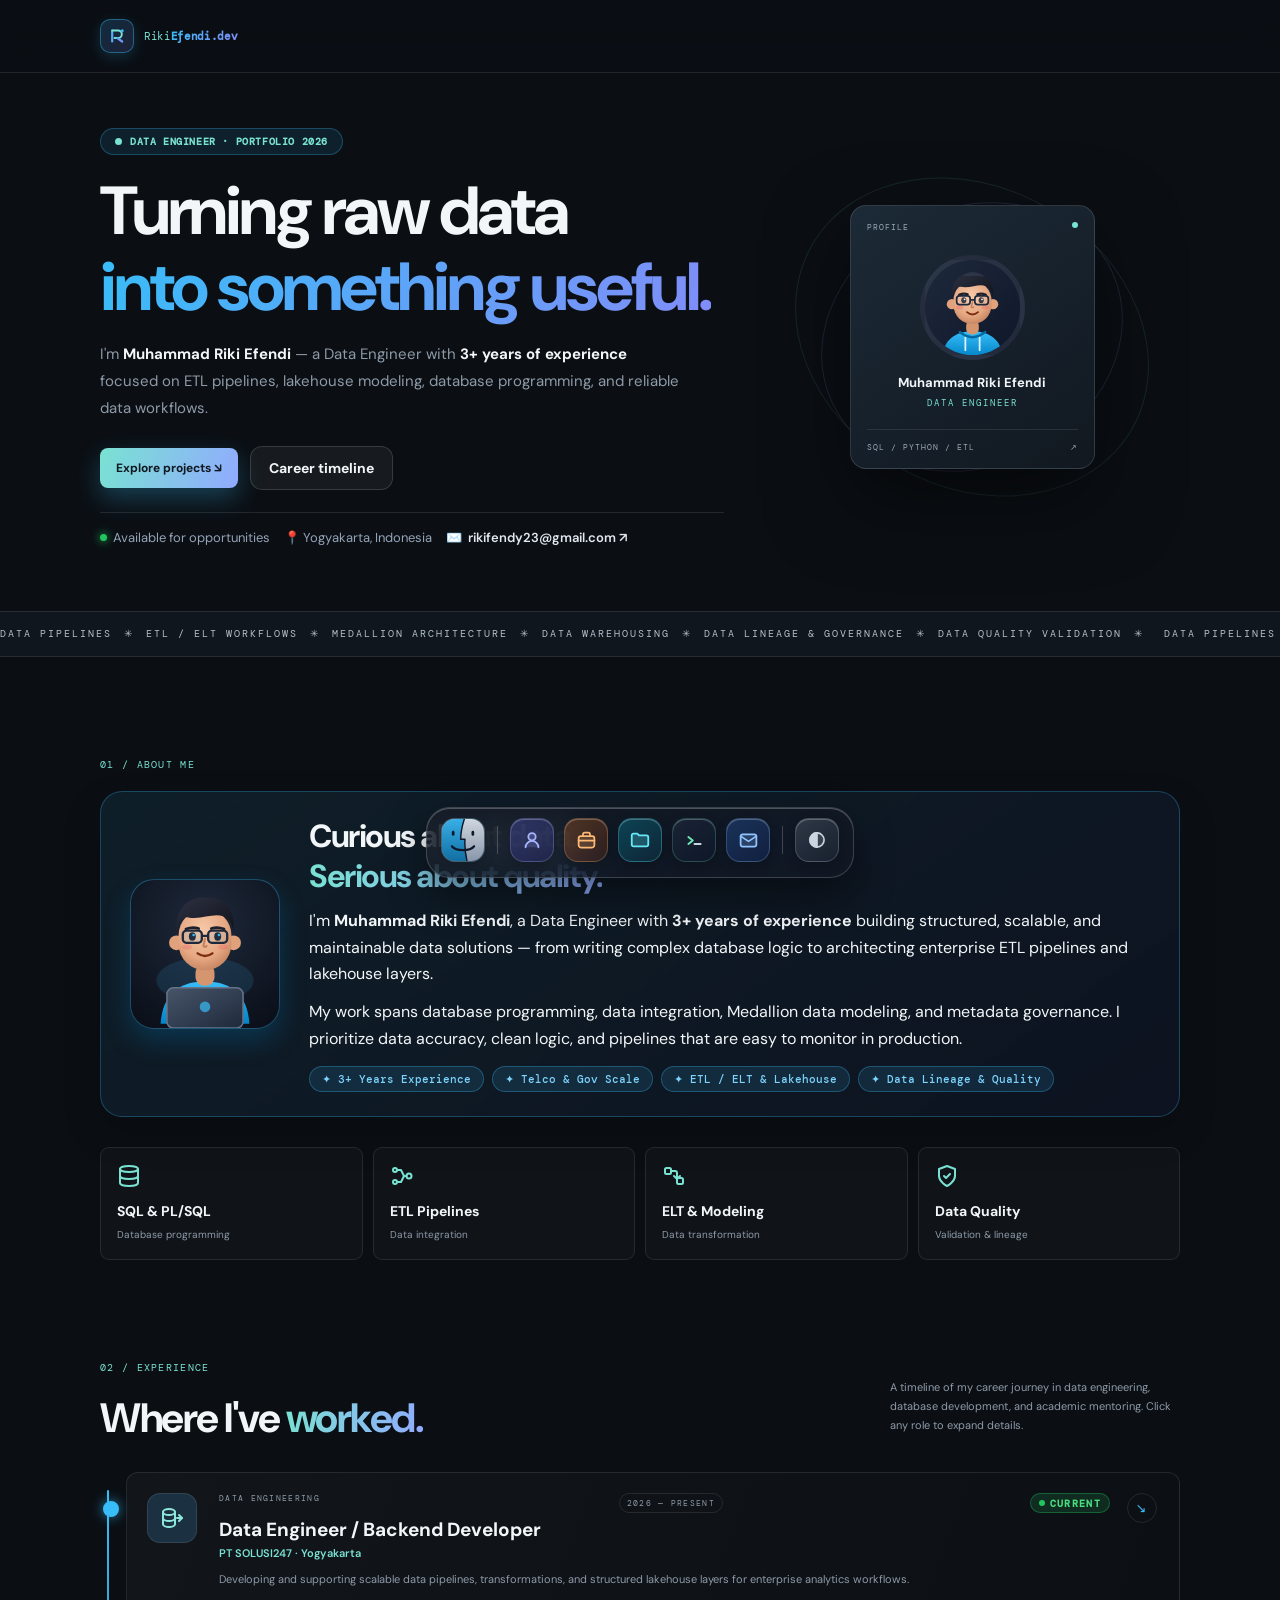
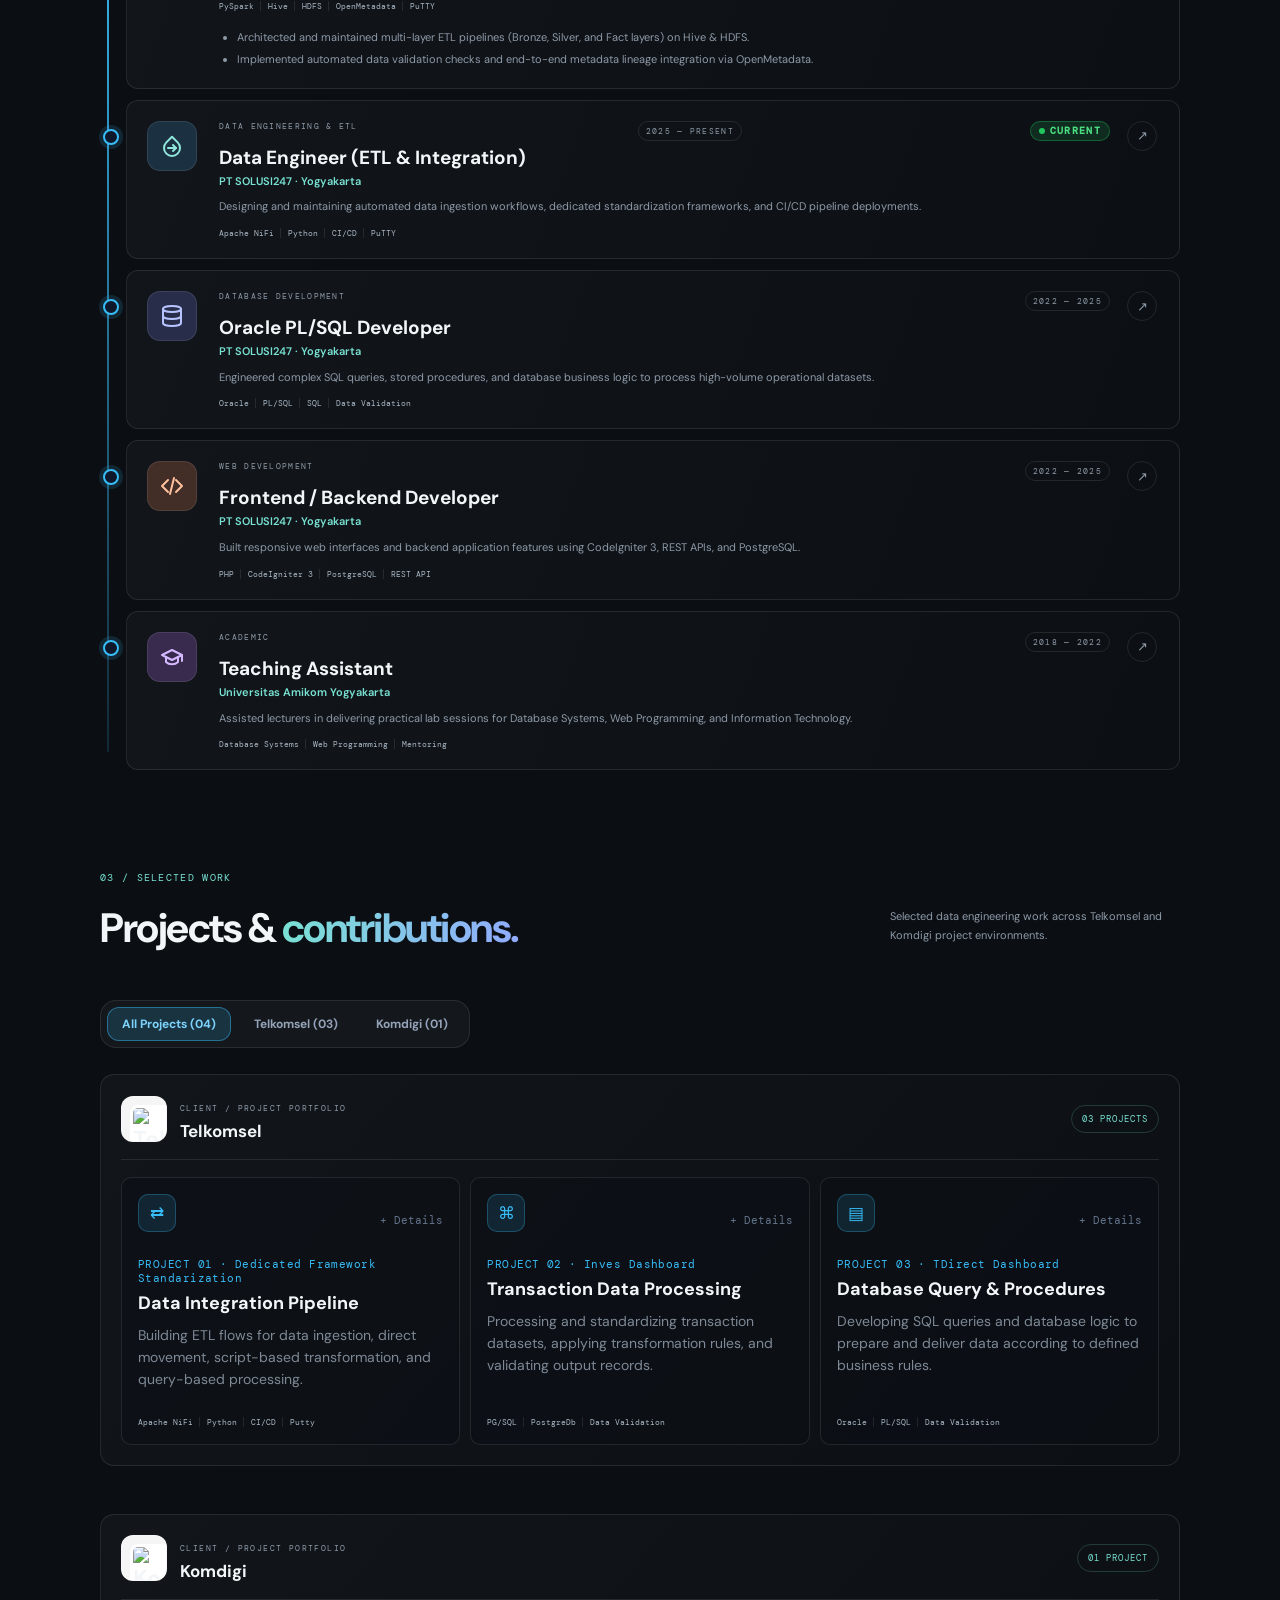
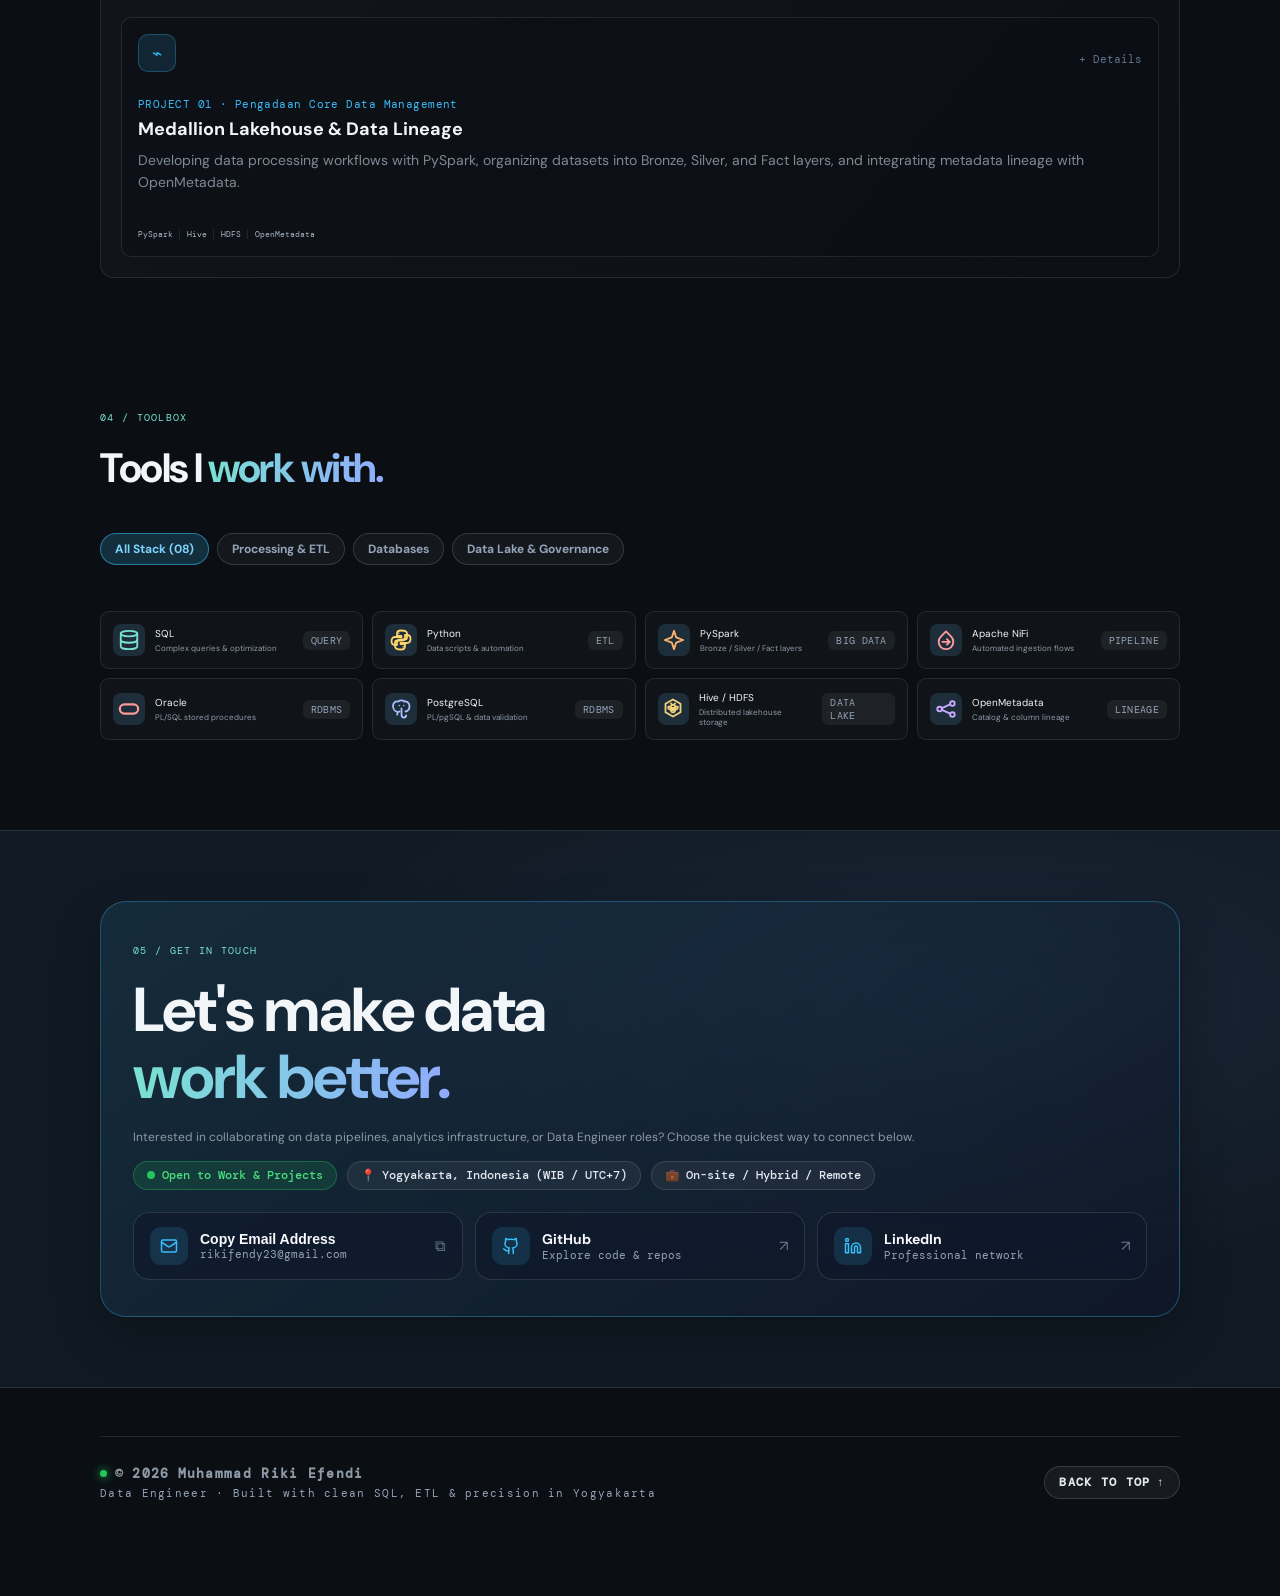
==== index.html @ 00dedee4 "Fixing Day mode & Update" ====
<!doctype html>
<html lang="en"><head><meta charset="utf-8"><meta name="viewport" content="width=device-width,initial-scale=1"><title>Muhammad Riki Efendi | Data Engineer</title><link rel="preconnect" href="https://fonts.googleapis.com"><link href="https://fonts.googleapis.com/css2?family=DM+Mono:wght@400;500&family=DM+Sans:wght@400;500;600;700;800&display=swap" rel="stylesheet"><link rel="stylesheet" href="style.css"></head><body><div id="progress"></div>
<header>
<style>
  html {
    scroll-behavior: smooth;
  }

  #menu { display: none !important; }

  /* Kapsul Dock Kaca iOS/macOS Melayang di Tengah Bawah Layar (Desktop) */
  #links.macos-dock {
    position: fixed !important;
    bottom: 22px !important;
    top: auto !important;
    left: 50% !important;
    right: auto !important;
    transform: translateX(-50%) !important;
    z-index: 99999 !important;
    display: flex !important;
    flex-direction: row !important;
    align-items: flex-end;
    gap: 10px;
    padding: 10px 14px 15px 14px !important;
    border-radius: 24px;
    background: rgba(20, 24, 34, 0.72);
    backdrop-filter: blur(20px) saturate(180%);
    -webkit-backdrop-filter: blur(20px) saturate(180%);
    border: 1px solid rgba(255, 255, 255, 0.18);
    box-shadow:
      0 18px 40px rgba(0, 0, 0, 0.45),
      inset 0 1px 0 rgba(255, 255, 255, 0.25);
  }

  /* Kotak App Icon ala macOS / iOS */
  #links.macos-dock .dock-item {
    position: relative;
    overflow: visible !important;
    display: inline-flex;
    align-items: center;
    justify-content: center;
    width: 44px;
    height: 44px;
    padding: 0;
    border-radius: 14px;
    color: #f8fafc;
    text-decoration: none;
    background: linear-gradient(145deg, rgba(255, 255, 255, 0.14), rgba(255, 255, 255, 0.04));
    border: 1px solid rgba(255, 255, 255, 0.15);
    box-shadow:
      0 4px 12px rgba(0, 0, 0, 0.2),
      inset 0 1px 0 rgba(255, 255, 255, 0.25);
    cursor: pointer;
    transform-origin: bottom center;
    will-change: transform;
    transition:
      transform 0.14s cubic-bezier(0.22, 1, 0.36, 1),
      background 0.2s ease,
      border-color 0.2s ease,
      box-shadow 0.2s ease,
      color 0.2s ease;
  }

  #links.macos-dock .dock-item svg {
    border-radius: 13px;
  }

  #links.macos-dock .dock-item:hover {
    background: linear-gradient(145deg, rgba(56, 189, 248, 0.35), rgba(2, 132, 199, 0.2));
    border-color: rgba(56, 189, 248, 0.6);
    color: #7dd3fc;
  }

  /* Titik Indikator Aktif Persis di Bawah Ikon (Desktop) */
  #links.macos-dock a.dock-item.active::before {
    content: "";
    position: absolute;
    bottom: -8px;
    left: 50%;
    transform: translateX(-50%);
    width: 5px;
    height: 5px;
    border-radius: 50%;
    background-color: #38bdf8;
    box-shadow: 0 0 8px #38bdf8;
  }

  /* Tooltip Nama Menu di Atas Ikon saat Hover (Desktop) */
  #links.macos-dock .dock-item::after {
    content: attr(data-label);
    position: absolute;
    bottom: calc(100% + 10px);
    left: 50%;
    transform: translateX(-50%) translateY(4px) scale(0.9);
    padding: 4px 10px;
    border-radius: 8px;
    background: rgba(15, 23, 42, 0.9);
    backdrop-filter: blur(10px);
    -webkit-backdrop-filter: blur(10px);
    border: 1px solid rgba(255, 255, 255, 0.16);
    color: #f8fafc;
    font-family: 'DM Sans', sans-serif;
    font-size: 11px;
    font-weight: 700;
    letter-spacing: 0.03em;
    white-space: nowrap;
    pointer-events: none;
    opacity: 0;
    box-shadow: 0 6px 16px rgba(0, 0, 0, 0.35);
    transition: opacity 0.18s ease, transform 0.18s ease;
  }

  #links.macos-dock .dock-item:hover::after {
    opacity: 1;
    transform: translateX(-50%) translateY(0) scale(1);
  }

  /* Garis Pemisah Tipis */
  .dock-sep {
    width: 1px;
    height: 28px;
    background: rgba(255, 255, 255, 0.2);
    margin: 0 2px;
    align-self: center;
  }

  /* Efek Scroll Reveal Halus */
  .reveal-up {
    opacity: 0;
    transform: translateY(18px);
    transition: opacity 0.55s ease, transform 0.55s cubic-bezier(0.22, 1, 0.36, 1);
  }
  .reveal-up.visible {
    opacity: 1;
    transform: translateY(0);
  }

  /* Tampilan HP (Mobile): Pindah ke Pinggir Kanan Layar secara Vertikal */
  @media (max-width: 768px) {
    #links.macos-dock {
      bottom: auto !important;
      top: 50% !important;
      left: auto !important;
      right: 12px !important;
      transform: translateY(-50%) !important;
      flex-direction: column !important;
      align-items: center !important;
      gap: 8px;
      padding: 10px 13px 10px 8px !important;
      border-radius: 20px;
      width: auto !important;
      max-width: none !important;
    }

    #links.macos-dock .dock-item {
      width: 38px;
      height: 38px;
      border-radius: 12px;
      transform-origin: right center;
    }

    #links.macos-dock .dock-item svg {
      border-radius: 11px;
    }

    #links.macos-dock .dock-item:active {
      transform: scale(0.92);
      background: rgba(56, 189, 248, 0.3);
      color: #7dd3fc;
    }

    /* Titik Indikator Aktif di Sebelah Kanan Ikon (HP) */
    #links.macos-dock a.dock-item.active::before {
      bottom: auto;
      top: 50%;
      left: auto;
      right: -7px;
      transform: translateY(-50%);
    }

    /* Tooltip muncul di sebelah kiri ikon saat disentuh di HP */
    #links.macos-dock .dock-item::after {
      bottom: auto;
      top: 50%;
      left: auto;
      right: calc(100% + 10px);
      transform: translateY(-50%) translateX(4px) scale(0.9);
    }

    #links.macos-dock .dock-item:hover::after {
      transform: translateY(-50%) translateX(0) scale(1);
    }

    /* Garis pemisah jadi horizontal di mode vertikal HP */
    .dock-sep {
      width: 22px;
      height: 1px;
      margin: 2px 0;
	  
	/* Titik Indikator Aktif (Elemen Asli .dock-dot) */
	#links.macos-dock .dock-dot {
	  position: absolute;
	  bottom: -9px;
	  left: 50%;
	  transform: translateX(-50%) scale(0);
	  width: 5px;
	  height: 5px;
	  border-radius: 50%;
	  background: #38bdf8;
	  box-shadow: 0 0 8px #38bdf8;
	  pointer-events: none;
	  transition: transform 0.25s cubic-bezier(0.34, 1.56, 0.64, 1);
	}
	#links.macos-dock a.dock-item.active .dock-dot {
	  transform: translateX(-50%) scale(1);
	}
	@media (max-width: 768px) {
	  #links.macos-dock .dock-dot {
		bottom: auto;
		top: 50%;
		left: auto;
		right: -7px;
		transform: translateY(-50%) scale(0);
	  }
	  #links.macos-dock a.dock-item.active .dock-dot {
		transform: translateY(-50%) scale(1);
	  }
	}
    }
  }
  
  /* =========================================================
   PERBAIKAN TAMPILAN LIGHT MODE (SAAT DARK MODE DIMATIKAN)
   ========================================================= */
body.light #links.macos-dock,
html.light #links.macos-dock,
[data-theme="light"] #links.macos-dock,
body.light-mode #links.macos-dock {
  background: rgba(255, 255, 255, 0.78) !important;
  border: 1px solid rgba(15, 23, 42, 0.14) !important;
  box-shadow:
    0 14px 34px rgba(15, 23, 42, 0.14),
    inset 0 1px 0 rgba(255, 255, 255, 0.9) !important;
}

/* Penyesuaian Warna Ikon & Garis Pemisah Dock di Light Mode */
body.light .dock-sep,
html.light .dock-sep,
[data-theme="light"] .dock-sep,
body.light-mode .dock-sep {
  background: rgba(15, 23, 42, 0.18) !important;
}

body.light #links.macos-dock .dock-item,
html.light #links.macos-dock .dock-item,
[data-theme="light"] #links.macos-dock .dock-item,
body.light-mode #links.macos-dock .dock-item {
  box-shadow: 0 3px 10px rgba(15, 23, 42, 0.1) !important;
}

/* Gelapkan Sedikit Garis Ikon Pastel di Light Mode agar Kontras */
body.light #links.macos-dock a[href="#about"] svg,
[data-theme="light"] #links.macos-dock a[href="#about"] svg { stroke: #4338ca !important; }

body.light #links.macos-dock a[href="#experience"] svg,
[data-theme="light"] #links.macos-dock a[href="#experience"] svg { stroke: #c2410c !important; }

body.light #links.macos-dock a[href="#projects"] svg,
[data-theme="light"] #links.macos-dock a[href="#projects"] svg { stroke: #0369a1 !important; }

body.light #links.macos-dock a[href="#contact"] svg,
[data-theme="light"] #links.macos-dock a[href="#contact"] svg { stroke: #1d4ed8 !important; }

body.light #links.macos-dock #theme svg,
[data-theme="light"] #links.macos-dock #theme svg { stroke: #334155 !important; }

/* Perbaikan Kartu About Me, Contact, & Pop-up Finder di Light Mode */
body.light #about .about-hero-card,
[data-theme="light"] #about .about-hero-card,
body.light #contact .contact-card,
[data-theme="light"] #contact .contact-card {
  background: linear-gradient(145deg, rgba(240, 249, 255, 0.95), rgba(248, 250, 252, 0.95)) !important;
  border-color: rgba(2, 132, 199, 0.25) !important;
  box-shadow: 0 14px 32px rgba(15, 23, 42, 0.08) !important;
}

body.light .about-pill,
[data-theme="light"] .about-pill {
  background: rgba(2, 132, 199, 0.1) !important;
  border-color: rgba(2, 132, 199, 0.28) !important;
  color: #0369a1 !important;
}

/* Kartu Aksi Contact & Badge di Light Mode */
body.light .contact-badge,
[data-theme="light"] .contact-badge {
  background: rgba(15, 23, 42, 0.05) !important;
  border-color: rgba(15, 23, 42, 0.12) !important;
  color: #1e293b !important;
}
body.light .contact-badge.status-open,
[data-theme="light"] .contact-badge.status-open {
  background: rgba(22, 163, 74, 0.12) !important;
  border-color: rgba(22, 163, 74, 0.3) !important;
  color: #15803d !important;
}
body.light .contact-action-card,
[data-theme="light"] .contact-action-card {
  background: #ffffff !important;
  border-color: rgba(15, 23, 42, 0.12) !important;
  color: #0f172a !important;
}
body.light .contact-action-left small,
[data-theme="light"] .contact-action-left small,
body.light .proj-details,
[data-theme="light"] .proj-details,
body.light #home .hero-meta-item,
[data-theme="light"] #home .hero-meta-item {
  color: #475569 !important;
}
body.light #home .hero-meta-item a,
[data-theme="light"] #home .hero-meta-item a {
  color: #0f172a !important;
}

/* Tab Filter Projects & Toolbox di Light Mode */
body.light .proj-tab,
[data-theme="light"] .proj-tab,
body.light .tool-filter-btn,
[data-theme="light"] .tool-filter-btn {
  color: #475569 !important;
  border-color: rgba(15, 23, 42, 0.14) !important;
}
body.light .proj-tab.active,
[data-theme="light"] .proj-tab.active,
body.light .tool-filter-btn.active,
[data-theme="light"] .tool-filter-btn.active {
  background: rgba(2, 132, 199, 0.14) !important;
  color: #0369a1 !important;
}
body.light .tool-role-badge,
[data-theme="light"] .tool-role-badge {
  background: rgba(15, 23, 42, 0.06) !important;
  color: #334155 !important;
}

</style>


  <nav class="wrap nav">
  <style>
  /* Logo Brand Interaktif RikiEfendi.dev */
.brand {
  display: inline-flex;
  align-items: center;
  gap: 10px;
  text-decoration: none;
  font-weight: 800;
  letter-spacing: -0.02em;
  transition: opacity 0.2s ease;
}

.brand-logo-box {
  position: relative;
  display: inline-flex;
  align-items: center;
  justify-content: center;
  width: 34px;
  height: 34px;
  border-radius: 10px;
  background: linear-gradient(135deg, rgba(56, 189, 248, 0.18), rgba(129, 140, 248, 0.16));
  border: 1px solid rgba(56, 189, 248, 0.4);
  box-shadow: 0 4px 14px rgba(56, 189, 248, 0.18);
  transition: transform 0.35s cubic-bezier(0.34, 1.56, 0.64, 1), box-shadow 0.3s ease, border-color 0.3s ease;
}

/* Efek Interaktif saat Kursor Diarahkan ke Logo */
.brand:hover .brand-logo-box {
  transform: rotate(-6deg) scale(1.08);
  border-color: #38bdf8;
  box-shadow: 0 8px 22px rgba(56, 189, 248, 0.4);
}

.brand-node-pulse {
  transform-origin: 23px 9px;
  transition: transform 0.3s ease;
}
.brand:hover .brand-node-pulse {
  transform: scale(1.35);
}

.brand-text-wrap {
  display: inline-flex;
  align-items: baseline;
  font-size: 16px;
}
.brand-text-wrap span {
  background: linear-gradient(120deg, #38bdf8, #818cf8);
  -webkit-background-clip: text;
  -webkit-text-fill-color: transparent;
  font-weight: 800;
}

  </style>
    <a class="brand" href="#home" aria-label="Riki Efendi Home">
  <span class="brand-logo-box">
    <svg width="22" height="22" viewBox="0 0 32 32" fill="none" xmlns="http://w3.org">
      <defs>
        <linearGradient id="brandRGrad" x1="4" y1="4" x2="28" y2="28" gradientUnits="userSpaceOnUse">
          <stop offset="0%" stop-color="#38BDF8"/>
          <stop offset="100%" stop-color="#818CF8"/>
        </linearGradient>
      </defs>

      <!-- Batang Kiri Monogram R -->
      <path d="M9 24V8" stroke="url(#brandRGrad)" stroke-width="3.2" stroke-linecap="round"/>
      <!-- Lengkung Atas Monogram R -->
      <path d="M9 8H17.5C20.5376 8 23 10.4624 23 13.5C23 16.5376 20.5376 19 17.5 19H12.5" stroke="currentColor" stroke-width="2.8" stroke-linecap="round" stroke-linejoin="round"/>
      <!-- Kaki Kanan R Membentuk Alur Pipeline + Panah Data -->
      <path d="M16.5 19L23.5 24" stroke="url(#brandRGrad)" stroke-width="3.2" stroke-linecap="round"/>
      <!-- Titik Node Data Aktif -->
      <circle class="brand-node-pulse" cx="23.5" cy="8.5" r="2.3" fill="#38BDF8"/>
    </svg>
  </span>
  <span class="brand-text-wrap">Riki<span>Efendi.dev</span></span>
</a>


    <button id="menu" aria-label="Menu">☰</button>

<div id="links" class="macos-dock" role="navigation" aria-label="Main Dock Navigation">
  <!-- 1. Finder / System Info (Muted Sky Blue & Soft Slate) -->
  <button class="dock-item" id="mac-spec-btn" data-label="Finder / About Me (⌘K)" aria-label="About This Engineer" style="overflow: hidden; border: 1px solid rgba(125, 211, 252, 0.25); padding: 0;">
    <svg width="100%" height="100%" viewBox="0 0 64 64" fill="none" xmlns="http://w3.org">
      <defs>
        <linearGradient id="finderLeft" x1="0" y1="0" x2="0" y2="64" gradientUnits="userSpaceOnUse">
          <stop offset="0%" stop-color="#0EA5E9" stop-opacity="0.78"/>
          <stop offset="100%" stop-color="#0369A1" stop-opacity="0.88"/>
        </linearGradient>
        <linearGradient id="finderRight" x1="0" y1="0" x2="0" y2="64" gradientUnits="userSpaceOnUse">
          <stop offset="0%" stop-color="#E2E8F0" stop-opacity="0.9"/>
          <stop offset="100%" stop-color="#94A3B8" stop-opacity="0.9"/>
        </linearGradient>
      </defs>
      <rect width="64" height="64" fill="url(#finderRight)"/>
      <path d="M0 0H34C29.5 14 28.5 24 28.5 31H35C34.2 41 35.5 52 38 64H0V0Z" fill="url(#finderLeft)"/>
      <path d="M34 0C29.5 14 28.5 24 28.5 31H35C34.2 41 35.5 52 38 64" stroke="#0F172A" stroke-width="2.2" stroke-linecap="round" stroke-linejoin="round"/>
      <rect x="15" y="18" width="4" height="7.5" rx="2" fill="#0F172A"/>
      <rect x="45" y="18" width="4" height="7.5" rx="2" fill="#0F172A"/>
      <path d="M15 41.5C21.5 49.5 42.5 49.5 49 41.5" stroke="#0F172A" stroke-width="3.2" stroke-linecap="round"/>
    </svg>
  </button>

  <span class="dock-sep" aria-hidden="true"></span>

  <!-- 2. About (Soft Indigo Tinted Glass) -->
  <a class="dock-item" href="#about" data-label="About" aria-label="About" style="overflow: hidden; border: 1px solid rgba(165, 180, 252, 0.25); padding: 0; background: linear-gradient(145deg, rgba(99, 102, 241, 0.28), rgba(67, 56, 202, 0.16));">
    <svg width="22" height="22" viewBox="0 0 24 24" fill="none" stroke="#A5B4FC" stroke-width="2" stroke-linecap="round" stroke-linejoin="round">
      <circle cx="12" cy="8.5" r="4" fill="rgba(165, 180, 252, 0.2)"/>
      <path d="M5 20a7 7 0 0 1 14 0" fill="rgba(165, 180, 252, 0.15)"/>
    </svg>
  </a>

  <!-- 3. Experience (Muted Amber / Warm Terracotta Glass) -->
  <a class="dock-item" href="#experience" data-label="Experience" aria-label="Experience" style="overflow: hidden; border: 1px solid rgba(253, 186, 116, 0.25); padding: 0; background: linear-gradient(145deg, rgba(249, 115, 22, 0.26), rgba(194, 65, 12, 0.15));">
    <svg width="21" height="21" viewBox="0 0 24 24" fill="none" stroke="#FDBA74" stroke-width="2" stroke-linecap="round" stroke-linejoin="round">
      <rect x="3" y="7" width="18" height="13" rx="2.5" fill="rgba(253, 186, 116, 0.16)"/>
      <path d="M8 7V5a2 2 0 0 1 2-2h4a2 2 0 0 1 2 2v2"/>
      <path d="M3 12h18"/>
    </svg>
  </a>

  <!-- 4. Projects (Soft Cyan / Teal Glass - Senada dengan Aksen Teks Halaman) -->
  <a class="dock-item" href="#projects" data-label="Projects" aria-label="Projects" style="overflow: hidden; border: 1px solid rgba(103, 232, 249, 0.28); padding: 0; background: linear-gradient(145deg, rgba(6, 182, 212, 0.28), rgba(14, 116, 144, 0.16));">
    <svg width="22" height="22" viewBox="0 0 24 24" fill="none" stroke="#67E8F9" stroke-width="2" stroke-linecap="round" stroke-linejoin="round">
      <path d="M3 7a2 2 0 0 1 2-2h4l2 2h8a2 2 0 0 1 2 2v8a2 2 0 0 1-2 2H5a2 2 0 0 1-2-2V7z" fill="rgba(103, 232, 249, 0.2)"/>
    </svg>
  </a>

  <!-- 5. Toolbox (Dark Slate Terminal dengan Aksen Emerald Lembut) -->
  <a class="dock-item" href="#toolbox" data-label="Toolbox" aria-label="Toolbox" style="overflow: hidden; border: 1px solid rgba(110, 231, 183, 0.22); padding: 0; background: linear-gradient(145deg, rgba(30, 41, 59, 0.75), rgba(15, 23, 42, 0.85));">
    <svg width="21" height="21" viewBox="0 0 24 24" fill="none" stroke-width="2.2" stroke-linecap="round" stroke-linejoin="round">
      <polyline points="5 8 10 12 5 16" stroke="#6EE7B7"/>
      <line x1="12" y1="16" x2="19" y2="16" stroke="#CBD5E1"/>
    </svg>
  </a>

  <!-- 6. Contact (Muted Sky Blue Glass) -->
  <a class="dock-item" href="#contact" data-label="Contact" aria-label="Contact" style="overflow: hidden; border: 1px solid rgba(147, 197, 253, 0.25); padding: 0; background: linear-gradient(145deg, rgba(59, 130, 246, 0.26), rgba(29, 78, 216, 0.15));">
    <svg width="21" height="21" viewBox="0 0 24 24" fill="none" stroke="#93C5FD" stroke-width="2" stroke-linecap="round" stroke-linejoin="round">
      <rect x="3" y="5" width="18" height="14" rx="2.5" fill="rgba(147, 197, 253, 0.16)"/>
      <path d="m3 7 9 6 9-6"/>
    </svg>
  </a>

  <span class="dock-sep" aria-hidden="true"></span>

  <!-- 7. Theme Toggle (Muted Silver Slate Glass) -->
  <button class="dock-item" id="theme" data-label="Theme" aria-label="Toggle theme" style="overflow: hidden; border: 1px solid rgba(203, 213, 225, 0.22); padding: 0; background: linear-gradient(145deg, rgba(148, 163, 184, 0.24), rgba(71, 85, 105, 0.15));">
    <svg width="20" height="20" viewBox="0 0 24 24" fill="none" stroke="#CBD5E1" stroke-width="2" stroke-linecap="round" stroke-linejoin="round">
      <circle cx="12" cy="12" r="8.5" fill="rgba(203, 213, 225, 0.14)"/>
      <path d="M12 3.5a8.5 8.5 0 0 0 0 17V3.5z" fill="#CBD5E1"/>
    </svg>
  </button>
</div>

    </div>
  </nav>

  <script>
  (function () {
    const dock = document.getElementById('links');
    const modal = document.getElementById('mac-modal-overlay');
    if (dock) document.body.appendChild(dock);
    if (modal) document.body.appendChild(modal);

    if (dock) {
      const items = Array.from(dock.querySelectorAll('.dock-item'));
      const maxScale = 1.42;
      const maxLift = -12;
      const range = 135;

      dock.addEventListener('mousemove', (e) => {
        if (window.innerWidth <= 768) return;

        items.forEach((item) => {
          const rect = item.getBoundingClientRect();
          const itemCenterX = rect.left + rect.width / 2;
          const distance = Math.abs(e.clientX - itemCenterX);

          if (distance < range) {
            const ratio = Math.cos((distance / range) * (Math.PI / 2));
            const scale = 1 + (maxScale - 1) * ratio;
            const lift = maxLift * ratio;
            item.style.transform = `translateY(${lift}px) scale(${scale})`;
          } else {
            item.style.transform = 'translateY(0px) scale(1)';
          }
        });
      });

      dock.addEventListener('mouseleave', () => {
        items.forEach((item) => {
          item.style.transform = 'translateY(0px) scale(1)';
        });
      });

      window.addEventListener('resize', () => {
        if (window.innerWidth <= 768) {
          items.forEach((item) => {
            item.style.transform = '';
          });
        }
      });
    }

    // Pop-up Finder Request CV
    const openBtn = document.getElementById('mac-spec-btn');
    const closeBtn = document.getElementById('mac-close-btn');
    const copyBtn = document.getElementById('mac-copy-email');

    if (openBtn && modal) openBtn.onclick = () => modal.classList.add('open');
    if (closeBtn && modal) closeBtn.onclick = () => modal.classList.remove('open');
    if (modal) {
      modal.onclick = (e) => { if (e.target === modal) modal.classList.remove('open'); };
    }

    document.addEventListener('keydown', (e) => {
      if (!modal) return;
      if ((e.metaKey || e.ctrlKey) && e.key.toLowerCase() === 'k') {
        e.preventDefault();
        modal.classList.toggle('open');
      } else if (e.key === 'Escape') {
        modal.classList.remove('open');
      }
    });

    if (copyBtn) {
      copyBtn.onclick = () => {
        navigator.clipboard.writeText('rikifendy23@gmail.com');
        copyBtn.textContent = 'Copied! ✓';
        setTimeout(() => { copyBtn.textContent = 'Copy Email'; }, 1800);
      };
    }

    // Indikator Menu Aktif di Dock saat Scroll
    const sections = ['about', 'experience', 'projects', 'toolbox', 'contact']
      .map(id => document.getElementById(id))
      .filter(Boolean);
    const dockLinks = document.querySelectorAll('#links a.dock-item');

    function updateActiveDock() {
      let currentId = '';
      const scrollPos = window.scrollY + window.innerHeight * 0.45;
      sections.forEach(sec => {
        if (scrollPos >= sec.offsetTop) currentId = sec.id;
      });
      dockLinks.forEach(link => {
        link.classList.toggle('active', link.getAttribute('href') === '#' + currentId);
      });
    }
    window.addEventListener('scroll', updateActiveDock, { passive: true });
    updateActiveDock();

    // Animasi Scroll Reveal Halus
    const revealTargets = document.querySelectorAll('.stats > div, .job, .tools > div, .contact .wrap');
    revealTargets.forEach(el => el.classList.add('reveal-up'));

    const observer = new IntersectionObserver((entries) => {
      entries.forEach(entry => {
        if (entry.isIntersecting) {
          entry.target.classList.add('visible');
          observer.unobserve(entry.target);
        }
      });
    }, { threshold: 0.1 });

    revealTargets.forEach(el => observer.observe(el));
  })();
</script>

</header>
<main>
<section class="hero wrap" id="home">
<style>
  /* Penataan Kolom Teks Hero (Hanya di Kolom Kiri, Aman dari .visual) */
  #home .hero-left {
    position: relative;
    z-index: 2;
  }

  /* Kicker Pill Modern */
  #home .kicker {
    display: inline-flex;
    align-items: center;
    gap: 8px;
    padding: 6px 14px;
    border-radius: 999px;
    background: rgba(56, 189, 248, 0.1);
    border: 1px solid rgba(56, 189, 248, 0.28);
    font-weight: 700;
    letter-spacing: 0.06em;
  }

  /* Judul Utama dengan Sorotan Gradasi Halus */
  #home .hero-left h1 {
    margin: 18px 0 16px;
    line-height: 1.12;
  }
  #home .hero-left h1 em {
    font-style: normal;
    background: linear-gradient(120deg, #38bdf8, #818cf8);
    -webkit-background-clip: text;
    -webkit-text-fill-color: transparent;
  }

  /* Baris Tombol Aksi Ganda (Primary + Secondary) */
  #home .actions {
    display: flex;
    flex-wrap: wrap;
    align-items: center;
    gap: 12px;
    margin: 24px 0 22px;
  }
  #home .btn.primary {
    box-shadow: 0 10px 25px rgba(56, 189, 248, 0.28);
    transition: transform 0.22s cubic-bezier(0.22, 1, 0.36, 1), box-shadow 0.22s ease;
  }
  #home .btn.primary:hover {
    transform: translateY(-2px);
    box-shadow: 0 14px 30px rgba(56, 189, 248, 0.42);
  }
  #home .btn.ghost {
    display: inline-flex;
    align-items: center;
    gap: 6px;
    padding: 12px 18px;
    border-radius: 12px;
    font-size: 14px;
    font-weight: 700;
    text-decoration: none;
    color: inherit;
    background: rgba(255, 255, 255, 0.05);
    border: 1px solid rgba(255, 255, 255, 0.14);
    transition: background 0.2s ease, border-color 0.2s ease, transform 0.2s ease;
  }
  #home .btn.ghost:hover {
    background: rgba(56, 189, 248, 0.12);
    border-color: rgba(56, 189, 248, 0.45);
    transform: translateY(-2px);
  }

  /* Baris Info Lokasi & Status Cepat */
  #home .hero-meta-strip {
    display: flex;
    flex-wrap: wrap;
    align-items: center;
    gap: 14px;
    padding-top: 16px;
    border-top: 1px solid rgba(255, 255, 255, 0.1);
    font-size: 13px;
  }
  #home .hero-meta-item {
    display: inline-flex;
    align-items: center;
    gap: 6px;
    color: #94a3b8;
  }
  #home .hero-meta-item a {
    color: #e2e8f0;
    text-decoration: none;
    font-weight: 600;
    transition: color 0.2s ease;
  }
  #home .hero-meta-item a:hover {
    color: #38bdf8;
  }
  .hero-avail-dot {
    width: 7px;
    height: 7px;
    border-radius: 50%;
    background: #22c55e;
    box-shadow: 0 0 8px #22c55e;
  }
</style>

  <div class="hero-left">
    <div class="kicker"><i></i> DATA ENGINEER · PORTFOLIO 2026</div>
    <h1>Turning raw data<br><em>into something useful.</em></h1>
    <p class="lead">I'm <strong>Muhammad Riki Efendi</strong> — a Data Engineer with <strong>3+ years of experience</strong> focused on ETL pipelines, lakehouse modeling, database programming, and reliable data workflows.</p>
    <div class="actions">
      <a class="btn primary" href="#projects">Explore projects ↘</a>
      <a class="btn ghost" href="#experience">Career timeline</a>
    </div>
    <div class="hero-meta-strip">
      <span class="hero-meta-item"><i class="hero-avail-dot"></i> Available for opportunities</span>
      <span class="hero-meta-item">📍 Yogyakarta, Indonesia</span>
      <span class="hero-meta-item">✉️ <a href="mailto:rikifendy23@gmail.com">rikifendy23@gmail.com ↗</a></span>
    </div>
  </div>


  <div class="visual">
  <style>
    .profile .avatar-wrap {
      position: relative;
      display: inline-flex;
      align-items: center;
      justify-content: center;
    }
    .profile .avatar {
      cursor: pointer;
      transition: transform 0.35s cubic-bezier(0.34, 1.56, 0.64, 1), box-shadow 0.35s ease;
    }
    .profile:hover .avatar {
      transform: scale(1.07);
      box-shadow: 0 12px 28px rgba(56, 189, 248, 0.35);
    }
    .memoji-bubble {
      position: absolute;
      top: -6px;
      right: -28px;
      background: #38bdf8;
      color: #0f172a;
      font-family: 'DM Sans', sans-serif;
      font-size: 12px;
      font-weight: 800;
      padding: 4px 10px;
      border-radius: 12px 12px 12px 2px;
      box-shadow: 0 6px 16px rgba(2, 132, 199, 0.35);
      pointer-events: none;
      opacity: 0;
      transform: scale(0.5) translate(-6px, 8px);
      transition: opacity 0.25s ease, transform 0.35s cubic-bezier(0.34, 1.56, 0.64, 1);
      z-index: 5;
    }
    .profile:hover .memoji-bubble {
      opacity: 1;
      transform: scale(1) translate(0, 0);
    }
    .memoji-head {
      transform-origin: 60px 60px;
      transition: transform 0.35s cubic-bezier(0.34, 1.56, 0.64, 1);
    }
    .profile:hover .memoji-head {
      transform: rotate(-4deg) translateY(-2px);
    }
    .memoji-hand {
      opacity: 0;
      transform-origin: 96px 115px;
      transform: translateY(18px) rotate(15deg);
      transition: opacity 0.25s ease, transform 0.35s cubic-bezier(0.34, 1.56, 0.64, 1);
    }
    .profile:hover .memoji-hand {
      opacity: 1;
      animation: memojiWave 0.65s ease-in-out infinite alternate;
    }
    .memoji-smile-idle {
      transition: opacity 0.2s ease;
    }
    .memoji-smile-hover {
      opacity: 0;
      transition: opacity 0.2s ease;
    }
    .profile:hover .memoji-smile-idle {
      opacity: 0;
    }
    .profile:hover .memoji-smile-hover {
      opacity: 1;
    }
    .memoji-glare {
      transform: translateX(-25px);
      opacity: 0;
      transition: transform 0.55s ease, opacity 0.3s ease;
    }
    .profile:hover .memoji-glare {
      transform: translateX(25px);
      opacity: 0.55;
    }
    @keyframes memojiWave {
      0% { transform: translateY(0px) rotate(-8deg); }
      100% { transform: translateY(-3px) rotate(16deg); }
    }
  </style>

  <div class="visual">
  <style>
    .profile {
      position: relative;
    }
    .profile .avatar-wrap {
      position: relative;
      display: flex;
      justify-content: center;
      align-items: center;
      width: fit-content;
      margin: 0 auto;
    }
    .profile .avatar {
      cursor: pointer;
      transition: transform 0.35s cubic-bezier(0.34, 1.56, 0.64, 1), box-shadow 0.35s ease;
    }
    .profile:hover .avatar {
      transform: scale(1.07);
      box-shadow: 0 12px 28px rgba(56, 189, 248, 0.35);
    }
    .memoji-bubble {
      position: absolute;
      top: 4px;
      right: -24px;
      background: #38bdf8;
      color: #0f172a;
      font-family: 'DM Sans', sans-serif;
      font-size: 12px;
      font-weight: 800;
      padding: 4px 10px;
      border-radius: 12px 12px 12px 2px;
      box-shadow: 0 6px 16px rgba(2, 132, 199, 0.35);
      pointer-events: none;
      opacity: 0;
      transform: scale(0.5) translate(-6px, 8px);
      transition: opacity 0.25s ease, transform 0.35s cubic-bezier(0.34, 1.56, 0.64, 1);
      z-index: 5;
    }
    .profile:hover .memoji-bubble {
      opacity: 1;
      transform: scale(1) translate(0, 0);
    }
    .memoji-head {
      transform-origin: 60px 60px;
      transition: transform 0.35s cubic-bezier(0.34, 1.56, 0.64, 1);
    }
    .profile:hover .memoji-head {
      transform: rotate(-4deg) translateY(-2px);
    }
    .memoji-hand {
      opacity: 0;
      transform-origin: 96px 115px;
      transform: translateY(18px) rotate(15deg);
      transition: opacity 0.25s ease, transform 0.35s cubic-bezier(0.34, 1.56, 0.64, 1);
    }
    .profile:hover .memoji-hand {
      opacity: 1;
      animation: memojiWave 0.65s ease-in-out infinite alternate;
    }
    .memoji-smile-idle { transition: opacity 0.2s ease; }
    .memoji-smile-hover { opacity: 0; transition: opacity 0.2s ease; }
    .profile:hover .memoji-smile-idle { opacity: 0; }
    .profile:hover .memoji-smile-hover { opacity: 1; }
    .memoji-glare {
      transform: translateX(-25px);
      opacity: 0;
      transition: transform 0.55s ease, opacity 0.3s ease;
    }
    .profile:hover .memoji-glare {
      transform: translateX(25px);
      opacity: 0.55;
    }
    @keyframes memojiWave {
      0% { transform: translateY(0px) rotate(-8deg); }
      100% { transform: translateY(-3px) rotate(16deg); }
    }
  </style>

  <div class="orbit o1"></div>
  <div class="orbit o2"></div>
  <div class="profile">
    <small>PROFILE <i></i></small>

    <div class="avatar-wrap">
      <span class="memoji-bubble">Hi!</span>

      <div class="avatar" aria-label="Muhammad Riki Efendi Memoji Avatar" style="overflow: hidden; display: flex; align-items: flex-end; justify-content: center; background: linear-gradient(135deg, #1e293b 0%, #0f172a 100%);">
        <svg viewBox="0 0 120 120" width="100%" height="100%" xmlns="http://w3.org">
          <defs>
            <radialGradient id="skinGrad" cx="45%" cy="35%" r="65%">
              <stop offset="0%" stop-color="#F7C9A9"/>
              <stop offset="70%" stop-color="#E5A882"/>
              <stop offset="100%" stop-color="#C98863"/>
            </radialGradient>
            <linearGradient id="hairGrad" x1="0%" y1="0%" x2="100%" y2="100%">
              <stop offset="0%" stop-color="#2D3142"/>
              <stop offset="100%" stop-color="#11131A"/>
            </linearGradient>
            <linearGradient id="hoodieGrad" x1="0%" y1="0%" x2="0%" y2="100%">
              <stop offset="0%" stop-color="#38BDF8"/>
              <stop offset="100%" stop-color="#0284C7"/>
            </linearGradient>
          </defs>

          <path d="M22 122 C24 98, 42 90, 60 90 C78 90, 96 98, 98 122 Z" fill="url(#hoodieGrad)"/>
          <path d="M44 91 Q60 104 76 91" fill="none" stroke="#0369A1" stroke-width="3" stroke-linecap="round"/>
          <line x1="51" y1="98" x2="51" y2="114" stroke="#E0F2FE" stroke-width="2.2" stroke-linecap="round"/>
          <line x1="69" y1="98" x2="69" y2="114" stroke="#E0F2FE" stroke-width="2.2" stroke-linecap="round"/>
          <rect x="52" y="76" width="16" height="18" rx="7" fill="#D5956F"/>

          <g class="memoji-head">
            <g>
              <animateTransform attributeName="transform" type="translate" values="0 0; 0 -2.5; 0 0" dur="3.2s" repeatCount="indefinite"/>
              <circle cx="34" cy="57" r="6.5" fill="#E0A17B"/>
              <circle cx="86" cy="57" r="6.5" fill="#E0A17B"/>
              <rect x="36" y="28" width="48" height="54" rx="24" fill="url(#skinGrad)"/>
              <ellipse cx="44" cy="61" rx="4.5" ry="2.5" fill="#F43F5E" opacity="0.25"/>
              <ellipse cx="76" cy="61" rx="4.5" ry="2.5" fill="#F43F5E" opacity="0.25"/>
              <path d="M43 45 Q49 42.5 54 44.5" fill="none" stroke="#1E202B" stroke-width="2.6" stroke-linecap="round"/>
              <path d="M66 44.5 Q71 42.5 77 45" fill="none" stroke="#1E202B" stroke-width="2.6" stroke-linecap="round"/>
              <g>
                <ellipse cx="49" cy="52" rx="3.2" ry="3.8" fill="#1E202B">
                  <animate attributeName="ry" values="3.8;3.8;0.3;3.8;3.8" keyTimes="0;0.92;0.95;0.98;1" dur="4s" repeatCount="indefinite"/>
                </ellipse>
                <circle cx="50" cy="50.8" r="1.1" fill="#FFFFFF"/>
                <ellipse cx="71" cy="52" rx="3.2" ry="3.8" fill="#1E202B">
                  <animate attributeName="ry" values="3.8;3.8;0.3;3.8;3.8" keyTimes="0;0.92;0.95;0.98;1" dur="4s" repeatCount="indefinite"/>
                </ellipse>
                <circle cx="72" cy="50.8" r="1.1" fill="#FFFFFF"/>
              </g>
              <rect x="40" y="46.5" width="17" height="11" rx="3.5" fill="#FFFFFF" fill-opacity="0.12" stroke="#1E293B" stroke-width="2.2"/>
              <rect x="63" y="46.5" width="17" height="11" rx="3.5" fill="#FFFFFF" fill-opacity="0.12" stroke="#1E293B" stroke-width="2.2"/>
              <line x1="57" y1="51.5" x2="63" y2="51.5" stroke="#1E293B" stroke-width="2.2"/>
              <line class="memoji-glare" x1="44" y1="48" x2="49" y2="56" stroke="#FFFFFF" stroke-width="2" stroke-linecap="round"/>
              <line class="memoji-glare" x1="67" y1="48" x2="72" y2="56" stroke="#FFFFFF" stroke-width="2" stroke-linecap="round"/>
              <path d="M60 54 L58.5 60.5 Q60 62 61.5 60.5" fill="none" stroke="#C5825C" stroke-width="2" stroke-linecap="round"/>
              <path class="memoji-smile-idle" d="M53 67 Q60 73 67 67" fill="none" stroke="#7C2D12" stroke-width="2.4" stroke-linecap="round"/>
              <path class="memoji-smile-hover" d="M51 66 Q60 76 69 66 Z" fill="#FFFFFF" stroke="#7C2D12" stroke-width="2" stroke-linejoin="round"/>
              <path d="M34 48 C32 28, 45 17, 62 18 C77 18, 88 28, 86 48 C85 38, 79 33, 71 33 C63 33, 55 37, 45 35 C39 34, 36 40, 34 48 Z" fill="url(#hairGrad)"/>
              <path d="M47 21 C54 14, 68 15, 75 22 C67 21, 56 22, 47 21 Z" fill="#3B4259" opacity="0.5"/>
            </g>
          </g>

          <g class="memoji-hand">
            <rect x="91" y="92" width="10" height="24" rx="5" fill="#0284C7"/>
            <circle cx="96" cy="87" r="6.5" fill="url(#skinGrad)"/>
            <rect x="91" y="79" width="2.4" height="8" rx="1.2" fill="#E5A882"/>
            <rect x="94.8" y="77.5" width="2.4" height="9" rx="1.2" fill="#E5A882"/>
            <rect x="98.6" y="79" width="2.4" height="8" rx="1.2" fill="#E5A882"/>
            <rect x="88" y="85" width="5" height="2.4" rx="1.2" transform="rotate(-25 88 85)" fill="#E5A882"/>
          </g>
        </svg>
      </div>
    </div>
    <h3>Muhammad Riki Efendi</h3>
    <p>DATA ENGINEER</p>
    <small class="bottom">SQL / PYTHON / ETL <span>↗</span></small>
  </div>
</div>
</section>
<div class="ticker">
  <div>
    DATA PIPELINES　✳　ETL / ELT WORKFLOWS　✳　MEDALLION ARCHITECTURE　✳　DATA WAREHOUSING　✳　DATA LINEAGE &amp; GOVERNANCE　✳　DATA QUALITY VALIDATION　✳　
    DATA PIPELINES　✳　ETL / ELT WORKFLOWS　✳　MEDALLION ARCHITECTURE　✳　DATA WAREHOUSING　✳　DATA LINEAGE &amp; GOVERNANCE　✳　DATA QUALITY VALIDATION　✳
  </div>
</div>

</div>
<!-- Pop-up Finder Request CV -->
<style>
  #mac-modal-overlay {
    position: fixed;
    inset: 0;
    z-index: 100000;
    background: rgba(2, 6, 23, 0.65);
    backdrop-filter: blur(8px);
    -webkit-backdrop-filter: blur(8px);
    display: none;
    align-items: center;
    justify-content: center;
    padding: 16px;
  }
  #mac-modal-overlay.open {
    display: flex;
  }
  .mac-window {
    width: 100%;
    max-width: 360px;
    border-radius: 20px;
    background: rgba(22, 27, 38, 0.95);
    border: 1px solid rgba(255, 255, 255, 0.18);
    box-shadow: 0 25px 60px rgba(0, 0, 0, 0.6);
    color: #f8fafc;
    font-family: 'DM Sans', sans-serif;
    overflow: hidden;
  }
  .mac-titlebar {
    display: flex;
    align-items: center;
    justify-content: space-between;
    padding: 12px 16px;
    background: rgba(255, 255, 255, 0.04);
    border-bottom: 1px solid rgba(255, 255, 255, 0.08);
  }
  .mac-dots { display: flex; gap: 7px; }
  .mac-dots button {
    width: 12px;
    height: 12px;
    border-radius: 50%;
    border: none;
    padding: 0;
    cursor: pointer;
  }
  .mac-dot-close { background: #ff5f56; }
  .mac-dot-min { background: #ffbd2e; }
  .mac-dot-max { background: #27c93f; }
  .mac-title { font-size: 11px; font-weight: 700; color: #94a3b8; }
  .mac-body { padding: 20px; text-align: center; }
  .mac-badge {
    display: inline-flex;
    align-items: center;
    justify-content: center;
    width: 52px;
    height: 52px;
    border-radius: 15px;
    background: linear-gradient(135deg, #38bdf8, #0284c7);
    color: #0f172a;
    font-weight: 800;
    font-size: 19px;
    margin-bottom: 10px;
  }
  .mac-body h4 { margin: 0 0 2px; font-size: 16px; color: #fff; }
  .mac-sub {
    font-family: 'DM Mono', monospace;
    font-size: 11px;
    color: #38bdf8;
    margin-bottom: 12px;
    display: block;
  }
  .mac-specs {
    text-align: left;
    background: rgba(15, 23, 42, 0.65);
    border: 1px solid rgba(255, 255, 255, 0.08);
    border-radius: 12px;
    padding: 12px;
    font-size: 12px;
    display: grid;
    gap: 7px;
    margin-bottom: 12px;
  }
  .mac-specs div { display: flex; justify-content: space-between; gap: 8px; }
  .mac-specs span:first-child { color: #94a3b8; }
  .mac-specs span:last-child { color: #e2e8f0; font-weight: 600; text-align: right; }
  .mac-actions { display: flex; gap: 8px; }
  .mac-btn {
    flex: 1;
    padding: 9px;
    border-radius: 10px;
    font-size: 12px;
    font-weight: 700;
    text-decoration: none;
    cursor: pointer;
    border: 1px solid rgba(255, 255, 255, 0.14);
    background: rgba(255, 255, 255, 0.08);
    color: #f8fafc;
  }
  .mac-btn.primary { background: #38bdf8; color: #0f172a; border-color: #38bdf8; }
</style>

<div id="mac-modal-overlay" role="dialog" aria-modal="true" aria-labelledby="mac-win-title">
  <div class="mac-window">
    <div class="mac-titlebar">
      <div class="mac-dots">
        <button class="mac-dot-close" id="mac-close-btn" aria-label="Close"></button>
        <button class="mac-dot-min" aria-label="Minimize"></button>
        <button class="mac-dot-max" aria-label="Maximize"></button>
      </div>
      <span class="mac-title" id="mac-win-title">Finder · Riki Efendi</span>
      <span style="width: 38px;"></span>
    </div>

        <div class="mac-body">
      <div class="mac-badge" style="width: 72px; height: 72px; border-radius: 50%; overflow: hidden; padding: 0; background: linear-gradient(135deg, #1e293b 0%, #0f172a 100%); border: 2px solid rgba(56, 189, 248, 0.4);">
        <svg viewBox="0 0 120 120" width="100%" height="100%" xmlns="http://w3.org">
          <defs>
            <radialGradient id="modalSkin" cx="45%" cy="35%" r="65%">
              <stop offset="0%" stop-color="#F7C9A9"/>
              <stop offset="70%" stop-color="#E5A882"/>
              <stop offset="100%" stop-color="#C98863"/>
            </radialGradient>
            <linearGradient id="modalHair" x1="0%" y1="0%" x2="100%" y2="100%">
              <stop offset="0%" stop-color="#2D3142"/>
              <stop offset="100%" stop-color="#11131A"/>
            </linearGradient>
            <linearGradient id="modalHoodie" x1="0%" y1="0%" x2="0%" y2="100%">
              <stop offset="0%" stop-color="#38BDF8"/>
              <stop offset="100%" stop-color="#0284C7"/>
            </linearGradient>
          </defs>

          <!-- Hoodie & Leher -->
          <path d="M22 122 C24 98, 42 90, 60 90 C78 90, 96 98, 98 122 Z" fill="url(#modalHoodie)"/>
          <path d="M44 91 Q60 104 76 91" fill="none" stroke="#0369A1" stroke-width="3" stroke-linecap="round"/>
          <rect x="52" y="76" width="16" height="18" rx="7" fill="#D5956F"/>

          <!-- Grup Kepala dengan Animasi Melayang Halus -->
          <g>
            <animateTransform attributeName="transform" type="translate" values="0 0; 0 -2.5; 0 0" dur="3s" repeatCount="indefinite"/>
            <circle cx="34" cy="57" r="6.5" fill="#E0A17B"/>
            <circle cx="86" cy="57" r="6.5" fill="#E0A17B"/>
            <rect x="36" y="28" width="48" height="54" rx="24" fill="url(#modalSkin)"/>
            <ellipse cx="44" cy="61" rx="4.5" ry="2.5" fill="#F43F5E" opacity="0.25"/>
            <ellipse cx="76" cy="61" rx="4.5" ry="2.5" fill="#F43F5E" opacity="0.25"/>

            <!-- Alis -->
            <path d="M43 45 Q49 42.5 54 44.5" fill="none" stroke="#1E202B" stroke-width="2.6" stroke-linecap="round"/>
            <path d="M66 44.5 Q71 42.5 77 45" fill="none" stroke="#1E202B" stroke-width="2.6" stroke-linecap="round"/>

            <!-- Mata Berkedip -->
            <g>
              <ellipse cx="49" cy="52" rx="3.2" ry="3.8" fill="#1E202B">
                <animate attributeName="ry" values="3.8;3.8;0.3;3.8;3.8" keyTimes="0;0.92;0.95;0.98;1" dur="4s" repeatCount="indefinite"/>
              </ellipse>
              <circle cx="50" cy="50.8" r="1.1" fill="#FFFFFF"/>
              <ellipse cx="71" cy="52" rx="3.2" ry="3.8" fill="#1E202B">
                <animate attributeName="ry" values="3.8;3.8;0.3;3.8;3.8" keyTimes="0;0.92;0.95;0.98;1" dur="4s" repeatCount="indefinite"/>
              </ellipse>
              <circle cx="72" cy="50.8" r="1.1" fill="#FFFFFF"/>
            </g>

            <!-- Kacamata -->
            <rect x="40" y="46.5" width="17" height="11" rx="3.5" fill="#FFFFFF" fill-opacity="0.12" stroke="#1E293B" stroke-width="2.2"/>
            <rect x="63" y="46.5" width="17" height="11" rx="3.5" fill="#FFFFFF" fill-opacity="0.12" stroke="#1E293B" stroke-width="2.2"/>
            <line x1="57" y1="51.5" x2="63" y2="51.5" stroke="#1E293B" stroke-width="2.2"/>

            <!-- Hidung & Senyum -->
            <path d="M60 54 L58.5 60.5 Q60 62 61.5 60.5" fill="none" stroke="#C5825C" stroke-width="2" stroke-linecap="round"/>
            <path d="M53 67 Q60 73 67 67" fill="none" stroke="#7C2D12" stroke-width="2.4" stroke-linecap="round"/>

            <!-- Rambut -->
            <path d="M34 48 C32 28, 45 17, 62 18 C77 18, 88 28, 86 48 C85 38, 79 33, 71 33 C63 33, 55 37, 45 35 C39 34, 36 40, 34 48 Z" fill="url(#modalHair)"/>
          </g>
        </svg>
      </div>

      <h4>Muhammad Riki Efendi S.Kom</h4>
      <span class="mac-sub">Data Engineer · Yogyakarta, ID</span>

      <div style="display: inline-flex; align-items: center; gap: 6px; padding: 4px 10px; border-radius: 999px; background: rgba(34, 197, 94, 0.14); border: 1px solid rgba(34, 197, 94, 0.35); color: #4ade80; font-size: 11px; font-weight: 700; margin-bottom: 12px;">
        <span style="width: 7px; height: 7px; border-radius: 50%; background: #22c55e;"></span>
        Open for Opportunities
      </div>

      <div class="mac-specs">
        <div><span>Experience</span><span>3+ Years (Telco &amp; Gov)</span></div>
        <div><span>Core Stack</span><span>PySpark, Python, SQL, NiFi</span></div>
        <div><span>Database</span><span>Oracle PL/SQL, PostgreSQL</span></div>
      </div>

      <p style="font-size: 11.5px; color: #94a3b8; margin: 0 0 14px; line-height: 1.45;">
        To protect personal contact privacy, please request my full CV via email.
      </p>

      <div class="mac-actions">
        <button class="mac-btn" id="mac-copy-email">Copy Email</button>
        <a class="mac-btn primary" href="mailto:rikifendy23@://gmail.com.">
          Request CV ↗
        </a>
      </div>
    </div>

  </div>
</div>

<script>
(function () {
  const dock = document.getElementById('links');
  const modal = document.getElementById('mac-modal-overlay');
  if (dock) document.body.appendChild(dock);
  if (modal) document.body.appendChild(modal);

  if (dock) {
    const items = Array.from(dock.querySelectorAll('.dock-item'));
    dock.addEventListener('mousemove', (e) => {
      if (window.innerWidth <= 768) return;
      items.forEach((item) => {
        const rect = item.getBoundingClientRect();
        const dist = Math.abs(e.clientX - (rect.left + rect.width / 2));
        if (dist < 135) {
          const ratio = Math.cos((dist / 135) * (Math.PI / 2));
          item.style.transform = `translateY(${-12 * ratio}px) scale(${1 + 0.42 * ratio})`;
        } else {
          item.style.transform = 'translateY(0px) scale(1)';
        }
      });
    });
    dock.addEventListener('mouseleave', () => {
      items.forEach((item) => { item.style.transform = 'translateY(0px) scale(1)'; });
    });
    window.addEventListener('resize', () => {
      if (window.innerWidth <= 768) {
        items.forEach((item) => { item.style.transform = ''; });
      }
    });
  }

  const openBtn = document.getElementById('mac-spec-btn');
  const closeBtn = document.getElementById('mac-close-btn');
  const copyBtn = document.getElementById('mac-copy-email');

  if (openBtn && modal) openBtn.onclick = () => modal.classList.add('open');
  if (closeBtn && modal) closeBtn.onclick = () => modal.classList.remove('open');
  if (modal) {
    modal.onclick = (e) => { if (e.target === modal) modal.classList.remove('open'); };
  }

  document.addEventListener('keydown', (e) => {
    if (!modal) return;
    if ((e.metaKey || e.ctrlKey) && e.key.toLowerCase() === 'k') {
      e.preventDefault();
      modal.classList.toggle('open');
    } else if (e.key === 'Escape') {
      modal.classList.remove('open');
    }
  });

  if (copyBtn) {
    copyBtn.onclick = () => {
      navigator.clipboard.writeText('rikifendy23@gmail.com');
      copyBtn.textContent = 'Copied! ✓';
      setTimeout(() => { copyBtn.textContent = 'Copy Email'; }, 1800);
    };
  }
})();
</script>
<style>
  /* Tata Letak About Me Lebih Mencolok & Personal */
  #about .about-hero-card {
    display: grid;
    grid-template-columns: 160px 1fr;
    gap: 24px;
    align-items: center;
    padding: 24px;
    margin: 18px 0 26px;
    border-radius: 22px;
    background: linear-gradient(145deg, rgba(56, 189, 248, 0.09), rgba(15, 23, 42, 0.55));
    border: 1px solid rgba(56, 189, 248, 0.28);
    box-shadow: 0 16px 36px rgba(0, 0, 0, 0.22);
    transition: border-color 0.3s ease, transform 0.3s ease;
  }
  #about .about-hero-card:hover {
    border-color: rgba(56, 189, 248, 0.6);
    transform: translateY(-2px);
  }

  /* Kotak Karakter Animasi Laki-laki */
  .about-memoji-box {
    position: relative;
    width: 150px;
    height: 150px;
    margin: 0 auto;
    border-radius: 24px;
    background: radial-gradient(circle at 50% 30%, #1e293b 0%, #090d16 100%);
    border: 1.5px solid rgba(56, 189, 248, 0.35);
    box-shadow: 0 12px 26px rgba(2, 132, 199, 0.25);
    overflow: hidden;
    display: flex;
    align-items: flex-end;
    justify-content: center;
  }

  .about-story h2 {
    margin: 0 0 12px;
    font-size: clamp(24px, 3vw, 32px);
    line-height: 1.25;
  }
  .about-story p {
    margin: 0 0 12px;
    line-height: 1.65;
  }

  /* Pill Highlight Keahlian Utama */
  .about-highlights {
    display: flex;
    flex-wrap: wrap;
    gap: 8px;
    margin-top: 14px;
  }
  .about-pill {
    display: inline-flex;
    align-items: center;
    gap: 6px;
    padding: 5px 12px;
    border-radius: 999px;
    font-family: 'DM Mono', monospace;
    font-size: 11px;
    font-weight: 500;
    background: rgba(56, 189, 248, 0.12);
    border: 1px solid rgba(56, 189, 248, 0.3);
    color: #7dd3fc;
  }

  /* Peningkatan Kartu Statistik Pilar Kerja */
  #about .stats > div {
    position: relative;
    transition: transform 0.25s cubic-bezier(0.22, 1, 0.36, 1), border-color 0.25s ease, box-shadow 0.25s ease;
  }
  #about .stats > div:hover {
    transform: translateY(-4px);
    border-color: rgba(56, 189, 248, 0.5);
    box-shadow: 0 12px 24px rgba(0, 0, 0, 0.25);
  }
  #about .stats .stat-title {
    display: block;
    font-weight: 700;
    font-size: 14px;
    margin: 8px 0 2px;
  }

  @media (max-width: 680px) {
    #about .about-hero-card {
      grid-template-columns: 1fr;
      text-align: center;
      padding: 20px 16px;
    }
    .about-highlights {
      justify-content: center;
    }
  }
</style>

<section class="wrap section" id="about">
  <label>01 / ABOUT ME</label>

  <!-- Kartu Utama About Me dengan Karakter Animasi Laki-laki -->
  <div class="about-hero-card">
    <div class="about-memoji-box" aria-label="Animated Data Engineer Character">
      <svg viewBox="0 0 140 140" width="100%" height="100%" xmlns="http://w3.org">
        <defs>
          <radialGradient id="aboutSkin" cx="45%" cy="35%" r="65%">
            <stop offset="0%" stop-color="#F7C9A9"/>
            <stop offset="70%" stop-color="#E5A882"/>
            <stop offset="100%" stop-color="#C98863"/>
          </radialGradient>
          <linearGradient id="aboutHair" x1="0%" y1="0%" x2="100%" y2="100%">
            <stop offset="0%" stop-color="#2D3142"/>
            <stop offset="100%" stop-color="#11131A"/>
          </linearGradient>
          <linearGradient id="aboutHoodie" x1="0%" y1="0%" x2="0%" y2="100%">
            <stop offset="0%" stop-color="#38BDF8"/>
            <stop offset="100%" stop-color="#0284C7"/>
          </linearGradient>
          <linearGradient id="laptopGrad" x1="0%" y1="0%" x2="100%" y2="100%">
            <stop offset="0%" stop-color="#475569"/>
            <stop offset="100%" stop-color="#1E293B"/>
          </linearGradient>
        </defs>

        <!-- Cahaya Layar Laptop ke Wajah -->
        <ellipse cx="70" cy="95" rx="46" ry="22" fill="#38BDF8" opacity="0.16">
          <animate attributeName="opacity" values="0.12;0.24;0.12" dur="2.5s" repeatCount="indefinite"/>
        </ellipse>

        <!-- Badan Hoodie -->
        <path d="M28 136 C30 106, 48 96, 70 96 C92 96, 110 106, 112 136 Z" fill="url(#aboutHoodie)"/>
        <rect x="61" y="80" width="18" height="20" rx="8" fill="#D5956F"/>

        <!-- Grup Kepala Mengangguk Fokus -->
        <g>
          <animateTransform attributeName="transform" type="translate" values="0 0; 0 -2.5; 0 0" dur="2.8s" repeatCount="indefinite"/>
          <circle cx="43" cy="60" r="7" fill="#E0A17B"/>
          <circle cx="97" cy="60" r="7" fill="#E0A17B"/>
          <rect x="45" y="28" width="50" height="58" rx="25" fill="url(#aboutSkin)"/>

          <!-- Rona Pipi -->
          <ellipse cx="53" cy="64" rx="4.5" ry="2.5" fill="#F43F5E" opacity="0.22"/>
          <ellipse cx="87" cy="64" rx="4.5" ry="2.5" fill="#F43F5E" opacity="0.22"/>

          <!-- Alis -->
          <path d="M52 47 Q58 44.5 64 46.5" fill="none" stroke="#1E202B" stroke-width="2.6" stroke-linecap="round"/>
          <path d="M76 46.5 Q82 44.5 88 47" fill="none" stroke="#1E202B" stroke-width="2.6" stroke-linecap="round"/>

          <!-- Mata Berkedip + Pantulan Kode Biru -->
          <g>
            <ellipse cx="58" cy="54" rx="3.3" ry="4" fill="#1E202B">
              <animate attributeName="ry" values="4;4;0.3;4;4" keyTimes="0;0.9;0.94;0.98;1" dur="3.6s" repeatCount="indefinite"/>
            </ellipse>
            <circle cx="59.2" cy="52.6" r="1.2" fill="#38BDF8"/>

            <ellipse cx="82" cy="54" rx="3.3" ry="4" fill="#1E202B">
              <animate attributeName="ry" values="4;4;0.3;4;4" keyTimes="0;0.9;0.94;0.98;1" dur="3.6s" repeatCount="indefinite"/>
            </ellipse>
            <circle cx="83.2" cy="52.6" r="1.2" fill="#38BDF8"/>
          </g>

          <!-- Kacamata -->
          <rect x="49" y="48.5" width="18" height="11.5" rx="3.5" fill="#38BDF8" fill-opacity="0.1" stroke="#1E293B" stroke-width="2.2"/>
          <rect x="73" y="48.5" width="18" height="11.5" rx="3.5" fill="#38BDF8" fill-opacity="0.1" stroke="#1E293B" stroke-width="2.2"/>
          <line x1="67" y1="53.5" x2="73" y2="53.5" stroke="#1E293B" stroke-width="2.2"/>

          <!-- Hidung & Senyum -->
          <path d="M70 56 L68.5 63 Q70 64.5 71.5 63" fill="none" stroke="#C5825C" stroke-width="2" stroke-linecap="round"/>
          <path d="M63 70 Q70 75 77 70" fill="none" stroke="#7C2D12" stroke-width="2.3" stroke-linecap="round"/>

          <!-- Rambut -->
          <path d="M43 50 C41 28, 54 16, 72 17 C88 17, 99 28, 97 50 C96 39, 90 34, 81 34 C73 34, 64 38, 54 36 C48 35, 45 41, 43 50 Z" fill="url(#aboutHair)"/>
        </g>

        <!-- Laptop Terbuka di Depan (Gaya MacBook) -->
        <rect x="34" y="102" width="72" height="38" rx="6" fill="url(#laptopGrad)" stroke="#64748B" stroke-width="1.5"/>
        <!-- Logo Simbol Data/Code Menyala di Punggung Laptop -->
        <circle cx="70" cy="120" r="5" fill="#38BDF8" opacity="0.85">
          <animate attributeName="opacity" values="0.6;1;0.6" dur="2.2s" repeatCount="indefinite"/>
        </circle>
      </svg>
    </div>

    <div class="about-story">
      <h2>Curious about data.<br><span>Serious about quality.</span></h2>
      <p>I'm <strong>Muhammad Riki Efendi</strong>, a Data Engineer with <strong>3+ years of experience</strong> building structured, scalable, and maintainable data solutions — from writing complex database logic to architecting enterprise ETL pipelines and lakehouse layers.</p>
      <p class="dim">My work spans database programming, data integration, Medallion data modeling, and metadata governance. I prioritize data accuracy, clean logic, and pipelines that are easy to monitor in production.</p>

      <div class="about-highlights">
        <span class="about-pill">✦ 3+ Years Experience</span>
        <span class="about-pill">✦ Telco &amp; Gov Scale</span>
        <span class="about-pill">✦ ETL / ELT &amp; Lakehouse</span>
        <span class="about-pill">✦ Data Lineage &amp; Quality</span>
      </div>
    </div>
  </div>

  <!-- 4 Pilar Keahlian Utama -->
  <div class="stats">
    <!-- 1. SQL -->
    <div>
      <b aria-label="SQL">
        <svg width="24" height="24" viewBox="0 0 24 24" fill="none" stroke="currentColor" stroke-width="2" stroke-linecap="round" stroke-linejoin="round">
          <ellipse cx="12" cy="5" rx="9" ry="3"></ellipse>
          <path d="M3 5v14c0 1.66 4 3 9 3s9-1.34 9-3V5"></path>
          <path d="M3 12c0 1.66 4 3 9 3s9-1.34 9-3"></path>
        </svg>
      </b>
      <span class="stat-title">SQL &amp; PL/SQL</span>
      <small>Database programming</small>
    </div>

    <!-- 2. ETL -->
    <div>
      <b aria-label="ETL">
        <svg width="24" height="24" viewBox="0 0 24 24" fill="none" stroke="currentColor" stroke-width="2" stroke-linecap="round" stroke-linejoin="round">
          <circle cx="5" cy="6" r="2"></circle>
          <circle cx="5" cy="18" r="2"></circle>
          <circle cx="19" cy="12" r="2.5"></circle>
          <path d="M7 6h4l3 6"></path>
          <path d="M7 18h4l3-6"></path>
          <path d="M14 12h2.5"></path>
        </svg>
      </b>
      <span class="stat-title">ETL Pipelines</span>
      <small>Data integration</small>
    </div>

    <!-- 3. ELT -->
    <div>
      <b aria-label="ELT">
        <svg width="24" height="24" viewBox="0 0 24 24" fill="none" stroke="currentColor" stroke-width="2" stroke-linecap="round" stroke-linejoin="round">
          <rect x="3" y="4" width="6" height="6" rx="1.5"></rect>
          <rect x="15" y="14" width="6" height="6" rx="1.5"></rect>
          <path d="M9 7h4a2 2 0 0 1 2 2v5"></path>
          <path d="m12 12 3 3 3-3"></path>
        </svg>
      </b>
      <span class="stat-title">ELT &amp; Modeling</span>
      <small>Data transformation</small>
    </div>

    <!-- 4. DQ -->
    <div>
      <b aria-label="Data Quality">
        <svg width="24" height="24" viewBox="0 0 24 24" fill="none" stroke="currentColor" stroke-width="2" stroke-linecap="round" stroke-linejoin="round">
          <path d="M12 22s8-4 8-10V5l-8-3-8 3v7c0 6 8 10 8 10z"></path>
          <path d="m9 12 2 2 4-4"></path>
        </svg>
      </b>
      <span class="stat-title">Data Quality</span>
      <small>Validation &amp; lineage</small>
    </div>
  </div>
</section>

<style>
  /* Jalur Timeline Vertikal di Sebelah Kiri Pengalaman Kerja */
  #experience .jobs {
    position: relative;
    padding-left: 26px;
  }
  #experience .jobs::before {
    content: "";
    position: absolute;
    left: 7px;
    top: 18px;
    bottom: 18px;
    width: 2px;
    background: linear-gradient(to bottom, #38bdf8, rgba(56, 189, 248, 0.15));
    border-radius: 2px;
  }

  /* Kartu Experience Interaktif */
  #experience .job {
    position: relative;
    cursor: pointer;
    transition: transform 0.25s cubic-bezier(0.22, 1, 0.36, 1), border-color 0.25s ease, box-shadow 0.25s ease;
  }
  /* Titik Node Timeline di Setiap Kartu */
  #experience .job::before {
    content: "";
    position: absolute;
    left: -24px;
    top: 28px;
    width: 12px;
    height: 12px;
    border-radius: 50%;
    background: #0f172a;
    border: 2.5px solid #38bdf8;
    box-shadow: 0 0 0 4px rgba(56, 189, 248, 0.14);
    transition: transform 0.2s ease, background 0.2s ease;
  }
  #experience .job:first-child::before {
    background: #38bdf8;
    box-shadow: 0 0 12px rgba(56, 189, 248, 0.7);
  }
  #experience .job:hover {
    transform: translateX(4px);
    border-color: rgba(56, 189, 248, 0.5) !important;
    box-shadow: 0 12px 28px rgba(0, 0, 0, 0.25);
  }
  #experience .job:hover::before {
    transform: scale(1.2);
  }

  /* Badge Status "CURRENT" untuk Pekerjaan Aktif */
  .exp-live-badge {
    display: inline-flex;
    align-items: center;
    gap: 5px;
    margin-left: 8px;
    padding: 2px 8px;
    border-radius: 999px;
    background: rgba(34, 197, 94, 0.15);
    border: 1px solid rgba(34, 197, 94, 0.35);
    color: #4ade80;
    font-size: 10px;
    font-weight: 700;
    vertical-align: middle;
  }
  .exp-live-badge i {
    width: 6px;
    height: 6px;
    border-radius: 50%;
    background: #22c55e;
    display: inline-block;
  }

  /* Peningkatan Keterbacaan Teks & Detail Extra */
  #experience .jobbody h3 {
    margin: 4px 0 2px;
    font-size: 19px;
  }
  #experience .jobbody .company {
    font-weight: 600;
    color: #38bdf8;
    margin-bottom: 10px;
  }
  #experience .job .extra ul {
    margin: 6px 0 0;
    padding-left: 18px;
    display: grid;
    gap: 5px;
    line-height: 1.55;
  }
  #experience .job .expand {
    transition: transform 0.25s ease, background 0.2s ease, color 0.2s ease;
  }
  #experience .job.open .expand {
    transform: rotate(90deg);
    color: #38bdf8;
  }

  @media (max-width: 640px) {
    #experience .jobs {
      padding-left: 18px;
    }
    #experience .job::before {
      left: -17px;
      width: 10px;
      height: 10px;
    }
  }
</style>

<section class="wrap section" id="experience">
  <div class="sectionhead">
    <div>
      <label>02 / EXPERIENCE</label>
      <h2>Where I've <span>worked.</span></h2>
    </div>
    <p>A timeline of my career journey in data engineering, database development, and academic mentoring. Click any role to expand details.</p>
  </div>

  <div class="jobs">
    <!-- 1. Data Engineer / Backend Developer (2026 — PRESENT) -->
    <article class="job">
      <div class="logo logo-k" aria-label="Data Engineer Icon">
        <svg width="24" height="24" viewBox="0 0 24 24" fill="none" stroke="currentColor" stroke-width="2" stroke-linecap="round" stroke-linejoin="round">
          <ellipse cx="9" cy="6" rx="6" ry="3"></ellipse>
          <path d="M3 6v6c0 1.66 2.69 3 6 3s6-1.34 6-3V6"></path>
          <path d="M3 12v6c0 1.66 2.69 3 6 3s6-1.34 6-3v-6"></path>
          <path d="M17 12h5"></path>
          <path d="m19 9 3 3-3 3"></path>
        </svg>
      </div>
      <div class="jobbody">
        <small>DATA ENGINEERING <b>2026 — PRESENT</b> <span class="exp-live-badge"><i></i>CURRENT</span></small>
        <h3>Data Engineer / Backend Developer</h3>
        <p class="company">PT SOLUSI247 · Yogyakarta</p>
        <p>Developing and supporting scalable data pipelines, transformations, and structured lakehouse layers for enterprise analytics workflows.</p>
        <div class="tags">PySpark <i>Hive</i> <i>HDFS</i> <i>OpenMetadata</i> <i>PuTTY</i></div>
        <div class="extra">
          <ul>
            <li>Architected and maintained multi-layer ETL pipelines (Bronze, Silver, and Fact layers) on Hive &amp; HDFS.</li>
            <li>Implemented automated data validation checks and end-to-end metadata lineage integration via OpenMetadata.</li>
          </ul>
        </div>
      </div>
      <button class="expand" aria-label="Toggle job details">↗</button>
    </article>

    <!-- 2. Data Engineer - ETL & Apache NiFi (2025 — PRESENT) -->
    <article class="job">
      <div class="logo logo-k" aria-label="ETL Pipeline Icon">
        <svg width="24" height="24" viewBox="0 0 24 24" fill="none" stroke="currentColor" stroke-width="2" stroke-linecap="round" stroke-linejoin="round">
          <path d="M12 2.69l5.66 5.66a8 8 0 1 1-11.31 0z"></path>
          <path d="M8 14h8"></path>
          <path d="m13 11 3 3-3 3"></path>
        </svg>
      </div>
      <div class="jobbody">
        <small>DATA ENGINEERING &amp; ETL <b>2025 — PRESENT</b> <span class="exp-live-badge"><i></i>CURRENT</span></small>
        <h3>Data Engineer (ETL &amp; Integration)</h3>
        <p class="company">PT SOLUSI247 · Yogyakarta</p>
        <p>Designing and maintaining automated data ingestion workflows, dedicated standardization frameworks, and CI/CD pipeline deployments.</p>
        <div class="tags">Apache NiFi <i>Python</i> <i>CI/CD</i> <i>PuTTY</i></div>
        <div class="extra">
          <ul>
            <li>Built standardized ETL data flows for automated ingestion, direct movement, and script-based transformation using Apache NiFi.</li>
            <li>Managed CI/CD pipeline deployments, server monitoring, and operational troubleshooting via SSH/PuTTY.</li>
          </ul>
        </div>
      </div>
      <button class="expand" aria-label="Toggle job details">↗</button>
    </article>

    <!-- 3. Oracle PL/SQL Developer (2022 — 2025) -->
    <article class="job">
      <div class="logo logo-db" aria-label="Database Icon">
        <svg width="24" height="24" viewBox="0 0 24 24" fill="none" stroke="currentColor" stroke-width="2" stroke-linecap="round" stroke-linejoin="round">
          <ellipse cx="12" cy="5" rx="9" ry="3"></ellipse>
          <path d="M3 5v14c0 1.66 4 3 9 3s9-1.34 9-3V5"></path>
          <path d="M3 12c0 1.66 4 3 9 3s9-1.34 9-3"></path>
        </svg>
      </div>
      <div class="jobbody">
        <small>DATABASE DEVELOPMENT <b>2022 — 2025</b></small>
        <h3>Oracle PL/SQL Developer</h3>
        <p class="company">PT SOLUSI247 · Yogyakarta</p>
        <p>Engineered complex SQL queries, stored procedures, and database business logic to process high-volume operational datasets.</p>
        <div class="tags">Oracle <i>PL/SQL</i> <i>SQL</i> <i>Data Validation</i></div>
        <div class="extra">
          <ul>
            <li>Developed and tuned stored procedures according to predefined analytical formulas and SLA requirements.</li>
            <li>Performed thorough output reconciliation and data accuracy validation across reporting tables.</li>
          </ul>
        </div>
      </div>
      <button class="expand" aria-label="Toggle job details">↗</button>
    </article>

    <!-- 4. Frontend / Backend Developer (2022 — 2025) -->
    <article class="job">
      <div class="logo logo-code" aria-label="Web Development Icon">
        <svg width="24" height="24" viewBox="0 0 24 24" fill="none" stroke="currentColor" stroke-width="2" stroke-linecap="round" stroke-linejoin="round">
          <polyline points="16 18 22 12 16 6"></polyline>
          <polyline points="8 6 2 12 8 18"></polyline>
          <line x1="14" y1="4" x2="10" y2="20"></line>
        </svg>
      </div>
      <div class="jobbody">
        <small>WEB DEVELOPMENT <b>2022 — 2025</b></small>
        <h3>Frontend / Backend Developer</h3>
        <p class="company">PT SOLUSI247 · Yogyakarta</p>
        <p>Built responsive web interfaces and backend application features using CodeIgniter 3, REST APIs, and PostgreSQL.</p>
        <div class="tags">PHP <i>CodeIgniter 3</i> <i>PostgreSQL</i> <i>REST API</i></div>
        <div class="extra">
          <ul>
            <li>Designed and integrated RESTful API endpoints connecting web dashboards with PostgreSQL databases.</li>
            <li>Handled end-to-end feature development, SQL query optimization, and production troubleshooting.</li>
          </ul>
        </div>
      </div>
      <button class="expand" aria-label="Toggle job details">↗</button>
    </article>

    <!-- 5. Teaching Assistant (2018 — 2022) -->
    <article class="job">
      <div class="logo logo-edu" aria-label="Teaching Academic Icon">
        <svg width="24" height="24" viewBox="0 0 24 24" fill="none" stroke="currentColor" stroke-width="2" stroke-linecap="round" stroke-linejoin="round">
          <path d="M22 10v6M2 10l10-5 10 5-10 5z"></path>
          <path d="M6 12v5c3 3 9 3 12 0v-5"></path>
        </svg>
      </div>
      <div class="jobbody">
        <small>ACADEMIC <b>2018 — 2022</b></small>
        <h3>Teaching Assistant</h3>
        <p class="company">Universitas Amikom Yogyakarta</p>
        <p>Assisted lecturers in delivering practical lab sessions for Database Systems, Web Programming, and Information Technology.</p>
        <div class="tags">Database Systems <i>Web Programming</i> <i>Mentoring</i></div>
        <div class="extra">
          <ul>
            <li>Prepared lab modules and practical assignments for relational database modeling and SQL fundamentals.</li>
            <li>Guided students during coding sessions, evaluated lab tasks, and assisted in academic grading.</li>
          </ul>
        </div>
      </div>
      <button class="expand" aria-label="Toggle job details">↗</button>
    </article>
  </div>
</section>

<script>
(function () {
  const jobCards = document.querySelectorAll('#experience .job');
  if (!jobCards.length) return;

  // Buka detail pekerjaan terbaru secara otomatis agar langsung terbaca
  jobCards[0].classList.add('open');

  jobCards.forEach(card => {
    card.addEventListener('click', (e) => {
      // Cegah double-toggle jika skrip lama sudah menangani klik pada tombol .expand
      if (e.target.closest('.expand')) return;
      card.classList.toggle('open');
    });
  });
})();
</script>

<!--css work -->
<style>
  .proj-tabs {
    display: inline-flex; flex-wrap: wrap; gap: 8px; margin: 18px 0 26px;
    padding: 6px; border-radius: 16px;
    background: rgba(255, 255, 255, 0.04); border: 1px solid rgba(255, 255, 255, 0.09);
  }
  .proj-tab {
    display: inline-flex; align-items: center; gap: 8px; padding: 8px 14px;
    border-radius: 12px; border: 1px solid transparent; background: transparent;
    color: #94a3b8; font-family: 'DM Sans', sans-serif; font-size: 12px; font-weight: 700;
    cursor: pointer; transition: all 0.2s ease;
  }
  .proj-tab:hover { color: #f8fafc; background: rgba(255, 255, 255, 0.06); }
  .proj-tab.active {
    background: rgba(56, 189, 248, 0.16); border-color: rgba(56, 189, 248, 0.45); color: #7dd3fc;
  }
  .proj-tab img { width: 16px; height: 16px; border-radius: 4px; background: #fff; padding: 1px; }

  .company-project-group { margin-bottom: 32px; }
  .company-project-group.hidden-group { display: none; }
  .company-mark img { background: #fff; padding: 3px; border-radius: 8px; }

  .project-item {
    position: relative; cursor: pointer; display: flex; flex-direction: column;
    justify-content: space-between;
    transition: transform 0.25s cubic-bezier(0.22, 1, 0.36, 1), border-color 0.25s ease, box-shadow 0.25s ease;
  }
  .project-item:hover {
    transform: translateY(-4px);
    border-color: rgba(56, 189, 248, 0.5) !important;
    box-shadow: 0 14px 30px rgba(0, 0, 0, 0.28);
  }
  .project-item .proj-top {
    display: flex; align-items: center; justify-content: space-between; margin-bottom: 12px;
  }
  .project-item .project-icon {
    display: inline-flex; align-items: center; justify-content: center;
    width: 38px; height: 38px; border-radius: 10px;
    background: rgba(56, 189, 248, 0.12); border: 1px solid rgba(56, 189, 248, 0.28); color: #38bdf8;
  }
  .project-item .proj-expand-hint {
    font-family: 'DM Mono', monospace; font-size: 11px; color: #64748b; transition: color 0.2s ease;
  }
  .project-item:hover .proj-expand-hint { color: #38bdf8; }

  .project-item .proj-code {
    display: block; font-family: 'DM Mono', monospace; font-size: 11px;
    letter-spacing: 0.04em; color: #38bdf8; margin-bottom: 6px;
  }
  .project-item h4 { font-size: 18px; font-weight: 700; line-height: 1.35; margin: 0 0 8px; }
  .project-item p { font-size: 14px; line-height: 1.6; opacity: 0.88; margin: 0 0 14px; }

  .proj-details {
    max-height: 0; overflow: hidden; opacity: 0; margin-top: 0; padding-top: 0;
    border-top: 1px dashed transparent; font-size: 13px; line-height: 1.55; color: #94a3b8;
    transition: max-height 0.35s ease, opacity 0.25s ease, margin-top 0.25s ease, padding-top 0.25s ease;
  }
  .project-item.open .proj-details {
    max-height: 180px; opacity: 1; margin-top: 14px; padding-top: 12px;
    border-top-color: rgba(255, 255, 255, 0.14);
  }
  .proj-details ul { margin: 0; padding-left: 16px; display: grid; gap: 4px; }
</style>

<section class="wrap section" id="projects">
  <div class="sectionhead">
    <div>
      <label>03 / SELECTED WORK</label>
      <h2>Projects &amp; <span>contributions.</span></h2>
    </div>
    <p>Selected data engineering work across Telkomsel and Komdigi project environments.</p>
  </div>

  <!-- Tab Filter Klien -->
  <div class="proj-tabs" role="tablist">
    <button class="proj-tab active" data-filter="all">All Projects (04)</button>
    <button class="proj-tab" data-filter="telkomsel">Telkomsel (03)</button>
    <button class="proj-tab" data-filter="komdigi">Komdigi (01)</button>
  </div>

  <div class="company-projects">
    <!-- GRUP TELKOMSEL -->
    <div class="company-project-group telkomsel-group" data-client="telkomsel">
      <div class="company-heading">
        <div class="company-mark"><img src="https://www.google.com/s2/favicons?domain=telkomsel.com&sz=128" alt="Telkomsel favicon"></div>
        <div><small>CLIENT / PROJECT PORTFOLIO</small><h3>Telkomsel</h3></div>
        <span class="project-count">03 PROJECTS</span>
      </div>

      <div class="project-grid">
        <article class="project-item">
          <div>
            <div class="proj-top"><div class="project-icon">⇄</div><span class="proj-expand-hint">+ Details</span></div>
            <span class="proj-code">PROJECT 01 · Dedicated Framework Standarization</span>
            <h4>Data Integration Pipeline</h4>
            <p>Building ETL flows for data ingestion, direct movement, script-based transformation, and query-based processing.</p>
          </div>
          <div>
            <div class="tags">Apache NiFi <i>Python</i> <i>CI/CD</i> <i>Putty</i></div>
            <div class="proj-details">
              <ul>
                <li>Standardized reusable ingestion &amp; routing templates in Apache NiFi.</li>
                <li>Automated deployment scripts and server verification via SSH/PuTTY.</li>
              </ul>
            </div>
          </div>
        </article>

        <article class="project-item">
          <div>
            <div class="proj-top"><div class="project-icon">⌘</div><span class="proj-expand-hint">+ Details</span></div>
            <span class="proj-code">PROJECT 02 · Inves Dashboard</span>
            <h4>Transaction Data Processing</h4>
            <p>Processing and standardizing transaction datasets, applying transformation rules, and validating output records.</p>
          </div>
          <div>
            <div class="tags">PG/SQL <i>PostgreDb</i> <i>Data Validation</i></div>
            <div class="proj-details">
              <ul>
                <li>Implemented business calculation formulas using PostgreSQL functions.</li>
                <li>Built reconciliation checks to ensure zero discrepancy on dashboard metrics.</li>
              </ul>
            </div>
          </div>
        </article>

        <article class="project-item">
          <div>
            <div class="proj-top"><div class="project-icon">▤</div><span class="proj-expand-hint">+ Details</span></div>
            <span class="proj-code">PROJECT 03 · TDirect Dashboard</span>
            <h4>Database Query &amp; Procedures</h4>
            <p>Developing SQL queries and database logic to prepare and deliver data according to defined business rules.</p>
          </div>
          <div>
            <div class="tags">Oracle <i>PL/SQL</i> <i>Data Validation</i></div>
            <div class="proj-details">
              <ul>
                <li>Optimized complex Oracle PL/SQL procedures for reporting aggregates.</li>
                <li>Maintained scheduled batch jobs and validated formula accuracy.</li>
              </ul>
            </div>
          </div>
        </article>
      </div>
    </div>

    <!-- GRUP KOMDIGI -->
    <div class="company-project-group komdigi-group" data-client="komdigi">
      <div class="company-heading">
        <div class="company-mark"><img src="https://www.google.com/s2/favicons?domain=komdigi.go.id&sz=128" alt="Komdigi favicon"></div>
        <div><small>CLIENT / PROJECT PORTFOLIO</small><h3>Komdigi</h3></div>
        <span class="project-count">01 PROJECT</span>
      </div>

      <div class="project-grid single">
        <article class="project-item">
          <div>
            <div class="proj-top"><div class="project-icon">⌁</div><span class="proj-expand-hint">+ Details</span></div>
            <span class="proj-code">PROJECT 01 · Pengadaan Core Data Management</span>
            <h4>Medallion Lakehouse &amp; Data Lineage</h4>
            <p>Developing data processing workflows with PySpark, organizing datasets into Bronze, Silver, and Fact layers, and integrating metadata lineage with OpenMetadata.</p>
          </div>
          <div>
            <div class="tags">PySpark <i>Hive</i> <i>HDFS</i> <i>OpenMetadata</i></div>
            <div class="proj-details">
              <ul>
                <li>Built multi-layer ETL pipelines (Bronze raw → Silver cleansed → Fact tables) on Hive/HDFS.</li>
                <li>Configured automated table schema &amp; end-to-end column lineage tracking in OpenMetadata.</li>
              </ul>
            </div>
          </div>
        </article>
      </div>
    </div>
  </div>
</section>

<script>
(function () {
  const section = document.getElementById('projects');
  if (!section) return;

  const tabs = section.querySelectorAll('.proj-tab');
  const groups = section.querySelectorAll('.company-project-group');

  tabs.forEach(tab => {
    tab.addEventListener('click', () => {
      tabs.forEach(t => t.classList.remove('active'));
      tab.classList.add('active');
      const filter = tab.getAttribute('data-filter');

      groups.forEach(group => {
        if (filter === 'all' || group.getAttribute('data-client') === filter) {
          group.classList.remove('hidden-group');
        } else {
          group.classList.add('hidden-group');
        }
      });
    });
  });

  const cards = section.querySelectorAll('.project-item');
  cards.forEach(card => {
    card.addEventListener('click', () => {
      card.classList.toggle('open');
      const hint = card.querySelector('.proj-expand-hint');
      if (hint) {
        hint.textContent = card.classList.contains('open') ? '× Close' : '+ Details';
      }
    });
  });
})();
</script>

<section class="wrap section" id="toolbox">
  <style>
    .tool-filters {
      display: inline-flex;
      flex-wrap: wrap;
      gap: 8px;
      margin: 16px 0 24px;
    }
    .tool-filter-btn {
      padding: 7px 14px;
      border-radius: 999px;
      border: 1px solid rgba(255, 255, 255, 0.14);
      background: rgba(255, 255, 255, 0.04);
      color: #94a3b8;
      font-family: 'DM Sans', sans-serif;
      font-size: 12px;
      font-weight: 700;
      cursor: pointer;
      transition: all 0.2s ease;
    }
    .tool-filter-btn:hover {
      color: #f8fafc;
      border-color: rgba(56, 189, 248, 0.4);
    }
    .tool-filter-btn.active {
      background: rgba(56, 189, 248, 0.18);
      border-color: rgba(56, 189, 248, 0.55);
      color: #7dd3fc;
    }

    /* Animasi Hover & Badge Kategori pada Kartu Toolbox */
    #toolbox .tools > div {
      position: relative;
      transition: transform 0.25s cubic-bezier(0.22, 1, 0.36, 1), border-color 0.25s ease, box-shadow 0.25s ease;
    }
    #toolbox .tools > div:hover {
      transform: translateY(-4px);
      border-color: rgba(56, 189, 248, 0.45);
      box-shadow: 0 12px 26px rgba(0, 0, 0, 0.25);
    }
    #toolbox .tools > div.hide-tool {
      display: none !important;
    }
    .tool-role-badge {
      margin-left: auto;
      font-family: 'DM Mono', monospace;
      font-size: 10px;
      padding: 3px 8px;
      border-radius: 6px;
      background: rgba(255, 255, 255, 0.06);
      color: #94a3b8;
      letter-spacing: 0.03em;
    }
  </style>

  <label>04 / TOOLBOX</label>
  <h2>Tools I <span>work with.</span></h2>

  <!-- Filter Kategori -->
  <div class="tool-filters" role="tablist" aria-label="Filter tools by category">
    <button class="tool-filter-btn active" data-cat="all">All Stack (08)</button>
    <button class="tool-filter-btn" data-cat="etl">Processing &amp; ETL</button>
    <button class="tool-filter-btn" data-cat="db">Databases</button>
    <button class="tool-filter-btn" data-cat="lake">Data Lake &amp; Governance</button>
  </div>

  <div class="tools">
    <!-- 1. SQL -->
    <div data-cat="db">
      <b class="s1" aria-label="SQL">
        <svg width="22" height="22" viewBox="0 0 24 24" fill="none" stroke="currentColor" stroke-width="2" stroke-linecap="round" stroke-linejoin="round">
          <ellipse cx="12" cy="5" rx="9" ry="3"></ellipse>
          <path d="M3 5v14c0 1.66 4 3 9 3s9-1.34 9-3V5"></path>
          <path d="M3 12c0 1.66 4 3 9 3s9-1.34 9-3"></path>
        </svg>
      </b>
      <span>SQL<small>Complex queries &amp; optimization</small></span>
      <span class="tool-role-badge">QUERY</span>
    </div>

    <!-- 2. Python -->
    <div data-cat="etl">
      <b class="s2" aria-label="Python">
        <svg width="24" height="24" viewBox="0 0 24 24" fill="none" stroke="currentColor" stroke-width="1.8" stroke-linecap="round" stroke-linejoin="round">
          <path d="M12 2.5C9.2 2.5 8 3.6 8 5.8V8h4.5v1H6.2C4 9 2.5 10.4 2.5 13c0 2.5 1.3 4 3.5 4h2v-2.2c0-1.8 1.4-3.3 3.3-3.3h4.4c1.3 0 2.3-1 2.3-2.3V5.8c0-2.2-1.5-3.3-6-3.3z"/>
          <path d="M12 21.5c2.8 0 4-1.1 4-3.3V16h-4.5v-1h6.3c2.2 0 3.7-1.4 3.7-4 0-2.5-1.3-4-3.5-4h-2v2.2c0 1.8-1.4 3.3-3.3 3.3H8.3C7 12.5 6 13.5 6 14.8v3.4c0 2.2 1.5 3.3 6 3.3z"/>
          <circle cx="9.8" cy="5.2" r="0.8" fill="currentColor" stroke="none"/>
          <circle cx="14.2" cy="18.8" r="0.8" fill="currentColor" stroke="none"/>
        </svg>
      </b>
      <span>Python<small>Data scripts &amp; automation</small></span>
      <span class="tool-role-badge">ETL</span>
    </div>

    <!-- 3. PySpark -->
    <div data-cat="etl">
      <b class="s3" aria-label="PySpark">
        <svg width="22" height="22" viewBox="0 0 24 24" fill="none" stroke="currentColor" stroke-width="2" stroke-linecap="round" stroke-linejoin="round">
          <path d="M12 2l2.4 7.2L22 12l-7.6 2.8L12 22l-2.4-7.2L2 12l7.6-2.8L12 2z"></path>
        </svg>
      </b>
      <span>PySpark<small>Bronze / Silver / Fact layers</small></span>
      <span class="tool-role-badge">BIG DATA</span>
    </div>

    <!-- 4. Apache NiFi -->
    <div data-cat="etl">
      <b class="s4" aria-label="Apache NiFi">
        <svg width="22" height="22" viewBox="0 0 24 24" fill="none" stroke="currentColor" stroke-width="2" stroke-linecap="round" stroke-linejoin="round">
          <path d="M12 2.69l5.66 5.66a8 8 0 1 1-11.31 0z"></path>
          <path d="M8 14h8"></path>
          <path d="m13 11 3 3-3 3"></path>
        </svg>
      </b>
      <span>Apache NiFi<small>Automated ingestion flows</small></span>
      <span class="tool-role-badge">PIPELINE</span>
    </div>

    <!-- 5. Oracle -->
    <div data-cat="db">
      <b class="s5" aria-label="Oracle">
        <svg width="22" height="22" viewBox="0 0 24 24" fill="none" stroke="currentColor" stroke-width="2.4" stroke-linecap="round" stroke-linejoin="round">
          <rect x="2" y="7" width="20" height="10" rx="5"></rect>
        </svg>
      </b>
      <span>Oracle<small>PL/SQL stored procedures</small></span>
      <span class="tool-role-badge">RDBMS</span>
    </div>

    <!-- 6. PostgreSQL -->
    <div data-cat="db">
      <b class="s6" aria-label="PostgreSQL">
        <svg width="24" height="24" viewBox="0 0 24 24" fill="none" stroke="currentColor" stroke-width="1.8" stroke-linecap="round" stroke-linejoin="round">
          <path d="M15.5 4.5C13.8 3.2 11 3.2 9.2 4.5C6.8 3.8 4 5.5 4 9c0 3.2 2.2 5.5 4.5 5.8"/>
          <path d="M15.5 4.5C18 4.2 20.5 6 20.5 9.2c0 2.8-1.8 4.8-4 5.3"/>
          <path d="M12.5 11.5v6.2c0 1.8 1.2 2.8 2.5 2.8s2.2-1 2.2-2.2"/>
          <path d="M10.5 14.5c-1.5.5-2.5 1.8-2.2 3.2"/>
          <circle cx="10.2" cy="8.5" r="0.8" fill="currentColor" stroke="none"/>
          <circle cx="14.8" cy="8.5" r="0.8" fill="currentColor" stroke="none"/>
        </svg>
      </b>
      <span>PostgreSQL<small>PL/pgSQL &amp; data validation</small></span>
      <span class="tool-role-badge">RDBMS</span>
    </div>

    <!-- 7. Hive / HDFS -->
    <div data-cat="lake">
      <b class="s7" aria-label="Hive HDFS">
        <svg width="24" height="24" viewBox="0 0 24 24" fill="none" stroke="currentColor" stroke-width="1.8" stroke-linecap="round" stroke-linejoin="round">
          <polygon points="12 2.5 19.5 6.8 19.5 15.2 12 19.5 4.5 15.2 4.5 6.8 12 2.5"></polygon>
          <ellipse cx="12" cy="11.5" rx="2.3" ry="3.8"></ellipse>
          <path d="M9.8 10.2C7.8 8.8 6.5 9.8 7.5 11.4c.5.8 1.5 1 2.3.8"></path>
          <path d="M14.2 10.2c2-1.4 3.3-.4 2.3 1.2-.5.8-1.5 1-2.3.8"></path>
          <path d="M10 11h4"></path>
          <path d="M10.3 13h3.4"></path>
          <path d="M11 8l-1-1.5"></path>
          <path d="M13 8l1-1.5"></path>
        </svg>
      </b>
      <span>Hive / HDFS<small>Distributed lakehouse storage</small></span>
      <span class="tool-role-badge">DATA LAKE</span>
    </div>

    <!-- 8. OpenMetadata -->
    <div data-cat="lake">
      <b class="s8" aria-label="OpenMetadata">
        <svg width="22" height="22" viewBox="0 0 24 24" fill="none" stroke="currentColor" stroke-width="2" stroke-linecap="round" stroke-linejoin="round">
          <circle cx="5" cy="12" r="2.5"></circle>
          <circle cx="19" cy="6" r="2.5"></circle>
          <circle cx="19" cy="18" r="2.5"></circle>
          <path d="M7.5 11l9-4"></path>
          <path d="M7.5 13l9 4"></path>
        </svg>
      </b>
      <span>OpenMetadata<small>Catalog &amp; column lineage</small></span>
      <span class="tool-role-badge">LINEAGE</span>
    </div>
  </div>
</section>
<script>
(function () {
  const btns = document.querySelectorAll('#toolbox .tool-filter-btn');
  const cards = document.querySelectorAll('#toolbox .tools > div');
  btns.forEach(btn => {
    btn.addEventListener('click', () => {
      btns.forEach(b => b.classList.remove('active'));
      btn.classList.add('active');
      const cat = btn.getAttribute('data-cat');
      cards.forEach(card => {
        card.classList.toggle('hide-tool', cat !== 'all' && card.getAttribute('data-cat') !== cat);
      });
    });
  });
})();
</script>
<style>
  #contact .contact-card {
    position: relative;
    padding: 36px 32px;
    border-radius: 26px;
    background: linear-gradient(145deg, rgba(56, 189, 248, 0.11), rgba(15, 23, 42, 0.65));
    border: 1px solid rgba(56, 189, 248, 0.32);
    box-shadow: 0 20px 45px rgba(0, 0, 0, 0.28);
    overflow: hidden;
  }

  /* Baris Status & Info Penting */
  .contact-meta-row {
    display: flex;
    flex-wrap: wrap;
    gap: 10px;
    margin: 16px 0 22px;
  }
  .contact-badge {
    display: inline-flex;
    align-items: center;
    gap: 7px;
    padding: 6px 13px;
    border-radius: 999px;
    font-family: 'DM Mono', monospace;
    font-size: 11.5px;
    font-weight: 500;
    background: rgba(255, 255, 255, 0.05);
    border: 1px solid rgba(255, 255, 255, 0.12);
    color: #e2e8f0;
  }
  .contact-badge.status-open {
    background: rgba(34, 197, 94, 0.14);
    border-color: rgba(34, 197, 94, 0.35);
    color: #4ade80;
  }
  .status-dot-pulse {
    width: 8px;
    height: 8px;
    border-radius: 50%;
    background: #22c55e;
    box-shadow: 0 0 0 0 rgba(34, 197, 94, 0.7);
    animation: pulseGreen 2s infinite;
  }
  @keyframes pulseGreen {
    0% { box-shadow: 0 0 0 0 rgba(34, 197, 94, 0.65); }
    70% { box-shadow: 0 0 0 7px rgba(34, 197, 94, 0); }
    100% { box-shadow: 0 0 0 0 rgba(34, 197, 94, 0); }
  }

  /* Grid Tombol Aksi Interaktif */
  .contact-grid {
    display: grid;
    grid-template-columns: repeat(auto-fit, minmax(210px, 1fr));
    gap: 12px;
    margin-top: 20px;
  }
  .contact-action-card {
    display: flex;
    align-items: center;
    justify-content: space-between;
    gap: 12px;
    padding: 14px 16px;
    border-radius: 16px;
    background: rgba(15, 23, 42, 0.65);
    border: 1px solid rgba(255, 255, 255, 0.12);
    color: #f8fafc;
    text-decoration: none;
    cursor: pointer;
    transition: transform 0.25s cubic-bezier(0.22, 1, 0.36, 1), border-color 0.25s ease, background 0.25s ease;
  }
  .contact-action-card:hover {
    transform: translateY(-3px);
    border-color: rgba(56, 189, 248, 0.55);
    background: rgba(56, 189, 248, 0.12);
  }
  .contact-action-left {
    display: flex;
    align-items: center;
    gap: 12px;
    text-align: left;
  }
  .contact-icon-box {
    display: inline-flex;
    align-items: center;
    justify-content: center;
    width: 38px;
    height: 38px;
    border-radius: 11px;
    background: rgba(56, 189, 248, 0.14);
    color: #38bdf8;
    flex-shrink: 0;
  }
  .contact-action-left strong {
    display: block;
    font-size: 14px;
    font-weight: 700;
  }
  .contact-action-left small {
    display: block;
    font-family: 'DM Mono', monospace;
    font-size: 11px;
    color: #94a3b8;
  }
  .contact-arrow {
    font-size: 15px;
    color: #64748b;
    transition: transform 0.2s ease, color 0.2s ease;
  }
  .contact-action-card:hover .contact-arrow {
    color: #38bdf8;
    transform: translate(2px, -2px);
  }

  @media (max-width: 640px) {
    #contact .contact-card {
      padding: 24px 18px;
    }
  }
</style>

<section class="contact" id="contact">
  <div class="wrap">
    <div class="contact-card">
      <label>05 / GET IN TOUCH</label>
      <h2>Let's make data<br><span>work better.</span></h2>
      <p>Interested in collaborating on data pipelines, analytics infrastructure, or Data Engineer roles? Choose the quickest way to connect below.</p>

      <!-- Informasi Penting: Status Kerja, Lokasi & Jam Waktu -->
      <div class="contact-meta-row">
        <span class="contact-badge status-open">
          <i class="status-dot-pulse"></i> Open to Work &amp; Projects
        </span>
        <span class="contact-badge">
          📍 Yogyakarta, Indonesia (WIB / UTC+7)
        </span>
        <span class="contact-badge">
          💼 On-site / Hybrid / Remote
        </span>
      </div>

      <!-- 3 Kartu Aksi Interaktif -->
      <div class="contact-grid">
        <!-- 1. Copy Email / Request CV -->
        <button type="button" class="contact-action-card" id="contact-copy-btn">
          <div class="contact-action-left">
            <span class="contact-icon-box">
              <svg width="18" height="18" viewBox="0 0 24 24" fill="none" stroke="currentColor" stroke-width="2" stroke-linecap="round" stroke-linejoin="round"><rect x="2" y="4" width="20" height="16" rx="2"/><path d="m22 7-8.97 5.7a1.94 1.94 0 0 1-2.06 0L2 7"/></svg>
            </span>
            <div>
              <strong id="contact-copy-title">Copy Email Address</strong>
              <small>rikifendy23@gmail.com</small>
            </div>
          </div>
          <span class="contact-arrow" id="contact-copy-icon">⧉</span>
        </button>

        <!-- 2. GitHub -->
        <a class="contact-action-card" href="https://github.com/Riki157" target="_blank" rel="noopener noreferrer">
          <div class="contact-action-left">
            <span class="contact-icon-box">
              <svg width="18" height="18" viewBox="0 0 24 24" fill="none" stroke="currentColor" stroke-width="2" stroke-linecap="round" stroke-linejoin="round"><path d="M15 22v-4a4.8 4.8 0 0 0-1-3.5c3 0 6-2 6-5.5.08-1.25-.27-2.48-1-3.5.28-1.15.28-2.35 0-3.5 0 0-1 0-3 1.5-2.64-.5-5.36-.5-8 0C6 2 5 2 5 2c-.3 1.15-.3 2.35 0 3.5A5.403 5.403 0 0 0 4 9c0 3.5 3 5.5 6 5.5-.39.49-.68 1.05-.85 1.65-.17.6-.22 1.23-.15 1.85v4"/><path d="M9 18c-4.51 2-5-2-7-2"/></svg>
            </span>
            <div>
              <strong>GitHub</strong>
              <small>Explore code &amp; repos</small>
            </div>
          </div>
          <span class="contact-arrow">↗</span>
        </a>

        <!-- 3. LinkedIn -->
        <a class="contact-action-card" href="https://www.linkedin.com/in/muhammad-riki-efendi-10b419231/" target="_blank" rel="noopener noreferrer">
          <div class="contact-action-left">
            <span class="contact-icon-box">
              <svg width="18" height="18" viewBox="0 0 24 24" fill="none" stroke="currentColor" stroke-width="2" stroke-linecap="round" stroke-linejoin="round"><path d="M16 8a6 6 0 0 1 6 6v7h-4v-7a2 2 0 0 0-2-2 2 2 0 0 0-2 2v7h-4v-7a6 6 0 0 1 6-6z"/><rect width="4" height="12" x="2" y="9"/><circle cx="4" cy="4" r="2"/></svg>
            </span>
            <div>
              <strong>LinkedIn</strong>
              <small>Professional network</small>
            </div>
          </div>
          <span class="contact-arrow">↗</span>
        </a>
      </div>
    </div>
  </div>
</section>
<script>
(function () {
  const copyCard = document.getElementById('contact-copy-btn');
  const titleEl = document.getElementById('contact-copy-title');
  const iconEl = document.getElementById('contact-copy-icon');

  if (copyCard) {
    copyCard.addEventListener('click', () => {
      navigator.clipboard.writeText('rikifendy23@gmail.com');
      titleEl.textContent = 'Email Copied!';
      iconEl.textContent = '✓';
      copyCard.style.borderColor = '#22c55e';
      setTimeout(() => {
        titleEl.textContent = 'Copy Email Address';
        iconEl.textContent = '⧉';
        copyCard.style.borderColor = '';
      }, 2000);
    });
  }
})();
</script>

</main>
<style>
/* Footer Modern dengan Ruang Aman dari macOS Dock */
footer.wrap {
  margin-top: 48px;
  padding: 28px 0 96px; /* Ruang bawah 96px agar tidak tertutup kapsul Dock */
  border-top: 1px solid rgba(255, 255, 255, 0.1);
  display: flex;
  flex-wrap: wrap;
  align-items: center;
  justify-content: space-between;
  gap: 16px;
  font-size: 13px;
}

.footer-left {
  display: flex;
  flex-direction: column;
  gap: 4px;
}

.footer-brand-line {
  display: inline-flex;
  align-items: center;
  gap: 8px;
  font-weight: 700;
}

.footer-status-dot {
  width: 7px;
  height: 7px;
  border-radius: 50%;
  background: #22c55e;
  box-shadow: 0 0 8px #22c55e;
}

.footer-sub {
  font-family: 'DM Mono', monospace;
  font-size: 11px;
  color: #94a3b8;
}

/* Tombol Pill "Back to Top" Interaktif */
.footer-top-btn {
  display: inline-flex;
  align-items: center;
  gap: 6px;
  padding: 8px 14px;
  border-radius: 999px;
  font-family: 'DM Mono', monospace;
  font-size: 11.5px;
  font-weight: 600;
  text-decoration: none;
  color: #e2e8f0;
  background: rgba(255, 255, 255, 0.05);
  border: 1px solid rgba(255, 255, 255, 0.14);
  transition: transform 0.25s cubic-bezier(0.22, 1, 0.36, 1), border-color 0.2s ease, background 0.2s ease, color 0.2s ease;
}

.footer-top-btn:hover {
  transform: translateY(-3px);
  background: rgba(56, 189, 248, 0.14);
  border-color: rgba(56, 189, 248, 0.45);
  color: #38bdf8;
}

/* Penyesuaian Light Mode */
body.light footer.wrap,
[data-theme="light"] footer.wrap {
  border-top-color: rgba(15, 23, 42, 0.1);
}
body.light .footer-top-btn,
[data-theme="light"] .footer-top-btn {
  background: rgba(15, 23, 42, 0.05);
  border-color: rgba(15, 23, 42, 0.14);
  color: #0f172a;
}

@media (max-width: 768px) {
  footer.wrap {
    padding-bottom: 36px; /* Di HP Dock ada di samping kanan, jadi bawah lebih ringkas */
  }
}
</style>
<footer class="wrap">
  <div class="footer-left">
    <span class="footer-brand-line">
      <i class="footer-status-dot" aria-hidden="true"></i>
      © <b id="year">2026</b> Muhammad Riki Efendi
    </span>
    <span class="footer-sub">Data Engineer · Built with clean SQL, ETL &amp; precision in Yogyakarta</span>
  </div>

  <a class="footer-top-btn" href="#home" aria-label="Back to top">
    BACK TO TOP <span>↑</span>
  </a>
</footer>
<script src="script.js"></script>
</body>
</html>
---- style.css ----
*{box-sizing:border-box}:root{--bg:#0b0f14;--panel:#131b24;--text:#f3f6f8;--muted:#8e9aa7;--line:#ffffff18;--mint:#79e2d2;--blue:#91aaff}body{margin:0;background:var(--bg);color:var(--text);font-family:'DM Sans',sans-serif;overflow-x:hidden}html{scroll-behavior:smooth;scroll-padding-top:90px}a{color:inherit;text-decoration:none}.wrap{width:min(1080px,calc(100% - 44px));margin:auto}#progress{position:fixed;top:0;left:0;height:2px;width:0;background:linear-gradient(90deg,var(--mint),var(--blue));z-index:30}header{position:sticky;top:0;z-index:20;background:#0b0f14d9;backdrop-filter:blur(18px);border-bottom:1px solid var(--line)}.nav{height:72px;display:flex;align-items:center;justify-content:space-between}.brand{font-weight:800;letter-spacing:-.5px;display:flex;gap:9px;align-items:center}.brand b{width:29px;height:29px;border-radius:9px;display:grid;place-items:center;background:linear-gradient(120deg,var(--mint),var(--blue));color:#101820}.brand span{font:11px 'DM Mono';color:var(--mint)}#links{display:flex;align-items:center;gap:25px}#links a, label,.kicker,.contactline,.jobbody>small,.client label,.projects article>small,footer{font:10px 'DM Mono';letter-spacing:1.3px;color:var(--muted)}#links a:hover{color:var(--mint)}button{cursor:pointer}#theme{background:var(--panel);color:var(--text);border:1px solid var(--line);border-radius:50%;width:32px;height:32px}#menu{display:none}.hero{min-height:530px;display:grid;grid-template-columns:1.2fr .8fr;align-items:center;gap:40px;padding:55px 0 65px}.kicker{display:flex;align-items:center;gap:10px;color:var(--mint)}.kicker i,.jobbody>small:before{width:7px;height:7px;background:var(--mint);border-radius:50%;display:inline-block}h1{font-size:clamp(42px,5.5vw,68px);line-height:1.05;letter-spacing:-3px;margin:23px 0}h1 em,h2 span{font-style:normal;background:linear-gradient(100deg,var(--mint),var(--blue));color:transparent;background-clip:text}.lead{font-size:15px;line-height:1.8;color:var(--muted);max-width:580px}.lead strong{color:var(--text)}.actions{display:flex;gap:11px;margin-top:25px}.btn{display:inline-flex;padding:12px 16px;border-radius:8px;font-size:12px;font-weight:700;gap:20px;transition:.2s}.btn:hover{transform:translateY(-3px)}.primary{background:linear-gradient(110deg,var(--mint),var(--blue));color:#101820}.secondary{border:1px solid var(--line);color:var(--muted)}.contactline{margin-top:30px}.contactline span{margin:0 9px;color:var(--mint)}.contactline a:hover{color:var(--mint)}.visual{height:340px;position:relative;display:grid;place-items:center}.orbit{position:absolute;border:1px solid #91aaff25;border-radius:50%;width:310px;height:260px;transform:rotate(-25deg)}.o2{width:370px;height:300px;transform:rotate(30deg);border-color:#79e2d21c}.profile{z-index:2;width:245px;padding:16px;border:1px solid #ffffff20;border-radius:16px;background:linear-gradient(145deg,#1c2a37,#111820);box-shadow:0 30px 80px #0008}.profile>small{display:flex;justify-content:space-between;color:#9aa9b7;font:8px 'DM Mono';letter-spacing:1px}.profile>small i{width:6px;height:6px;background:var(--mint);border-radius:50%}.avatar{margin:23px auto 14px;width:105px;height:105px;border-radius:50%;display:grid;place-items:center;background:radial-gradient(circle at 35% 25%,#b6caff,#50658c 60%,#26374b);border:5px solid #ffffff12;font-size:30px;font-weight:800}.profile h3{text-align:center;font-size:13px;margin:0}.profile p{text-align:center;color:var(--mint);font:9px 'DM Mono';letter-spacing:2px;margin:6px 0 20px}.profile .bottom{border-top:1px solid var(--line);padding-top:12px}.bottom span{float:right}.float{position:absolute;z-index:3;background:#17232f;border:1px solid var(--line);border-radius:8px;padding:10px 12px;font:9px 'DM Mono';color:#c2d0dc;box-shadow:0 12px 30px #0005}.f1{top:38px;right:-5px}.f2{bottom:35px;left:0}.ticker{overflow:hidden;border-block:1px solid var(--line);background:#10161d;padding:15px 0;white-space:nowrap}.ticker div{width:max-content;font:10px 'DM Mono';letter-spacing:2px;color:#b3c0cc;animation:scroll 36s linear infinite}@keyframes scroll{to{transform:translateX(-35%)}}.section{padding-top:95px}label{color:var(--mint)}h2{font-size:clamp(28px,3.5vw,41px);letter-spacing:-1.5px;margin:15px 0 22px}.two{display:grid;grid-template-columns:1fr 1fr;gap:65px}.two p{font-size:14px;line-height:1.8;color:#c4cdd5;margin:0 0 12px}.two .dim{color:var(--muted);font-size:12px}.stats{display:grid;grid-template-columns:repeat(4,1fr);gap:10px;margin-top:30px}.stats div,.tools div{border:1px solid var(--line);background:#ffffff06;border-radius:9px;padding:16px}.stats b{display:block;color:var(--mint);font:700 20px 'DM Mono';margin-bottom:7px}.stats small{color:var(--muted);font-size:10px}.sectionhead{display:flex;align-items:end;justify-content:space-between;margin-bottom:27px;gap:25px}.sectionhead h2{margin-bottom:0}.sectionhead>p{max-width:290px;color:var(--muted);font-size:11px;line-height:1.7}.jobs{display:grid;gap:11px}.job{display:grid;grid-template-columns:55px 1fr 32px;gap:17px;padding:20px;border:1px solid var(--line);border-radius:12px;background:linear-gradient(110deg,#ffffff08,#ffffff02);transition:border-color .2s}.job:hover{border-color:#79e2d255}.logo{width:50px;height:50px;border-radius:13px;display:grid;place-items:center;background:#1b3040;color:#8ee7dd;font-weight:800;font-size:19px;border:1px solid #ffffff18}.logo span{color:var(--mint)}.logo-db{background:#282d4a;color:#b6c4ff}.logo-code{background:#432d27;color:#ffc09e;font:700 15px 'DM Mono'}.logo-edu{background:#382b4e;color:#d5baff}.jobbody>small{display:flex;justify-content:space-between;font-size:8px}.jobbody>small b{font-weight:400;border:1px solid var(--line);border-radius:20px;padding:4px 7px}.job h3{font-size:16px;margin:11px 0 4px}.company{color:var(--mint)!important;margin:0 0 7px!important}.jobbody p{font-size:11px;line-height:1.7;color:var(--muted);margin:0}.client{display:flex;align-items:center;gap:10px;flex-wrap:wrap;margin-top:13px}.client label{font-size:8px}.client strong{font:700 9px 'DM Mono';padding:6px 9px;border:1px solid var(--line);border-radius:5px}.komdigi{color:#88e8dc}.clientplaceholder{color:#bbc7d0}.amikom{color:#d5baff}.client>span{font-size:9px;color:#687786}.tags{display:flex;gap:6px;flex-wrap:wrap;margin-top:12px;font:8px 'DM Mono';color:#a9b7c4}.tags i{font-style:normal;border-left:1px solid var(--line);padding-left:7px}.expand{width:30px;height:30px;border-radius:50%;border:1px solid var(--line);background:transparent;color:var(--muted);transition:.2s}.expand[aria-expanded=true]{transform:rotate(45deg);color:var(--mint);border-color:var(--mint)}.extra{display:none;color:var(--muted);font-size:11px;line-height:1.7;padding-top:12px}.job.open .extra{display:block}.note{font-size:9px;line-height:1.7;color:#74818e;margin-top:15px}.projects{display:grid;grid-template-columns:repeat(3,1fr);gap:12px}.projects article{padding:20px;border:1px solid var(--line);border-radius:11px;background:linear-gradient(145deg,#17212c,#10161d);transition:.25s}.projects article:hover{transform:translateY(-5px);border-color:#79e2d255}.projects article>b{display:grid;place-items:center;width:36px;height:36px;background:#79e2d21a;color:var(--mint);border-radius:10px;font-size:20px;margin-bottom:18px}.projects article>small{font-size:8px;color:var(--mint)}.projects h3{font-size:16px;margin:8px 0}.projects p{min-height:48px;color:var(--muted);font-size:11px;line-height:1.7}.projects article>a{display:block;border-top:1px solid var(--line);padding-top:12px;margin-top:15px;font:9px 'DM Mono';color:#c1d0da}.projects article>a:hover{color:var(--mint)}.tools{display:grid;grid-template-columns:repeat(4,1fr);gap:9px;margin-top:22px}.tools div{display:flex;align-items:center;gap:10px;padding:12px}.tools b{width:32px;height:32px;border-radius:8px;background:#1d2e3a;color:var(--mint);display:grid;place-items:center;font:700 11px 'DM Mono'}.tools .s2{color:#ffd46b}.tools .s3{color:#ffb56f}.tools .s4{color:#ff9d9d}.tools .s5{color:#ff9999}.tools .s6{color:#a9bfff}.tools .s7{color:#f1d17c}.tools .s8{color:#c9aaff}.tools span{font-size:10px}.tools small{display:block;color:var(--muted);font-size:8px;margin-top:3px}.contact{margin-top:90px;padding:70px 0;background:radial-gradient(ellipse at 75% 30%,#607fc21c,transparent 50%),#111a24;border-block:1px solid var(--line)}.contact h2{font-size:clamp(42px,6vw,62px);line-height:1.08;margin:18px 0}.contact p{font-size:12px;color:var(--muted)}.outlink{font:10px 'DM Mono';color:var(--muted);margin-left:15px}.outlink:hover{color:var(--mint)}footer{display:flex;justify-content:space-between;gap:15px;padding:23px 0 30px;font-size:8px}footer a{color:var(--mint)}.reveal{opacity:0;transform:translateY(16px);transition:opacity .55s,transform .55s}.reveal.show{opacity:1;transform:none}.light{--bg:#f4f7f8;--panel:#fff;--text:#19232c;--muted:#667481;--line:#172b3a20;background:var(--bg);color:var(--text)}.light header{background:#f4f7f8e8}.light .ticker{background:#e8eff2}.light .ticker div{color:#4c5b68}.light .job,.light .stats div,.light .tools div{background:#ffffffa8}.light .projects article,.light .profile{background:linear-gradient(145deg,#fff,#eaf0f3);color:#19232c}.light .two p{color:#53616d}.light .contact{background:#eaf0f4}.light #links{background:var(--bg)}@media(max-width:760px){.hero{gap:15px}.visual{transform:scale(.86)}.tools{grid-template-columns:repeat(2,1fr)}.projects{grid-template-columns:1fr 1fr}.projects article:last-child{grid-column:span 2}}@media(max-width:570px){.wrap{width:calc(100% - 34px)}.nav{height:65px}#menu{display:block;background:transparent;border:1px solid var(--line);color:var(--text);border-radius:7px;padding:6px 10px}#links{display:none;position:absolute;top:65px;left:0;right:0;background:#121b24;padding:20px;flex-direction:column;align-items:flex-start}#links.open{display:flex}.hero{grid-template-columns:1fr;padding:45px 0 35px}.hero h1{font-size:43px}.visual{height:285px;transform:scale(.83);margin-top:-10px}.two{grid-template-columns:1fr;gap:10px}.stats{grid-template-columns:1fr 1fr}.section{padding-top:70px}.sectionhead{display:block}.sectionhead>p{margin-top:12px}.job{grid-template-columns:42px 1fr 25px;padding:13px;gap:10px}.logo{width:40px;height:40px;font-size:15px}.job h3{font-size:14px}.jobbody>small{font-size:7px;gap:5px}.client>span{width:100%}.projects{grid-template-columns:1fr}.projects article:last-child{grid-column:auto}.tools{grid-template-columns:1fr 1fr}.tools div{padding:9px;gap:7px}.contact{margin-top:65px;padding:55px 0}footer{font-size:7px;flex-wrap:wrap}}@media(prefers-reduced-motion:reduce){*{animation:none!important;transition:none!important;scroll-behavior:auto!important}}
/* Grouped client project portfolio */
.company-projects{display:grid;gap:16px}.company-project-group{padding:20px;border:1px solid var(--line);border-radius:14px;background:linear-gradient(130deg,#ffffff08,#ffffff02)}.company-heading{display:flex;align-items:center;gap:13px;padding-bottom:17px;margin-bottom:17px;border-bottom:1px solid var(--line)}.company-mark{width:46px;height:46px;border-radius:12px;display:grid;place-items:center;font-weight:800;font-size:23px;flex:none}.telkomsel-mark{background:#ed1c241c;color:#ff626b;border:1px solid #ed1c2445}.telkomsel-mark span{font-style:italic;font-weight:900}.komdigi-mark{background:#79e2d21a;color:var(--mint);border:1px solid #79e2d244}.company-heading small{font:8px 'DM Mono';letter-spacing:1.4px;color:var(--muted)}.company-heading h3{font-size:17px;margin:4px 0 0}.project-count{margin-left:auto;font:9px 'DM Mono';letter-spacing:1px;color:var(--mint);border:1px solid #79e2d233;border-radius:30px;padding:7px 10px}.project-grid{display:grid;grid-template-columns:repeat(3,minmax(0,1fr));gap:10px}.project-grid.single{grid-template-columns:minmax(0,1fr)}.project-item{padding:16px;border:1px solid var(--line);border-radius:10px;background:#0b0f1480;transition:.22s}.project-item:hover{transform:translateY(-3px);border-color:#79e2d266}.project-icon{width:31px;height:31px;border-radius:8px;background:#79e2d21a;color:var(--mint);display:grid;place-items:center;font-size:17px;margin-bottom:13px}.project-item>small{font:8px 'DM Mono';letter-spacing:1px;color:var(--mint)}.project-item h4{font-size:14px;margin:8px 0}.project-item p{font-size:10px;line-height:1.7;color:var(--muted);min-height:54px;margin:0}.komdigi-group .project-item{max-width:100%}.light .company-project-group{background:#ffffffa8}.light .project-item{background:#f6f9fa}
@media(max-width:760px){.project-grid{grid-template-columns:1fr 1fr}.project-grid.single{grid-template-columns:1fr}}
@media(max-width:570px){.company-project-group{padding:13px}.project-grid{grid-template-columns:1fr}.project-count{font-size:7px;padding:6px 8px}.project-item p{min-height:0}}

/* Company favicon marks */
.company-mark{background:rgba(255,255,255,.96);border:1px solid rgba(255,255,255,.18);border-radius:12px;display:grid;place-items:center;overflow:hidden;padding:8px}.company-mark img{display:block;width:100%;height:100%;object-fit:contain;border-radius:5px}
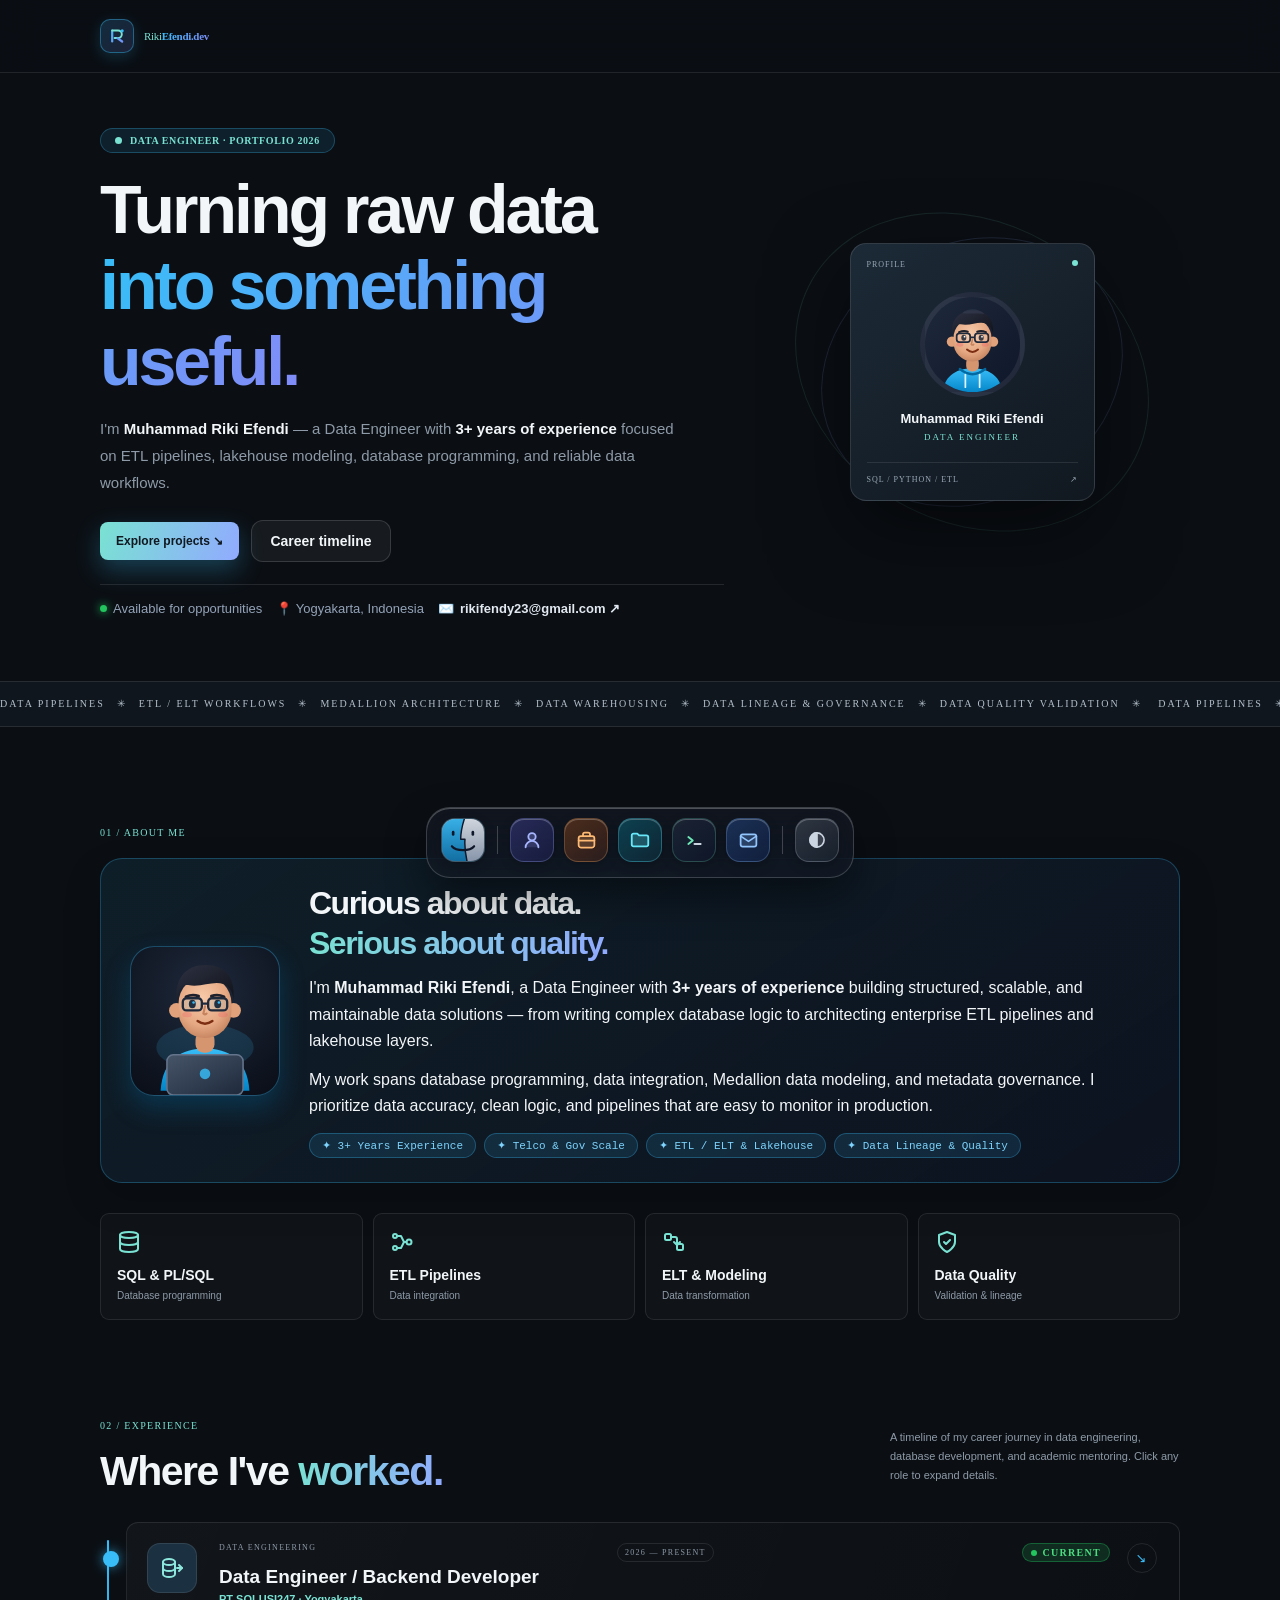
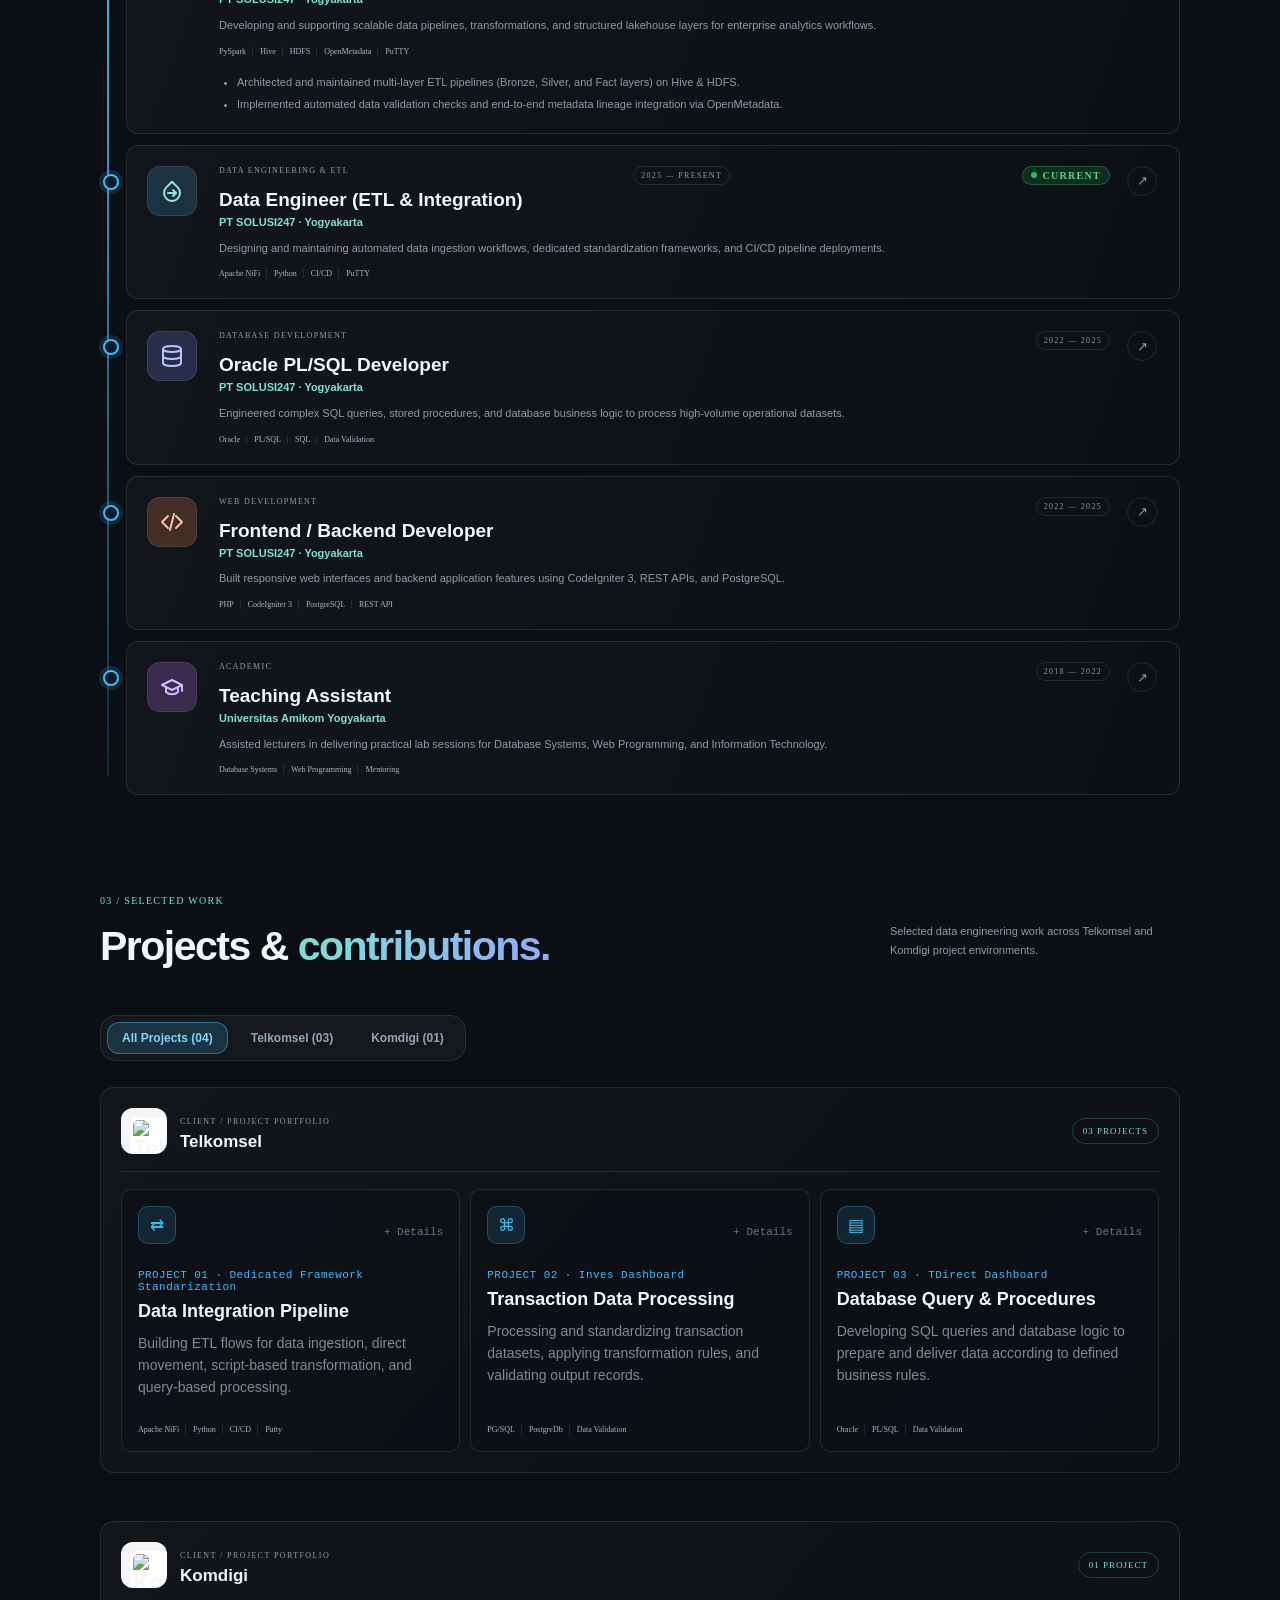
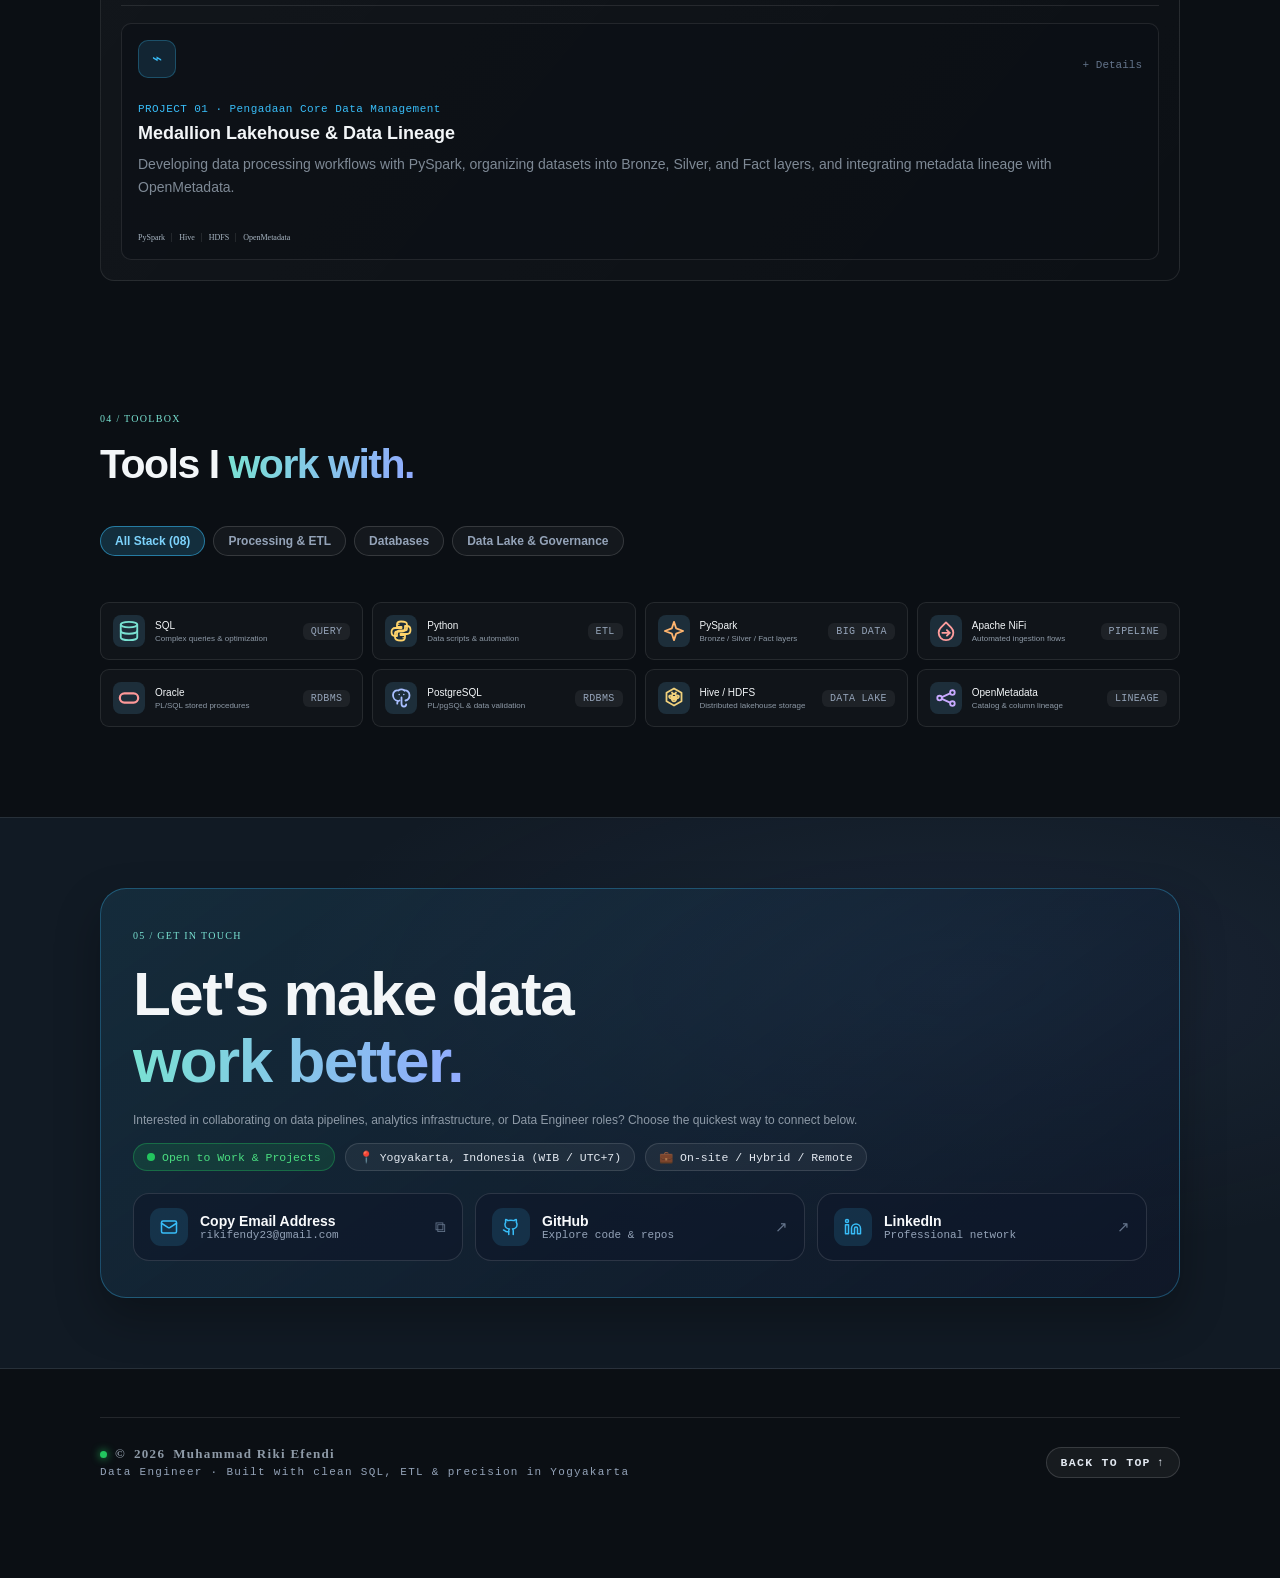
==== commit 02b836b1: "Changes" ====
--- a/index.html
+++ b/index.html
@@ -1,5 +1,69 @@
 <!doctype html>
-<html lang="en"><head><meta charset="utf-8"><meta name="viewport" content="width=device-width,initial-scale=1"><title>Muhammad Riki Efendi | Data Engineer</title><link rel="preconnect" href="https://fonts.googleapis.com"><link href="https://fonts.googleapis.com/css2?family=DM+Mono:wght@400;500&family=DM+Sans:wght@400;500;600;700;800&display=swap" rel="stylesheet"><link rel="stylesheet" href="style.css"></head><body><div id="progress"></div>
+<html lang="en">
+<head>
+  <meta charset="utf-8">
+  <meta name="viewport" content="width=device-width,initial-scale=1">
+  <title>Muhammad Riki Efendi | Data Engineer</title>
+  <link id="dynamic-favicon" rel="icon" type="image/png">
+  <script>
+    (function () {
+      const c = document.createElement('canvas');
+      c.width = 64; c.height = 64;
+      const ctx = c.getContext('2d');
+
+      // Kotak gelap dengan sudut membulat
+      ctx.fillStyle = '#0f172a';
+      ctx.beginPath();
+      ctx.roundRect(0, 0, 64, 64, 16);
+      ctx.fill();
+
+      // Garis tepi biru lembut
+      ctx.strokeStyle = 'rgba(56, 189, 248, 0.5)';
+      ctx.lineWidth = 3;
+      ctx.stroke();
+
+      // Monogram R gradasi cyan-indigo
+      const grad = ctx.createLinearGradient(14, 14, 50, 50);
+      grad.addColorStop(0, '#38bdf8');
+      grad.addColorStop(1, '#818cf8');
+
+      ctx.strokeStyle = grad;
+      ctx.lineWidth = 6.5;
+      ctx.lineCap = 'round';
+      ctx.lineJoin = 'round';
+
+      // Batang & lengkung R
+      ctx.beginPath();
+      ctx.moveTo(20, 48);
+      ctx.lineTo(20, 16);
+      ctx.lineTo(35, 16);
+      ctx.arc(35, 25, 9, -Math.PI / 2, Math.PI / 2);
+      ctx.lineTo(25, 34);
+      ctx.stroke();
+
+      // Kaki kanan R
+      ctx.beginPath();
+      ctx.moveTo(33, 34);
+      ctx.lineTo(46, 48);
+      ctx.stroke();
+
+      // Titik node data biru terang
+      ctx.fillStyle = '#38bdf8';
+      ctx.beginPath();
+      ctx.arc(47, 17, 4.5, 0, Math.PI * 2);
+      ctx.fill();
+
+      document.getElementById('dynamic-favicon').href = c.toDataURL('image/png');
+    })();
+  </script>
+  <link rel="preconnect" href="https://googleapis.com">
+  <link href="https://googleapis.com/css2?family=DM+Mono:wght@400;500&family=DM+Sans:wght@400;500;600;700;800&display=swap" rel="stylesheet">
+  <link rel="stylesheet" href="style.css">
+</head>
+<body>
+
+<div id="progress">
+</div>
 <header>
 <style>
   html {
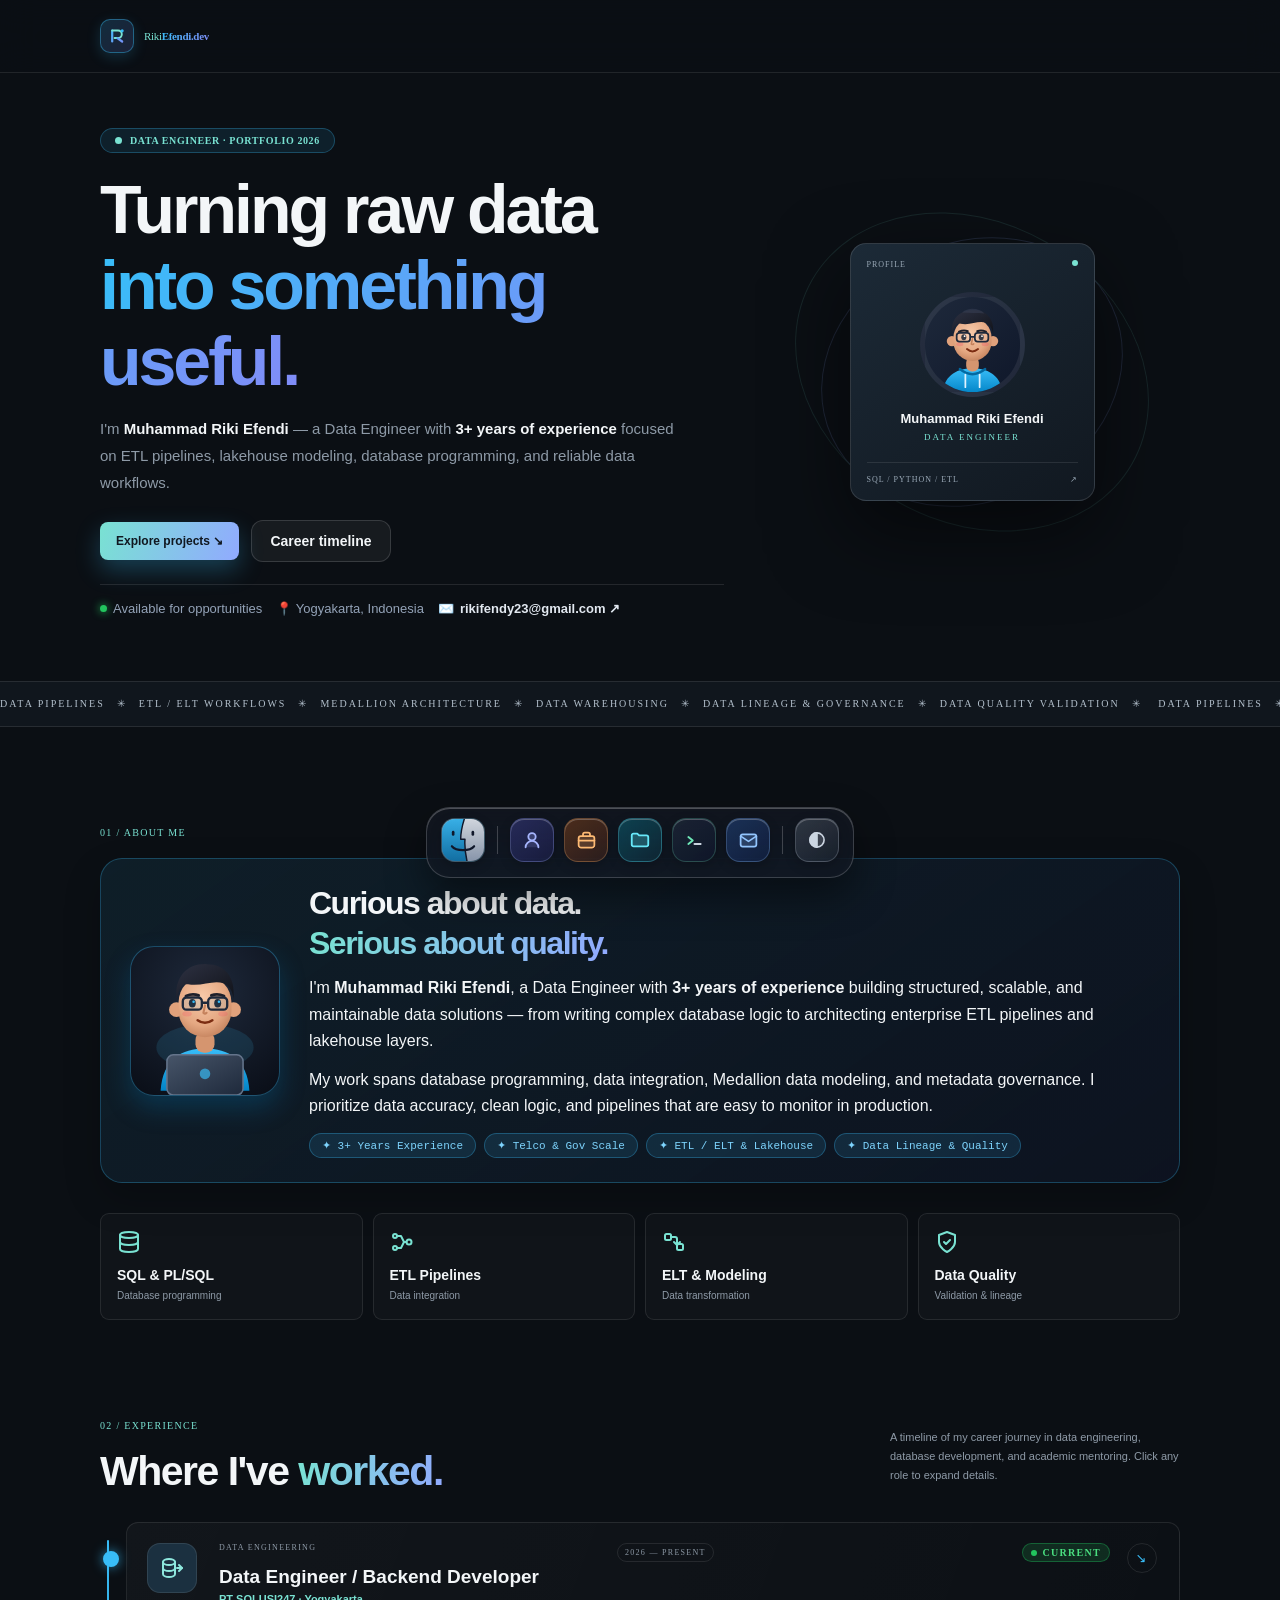
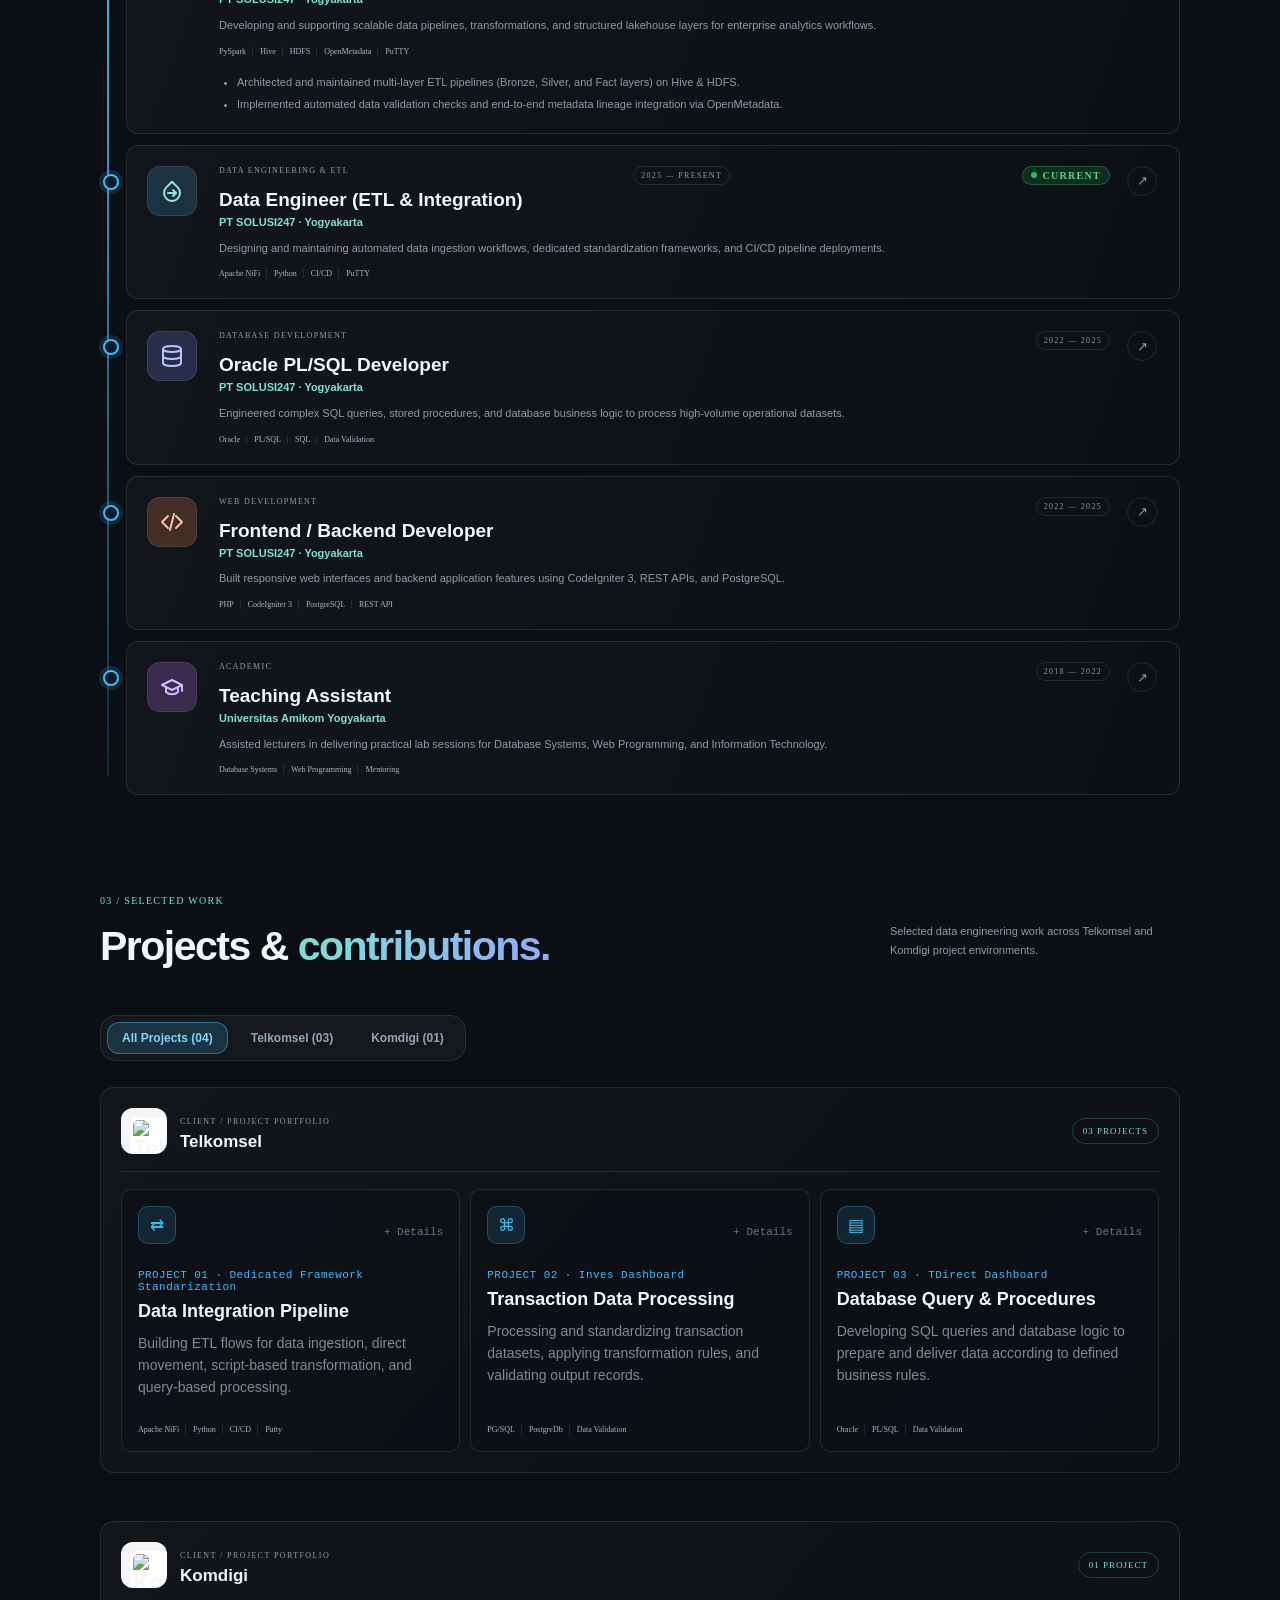
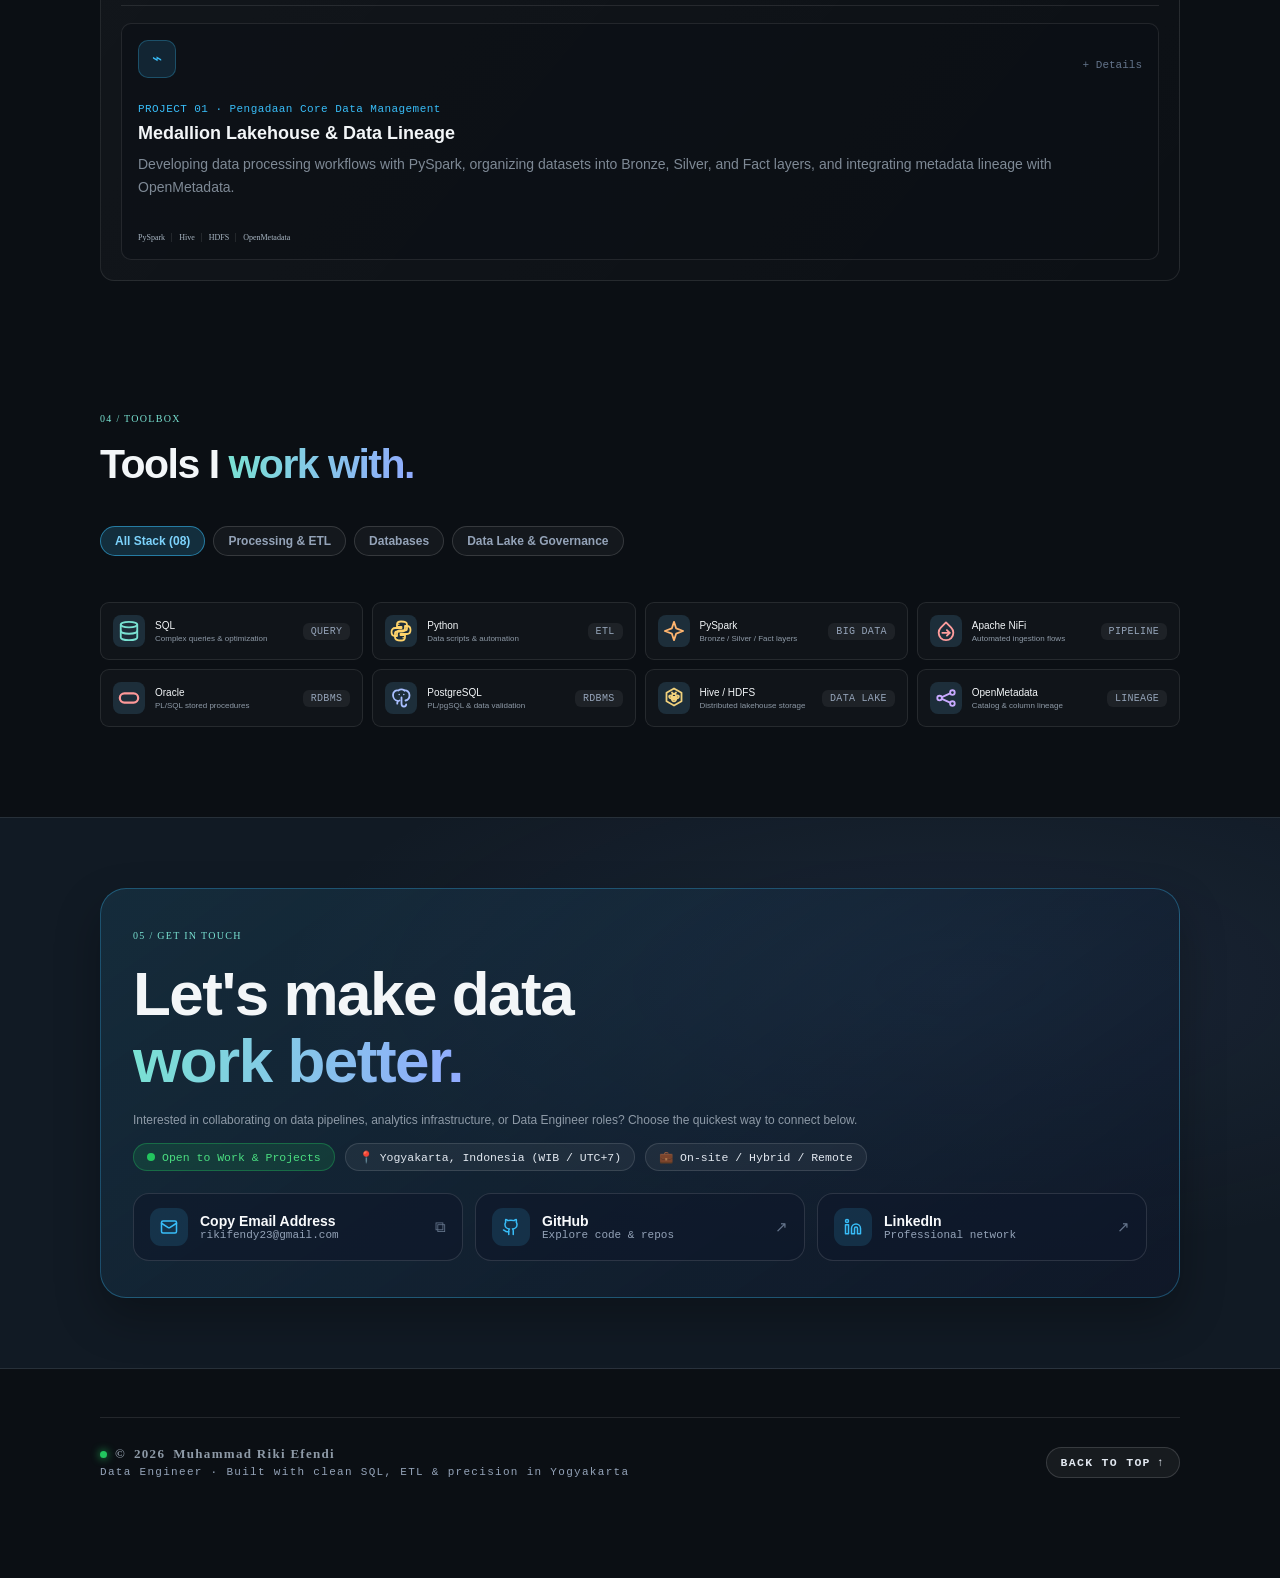
==== commit 3b874924: "update dock" ====
--- a/index.html
+++ b/index.html
@@ -199,99 +199,161 @@
     transform: translateY(0);
   }
 
-  /* Tampilan HP (Mobile): Pindah ke Pinggir Kanan Layar secara Vertikal */
-  @media (max-width: 768px) {
-    #links.macos-dock {
-      bottom: auto !important;
-      top: 50% !important;
-      left: auto !important;
-      right: 12px !important;
-      transform: translateY(-50%) !important;
-      flex-direction: column !important;
-      align-items: center !important;
-      gap: 8px;
-      padding: 10px 13px 10px 8px !important;
-      border-radius: 20px;
-      width: auto !important;
-      max-width: none !important;
-    }
-
-    #links.macos-dock .dock-item {
-      width: 38px;
-      height: 38px;
-      border-radius: 12px;
-      transform-origin: right center;
-    }
-
-    #links.macos-dock .dock-item svg {
-      border-radius: 11px;
-    }
-
-    #links.macos-dock .dock-item:active {
-      transform: scale(0.92);
-      background: rgba(56, 189, 248, 0.3);
-      color: #7dd3fc;
-    }
-
-    /* Titik Indikator Aktif di Sebelah Kanan Ikon (HP) */
-    #links.macos-dock a.dock-item.active::before {
-      bottom: auto;
-      top: 50%;
-      left: auto;
-      right: -7px;
-      transform: translateY(-50%);
-    }
-
-    /* Tooltip muncul di sebelah kiri ikon saat disentuh di HP */
-    #links.macos-dock .dock-item::after {
-      bottom: auto;
-      top: 50%;
-      left: auto;
-      right: calc(100% + 10px);
-      transform: translateY(-50%) translateX(4px) scale(0.9);
-    }
-
-    #links.macos-dock .dock-item:hover::after {
-      transform: translateY(-50%) translateX(0) scale(1);
-    }
-
-    /* Garis pemisah jadi horizontal di mode vertikal HP */
-    .dock-sep {
-      width: 22px;
-      height: 1px;
-      margin: 2px 0;
-	  
-	/* Titik Indikator Aktif (Elemen Asli .dock-dot) */
-	#links.macos-dock .dock-dot {
-	  position: absolute;
-	  bottom: -9px;
-	  left: 50%;
-	  transform: translateX(-50%) scale(0);
-	  width: 5px;
-	  height: 5px;
-	  border-radius: 50%;
-	  background: #38bdf8;
-	  box-shadow: 0 0 8px #38bdf8;
-	  pointer-events: none;
-	  transition: transform 0.25s cubic-bezier(0.34, 1.56, 0.64, 1);
-	}
-	#links.macos-dock a.dock-item.active .dock-dot {
-	  transform: translateX(-50%) scale(1);
-	}
-	@media (max-width: 768px) {
-	  #links.macos-dock .dock-dot {
-		bottom: auto;
-		top: 50%;
-		left: auto;
-		right: -7px;
-		transform: translateY(-50%) scale(0);
-	  }
-	  #links.macos-dock a.dock-item.active .dock-dot {
-		transform: translateY(-50%) scale(1);
-	  }
-	}
-    }
-  }
+/* Sembunyikan tombol HP saat dibuka di Desktop */
+#mobile-dock-toggle,
+#mobile-launchpad-backdrop {
+  display: none;
+}
+
+@media (max-width: 768px) {
+  #mobile-launchpad-backdrop {
+    display: none !important;
+  }
+
+  /* 1 Tombol Melayang di Pojok Kanan Bawah Layar HP */
+  #mobile-dock-toggle {
+    display: flex !important;
+    align-items: center;
+    justify-content: center;
+    position: fixed !important;
+    bottom: 20px !important;
+    right: 16px !important;
+    z-index: 2147483647 !important;
+    width: 48px;
+    height: 48px;
+    border-radius: 16px;
+    background: rgba(22, 27, 38, 0.92);
+    backdrop-filter: blur(18px) saturate(180%);
+    -webkit-backdrop-filter: blur(18px) saturate(180%);
+    border: 1.5px solid rgba(56, 189, 248, 0.55);
+    color: #38bdf8;
+    box-shadow: 0 10px 25px rgba(0, 0, 0, 0.45), inset 0 1px 0 rgba(255, 255, 255, 0.2);
+    cursor: pointer;
+    transition: transform 0.35s cubic-bezier(0.34, 1.56, 0.64, 1), background 0.25s ease, color 0.25s ease, box-shadow 0.25s ease;
+  }
+
+  #mobile-dock-toggle:active {
+    transform: scale(0.88);
+  }
+
+  #mobile-dock-toggle.is-open {
+    background: #38bdf8;
+    color: #0f172a;
+    transform: rotate(90deg) scale(1.04);
+    box-shadow: 0 12px 28px rgba(56, 189, 248, 0.45);
+  }
+
+  /* Dock dalam keadaan tertutup (tetap di DOM agar animasi buka/tutup mulus dua arah) */
+  #links.macos-dock {
+    display: flex !important;
+    flex-direction: column !important;
+    align-items: center !important;
+    gap: 8px !important;
+    position: fixed !important;
+    bottom: 78px !important;
+    right: 16px !important;
+    top: auto !important;
+    left: auto !important;
+    z-index: 2147483646 !important;
+    width: auto !important;
+    padding: 10px 8px !important;
+    border-radius: 22px !important;
+    background: rgba(20, 24, 34, 0.88) !important;
+    backdrop-filter: blur(22px) saturate(180%) !important;
+    -webkit-backdrop-filter: blur(22px) saturate(180%) !important;
+    border: 1px solid rgba(255, 255, 255, 0.18) !important;
+    box-shadow: 0 20px 44px rgba(0, 0, 0, 0.55), inset 0 1px 0 rgba(255, 255, 255, 0.22) !important;
+
+    /* Titik asal membesar dari tombol pojok kanan bawah (efek Genie macOS) */
+    transform-origin: bottom right !important;
+    opacity: 0 !important;
+    visibility: hidden !important;
+    pointer-events: none !important;
+    transform: translateY(18px) scale(0.45) !important;
+    transition:
+      opacity 0.26s ease,
+      visibility 0.26s ease,
+      transform 0.42s cubic-bezier(0.34, 1.56, 0.64, 1) !important;
+  }
+
+  /* Dock saat dibuka */
+  #links.macos-dock.dock-open {
+    opacity: 1 !important;
+    visibility: visible !important;
+    pointer-events: auto !important;
+    transform: translateY(0) scale(1) !important;
+  }
+
+  #links.macos-dock .dock-sep {
+    width: 22px !important;
+    height: 1px !important;
+    margin: 2px 0 !important;
+  }
+
+  /* Animasi tiap ikon muncul satu per satu dari bawah ke atas */
+  #links.macos-dock .dock-item {
+    width: 40px !important;
+    height: 40px !important;
+    margin: 0 !important;
+    border-radius: 12px !important;
+    opacity: 0;
+    transform: translateY(12px) scale(0.75) !important;
+    transition:
+      opacity 0.28s ease,
+      transform 0.38s cubic-bezier(0.34, 1.56, 0.64, 1) !important;
+  }
+
+  #links.macos-dock.dock-open .dock-item {
+    opacity: 1;
+    transform: translateY(0) scale(1) !important;
+  }
+
+  /* Jeda berurutan (stagger) dari ikon paling bawah ke paling atas */
+  #links.macos-dock.dock-open .dock-item:nth-last-child(1) { transition-delay: 0.03s; }
+  #links.macos-dock.dock-open .dock-item:nth-last-child(3) { transition-delay: 0.06s; }
+  #links.macos-dock.dock-open .dock-item:nth-last-child(4) { transition-delay: 0.09s; }
+  #links.macos-dock.dock-open .dock-item:nth-last-child(5) { transition-delay: 0.12s; }
+  #links.macos-dock.dock-open .dock-item:nth-last-child(6) { transition-delay: 0.15s; }
+  #links.macos-dock.dock-open .dock-item:nth-last-child(7) { transition-delay: 0.18s; }
+  #links.macos-dock.dock-open .dock-item:nth-last-child(9) { transition-delay: 0.21s; }
+
+  #links.macos-dock .dock-item:active {
+    transform: scale(0.88) !important;
+  }
+
+  /* Label Nama Menu ikut meluncur halus dari kanan ke kiri */
+  #links.macos-dock .dock-item::after {
+    content: attr(data-label) !important;
+    position: absolute !important;
+    top: 50% !important;
+    bottom: auto !important;
+    right: calc(100% + 10px) !important;
+    left: auto !important;
+    padding: 4px 10px !important;
+    border-radius: 8px !important;
+    background: rgba(15, 23, 42, 0.92) !important;
+    backdrop-filter: blur(10px) !important;
+    -webkit-backdrop-filter: blur(10px) !important;
+    border: 1px solid rgba(255, 255, 255, 0.14) !important;
+    font-size: 11px !important;
+    font-weight: 700 !important;
+    color: #f8fafc !important;
+    white-space: nowrap !important;
+    box-shadow: 0 4px 12px rgba(0, 0, 0, 0.3) !important;
+    pointer-events: none !important;
+    opacity: 0 !important;
+    transform: translateY(-50%) translateX(8px) !important;
+    transition: opacity 0.25s ease, transform 0.32s cubic-bezier(0.22, 1, 0.36, 1) !important;
+  }
+
+  #links.macos-dock.dock-open .dock-item::after {
+    opacity: 1 !important;
+    transform: translateY(-50%) translateX(0) !important;
+    transition-delay: 0.14s;
+  }
+}
+
+
   
   /* =========================================================
    PERBAIKAN TAMPILAN LIGHT MODE (SAAT DARK MODE DIMATIKAN)
@@ -566,6 +628,15 @@
       <path d="M12 3.5a8.5 8.5 0 0 0 0 17V3.5z" fill="#CBD5E1"/>
     </svg>
   </button>
+  <!-- Tombol Pemicu Menu Khusus HP -->
+<button id="mobile-dock-toggle" type="button" aria-label="Buka Menu">
+  <svg width="22" height="22" viewBox="0 0 24 24" fill="currentColor">
+    <rect x="3" y="3" width="5" height="5" rx="1.2"/><rect x="9.5" y="3" width="5" height="5" rx="1.2"/><rect x="16" y="3" width="5" height="5" rx="1.2"/>
+    <rect x="3" y="9.5" width="5" height="5" rx="1.2"/><rect x="9.5" y="9.5" width="5" height="5" rx="1.2"/><rect x="16" y="9.5" width="5" height="5" rx="1.2"/>
+    <rect x="3" y="16" width="5" height="5" rx="1.2"/><rect x="9.5" y="16" width="5" height="5" rx="1.2"/><rect x="16" y="16" width="5" height="5" rx="1.2"/>
+  </svg>
+</button>
+<div id="mobile-launchpad-backdrop"></div>
 </div>
 
     </div>
@@ -681,6 +752,38 @@
 
     revealTargets.forEach(el => observer.observe(el));
   })();
+</script>
+<script>
+document.addEventListener('DOMContentLoaded', function () {
+  const dock = document.getElementById('links');
+  const toggleBtn = document.getElementById('mobile-dock-toggle');
+  const backdrop = document.getElementById('mobile-launchpad-backdrop');
+
+  if (!dock || !toggleBtn || !backdrop) return;
+
+  // Pastikan ketiganya menempel langsung di body agar tidak terkurung header
+  document.body.appendChild(dock);
+  document.body.appendChild(backdrop);
+  document.body.appendChild(toggleBtn);
+
+  function closeLauncher() {
+    dock.classList.remove('dock-open');
+    backdrop.classList.remove('show');
+    toggleBtn.classList.remove('is-open');
+  }
+
+  toggleBtn.addEventListener('click', function (e) {
+    e.stopPropagation();
+    const isOpen = dock.classList.toggle('dock-open');
+    backdrop.classList.toggle('show', isOpen);
+    toggleBtn.classList.toggle('is-open', isOpen);
+  });
+
+  backdrop.addEventListener('click', closeLauncher);
+  dock.querySelectorAll('.dock-item').forEach(function (item) {
+    item.addEventListener('click', closeLauncher);
+  });
+});
 </script>
 
 </header>
@@ -1253,7 +1356,7 @@
 
       <div class="mac-actions">
         <button class="mac-btn" id="mac-copy-email">Copy Email</button>
-        <a class="mac-btn primary" href="mailto:rikifendy23@://gmail.com.">
+        <a class="mac-btn primary" href="mailto:rikifendy23@gmail.com.">
           Request CV ↗
         </a>
       </div>
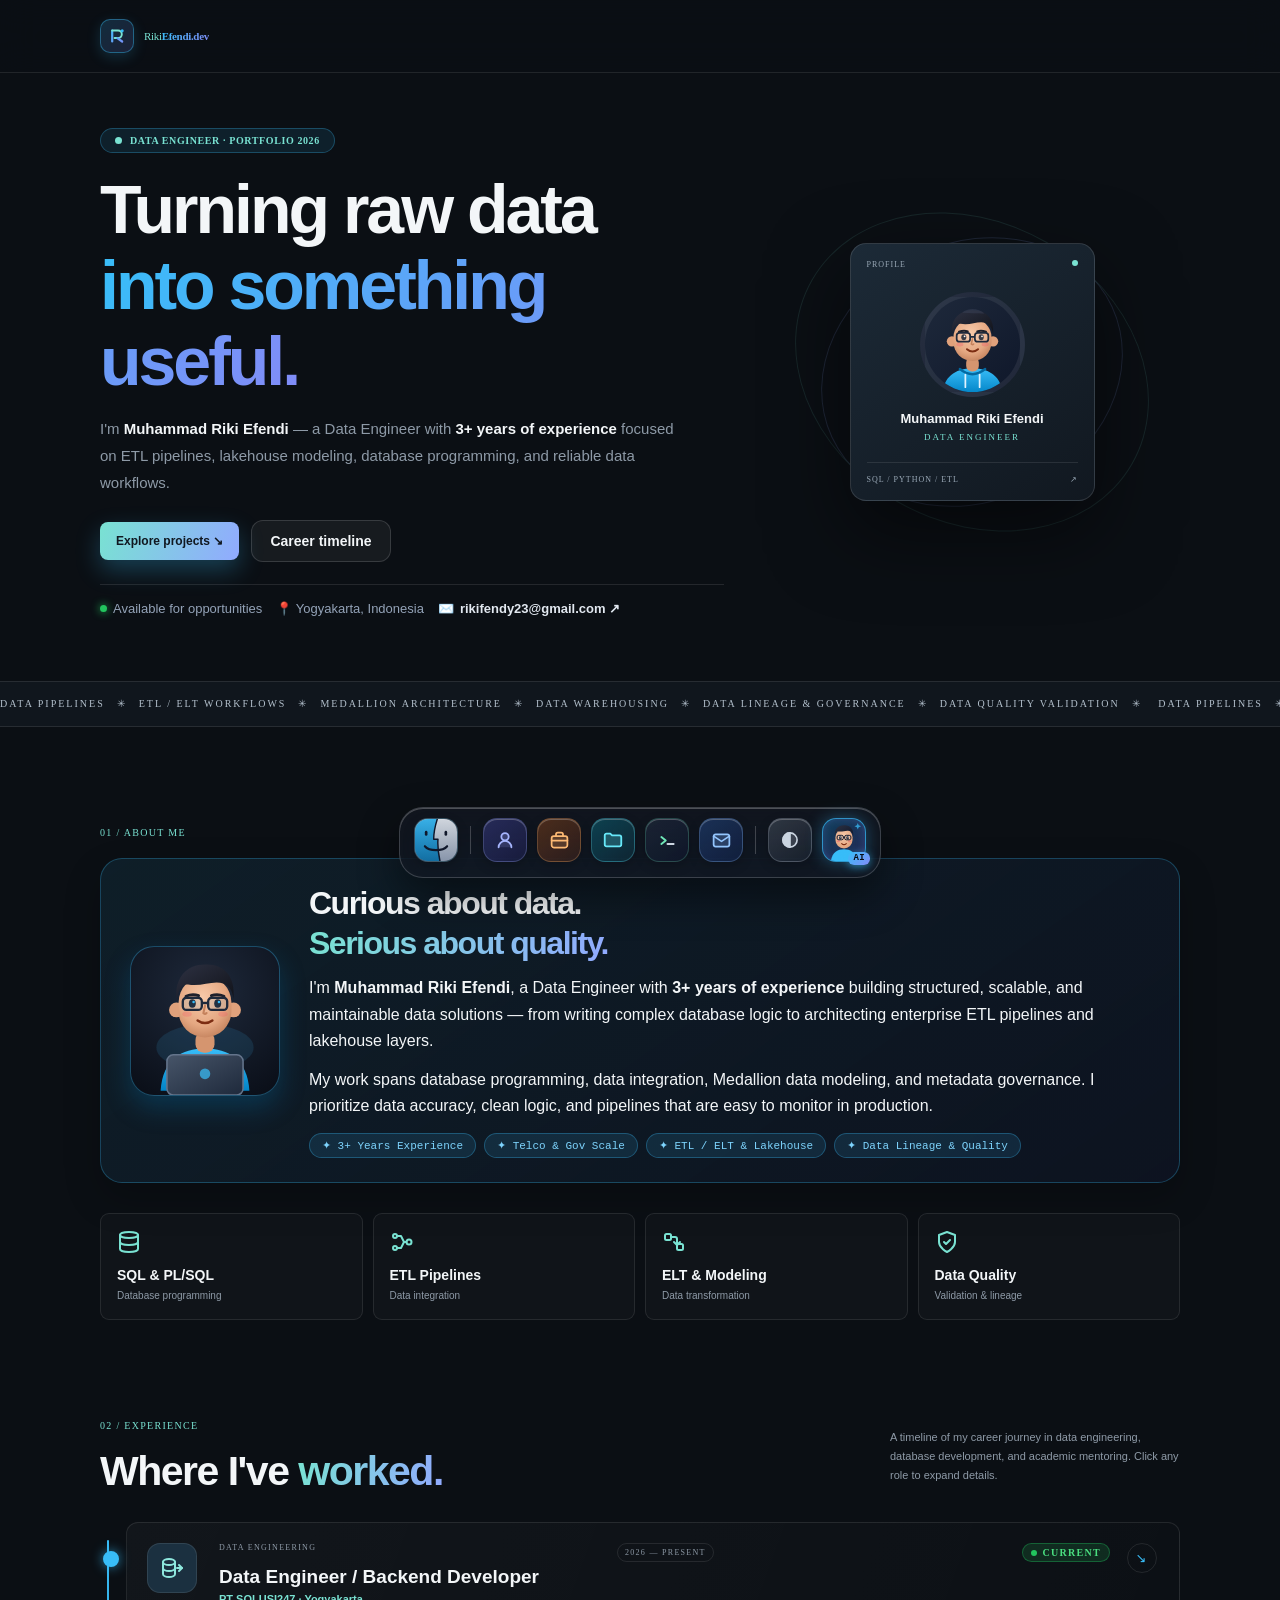
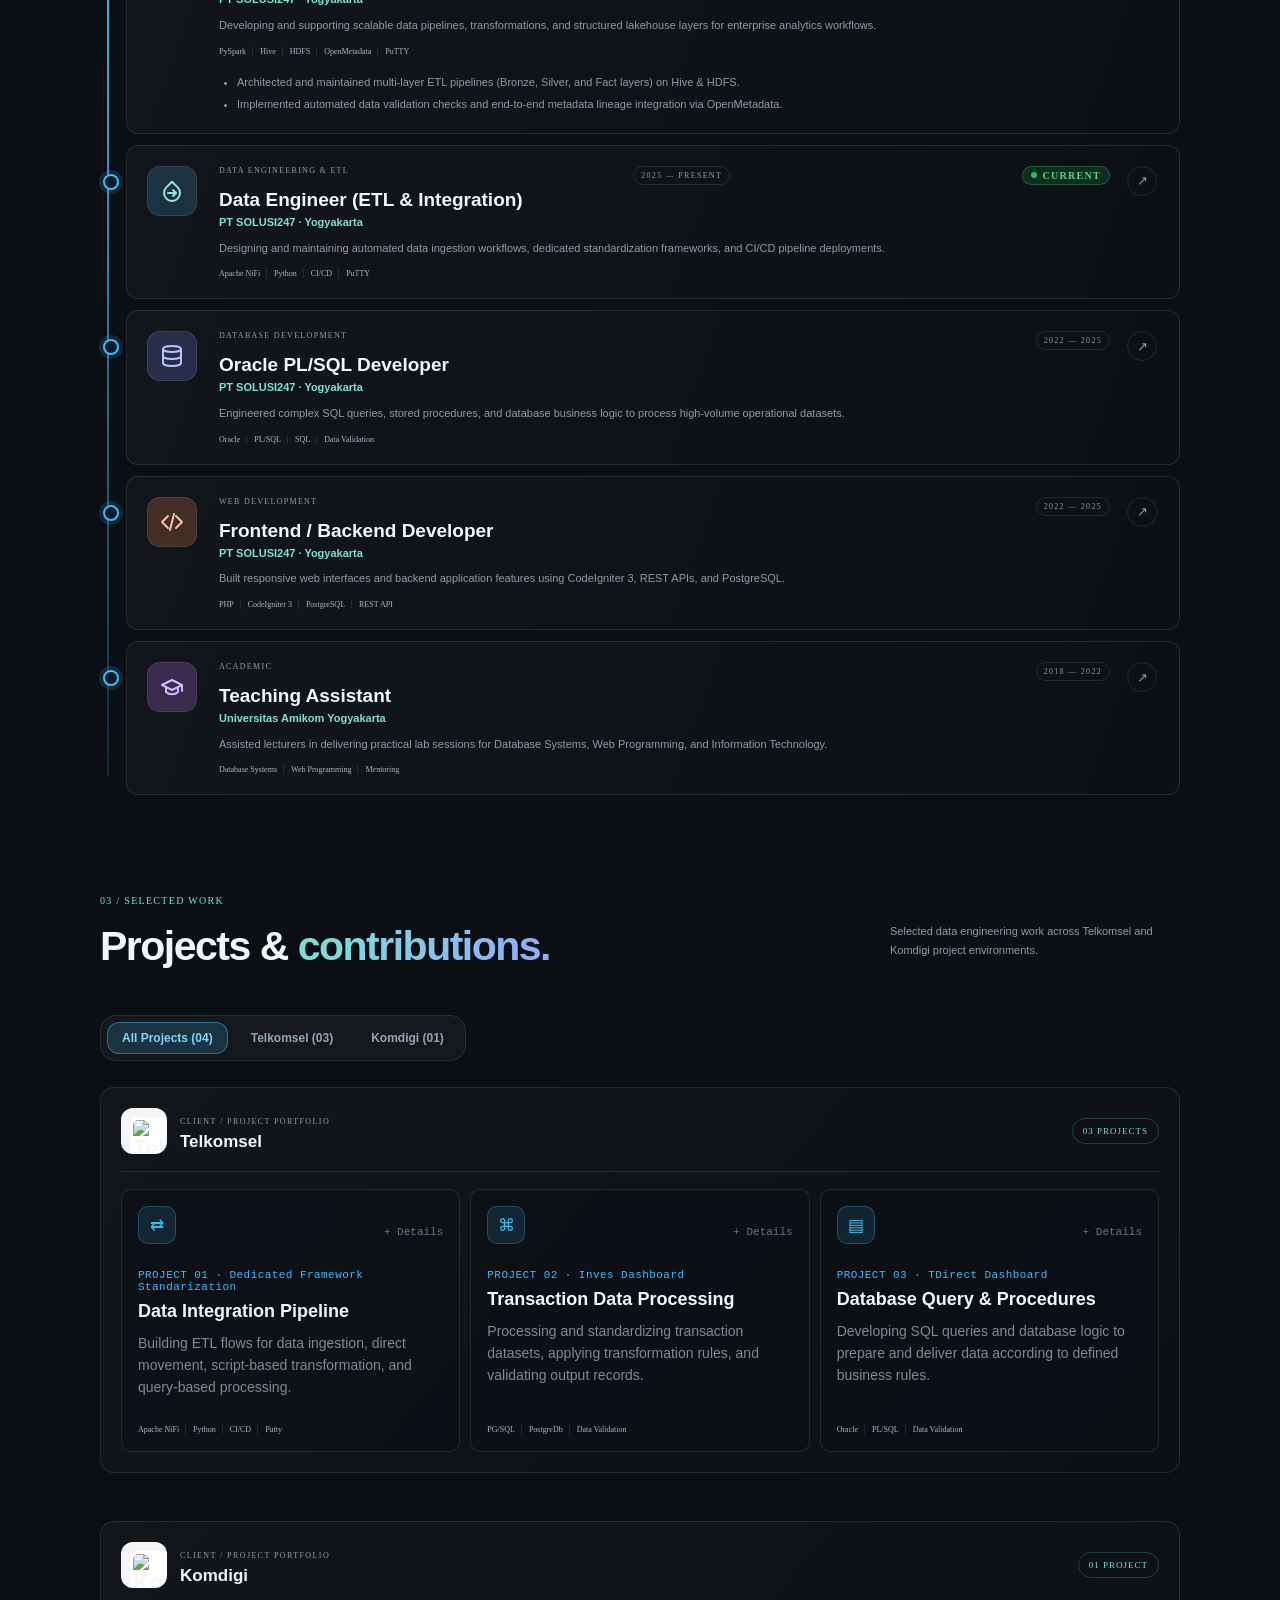
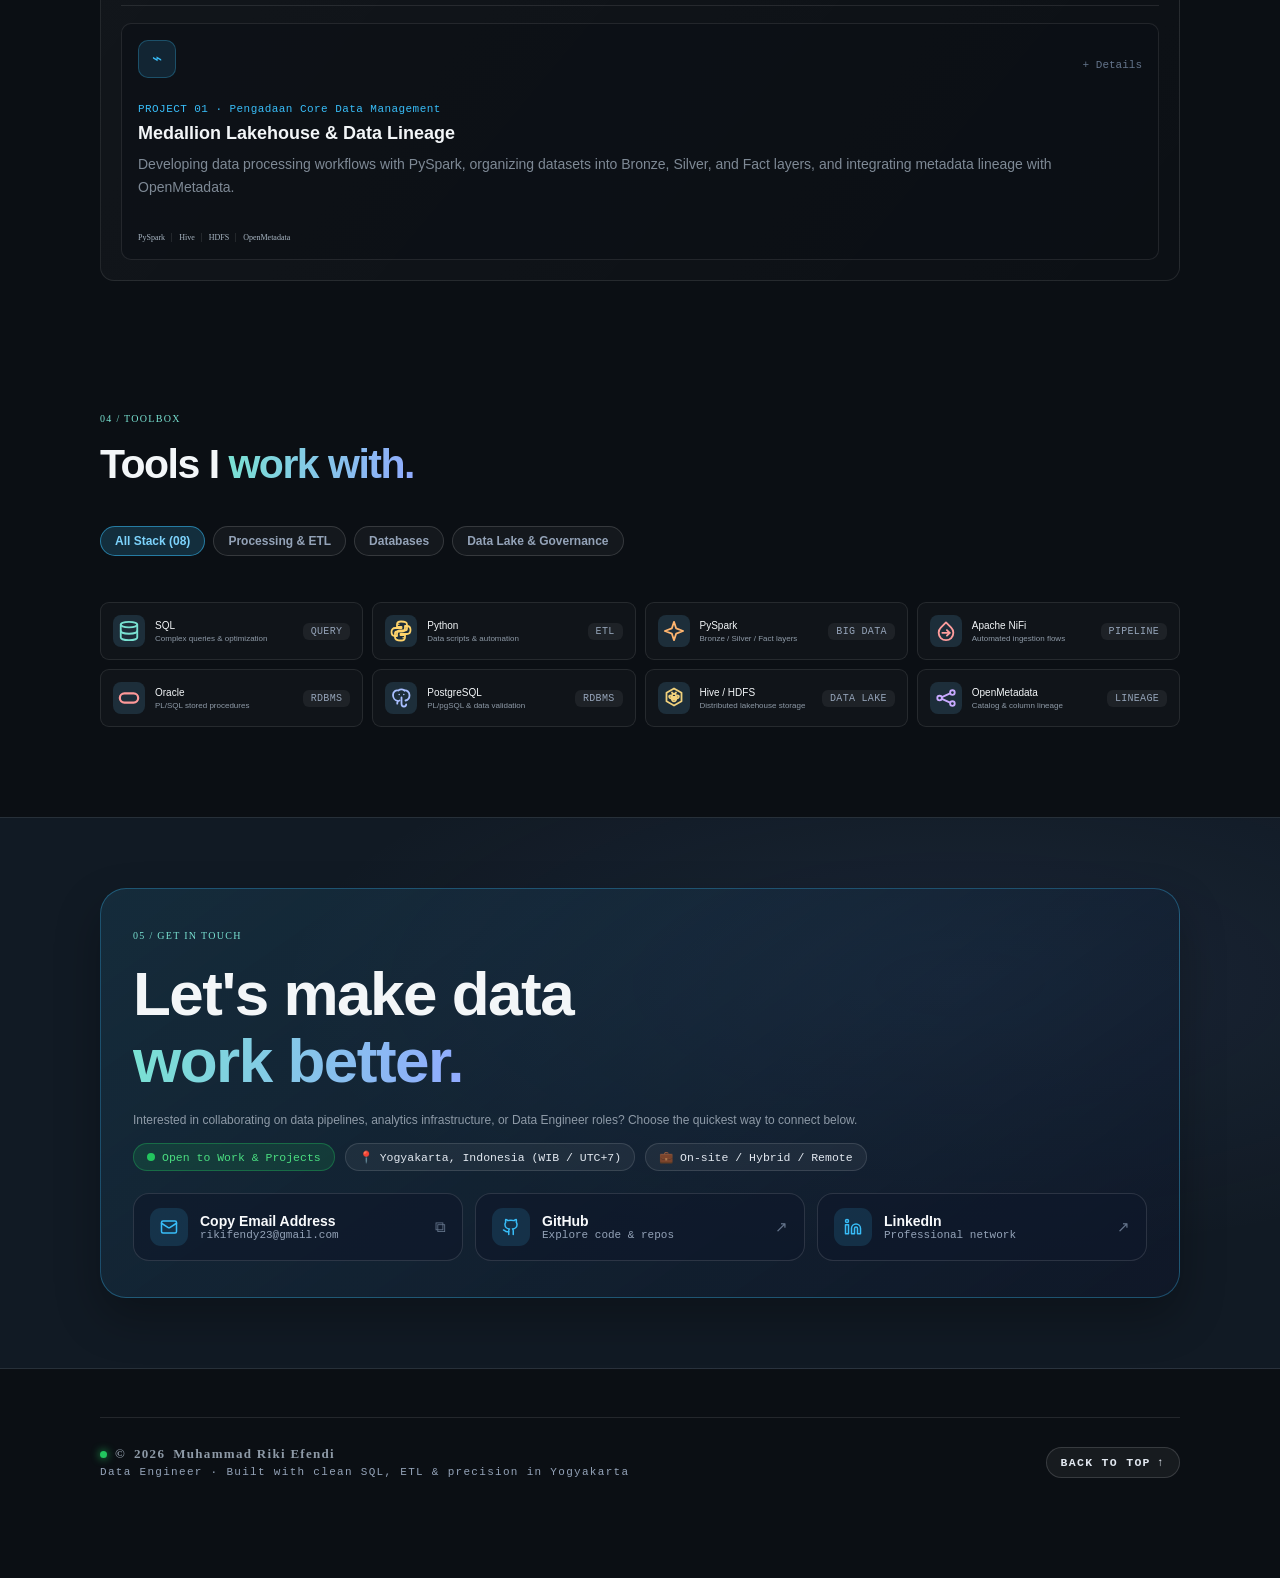
==== commit 3cf11bc2: "Add ai" ====
--- a/index.html
+++ b/index.html
@@ -555,7 +555,7 @@
     <button id="menu" aria-label="Menu">☰</button>
 
 <div id="links" class="macos-dock" role="navigation" aria-label="Main Dock Navigation">
-  <!-- 1. Finder / System Info (Muted Sky Blue & Soft Slate) -->
+  <!-- 1. Finder / Request CV -->
   <button class="dock-item" id="mac-spec-btn" data-label="Finder / About Me (⌘K)" aria-label="About This Engineer" style="overflow: hidden; border: 1px solid rgba(125, 211, 252, 0.25); padding: 0;">
     <svg width="100%" height="100%" viewBox="0 0 64 64" fill="none" xmlns="http://w3.org">
       <defs>
@@ -579,7 +579,7 @@
 
   <span class="dock-sep" aria-hidden="true"></span>
 
-  <!-- 2. About (Soft Indigo Tinted Glass) -->
+  <!-- 2. About -->
   <a class="dock-item" href="#about" data-label="About" aria-label="About" style="overflow: hidden; border: 1px solid rgba(165, 180, 252, 0.25); padding: 0; background: linear-gradient(145deg, rgba(99, 102, 241, 0.28), rgba(67, 56, 202, 0.16));">
     <svg width="22" height="22" viewBox="0 0 24 24" fill="none" stroke="#A5B4FC" stroke-width="2" stroke-linecap="round" stroke-linejoin="round">
       <circle cx="12" cy="8.5" r="4" fill="rgba(165, 180, 252, 0.2)"/>
@@ -587,7 +587,7 @@
     </svg>
   </a>
 
-  <!-- 3. Experience (Muted Amber / Warm Terracotta Glass) -->
+  <!-- 3. Experience -->
   <a class="dock-item" href="#experience" data-label="Experience" aria-label="Experience" style="overflow: hidden; border: 1px solid rgba(253, 186, 116, 0.25); padding: 0; background: linear-gradient(145deg, rgba(249, 115, 22, 0.26), rgba(194, 65, 12, 0.15));">
     <svg width="21" height="21" viewBox="0 0 24 24" fill="none" stroke="#FDBA74" stroke-width="2" stroke-linecap="round" stroke-linejoin="round">
       <rect x="3" y="7" width="18" height="13" rx="2.5" fill="rgba(253, 186, 116, 0.16)"/>
@@ -596,14 +596,14 @@
     </svg>
   </a>
 
-  <!-- 4. Projects (Soft Cyan / Teal Glass - Senada dengan Aksen Teks Halaman) -->
+  <!-- 4. Projects -->
   <a class="dock-item" href="#projects" data-label="Projects" aria-label="Projects" style="overflow: hidden; border: 1px solid rgba(103, 232, 249, 0.28); padding: 0; background: linear-gradient(145deg, rgba(6, 182, 212, 0.28), rgba(14, 116, 144, 0.16));">
     <svg width="22" height="22" viewBox="0 0 24 24" fill="none" stroke="#67E8F9" stroke-width="2" stroke-linecap="round" stroke-linejoin="round">
       <path d="M3 7a2 2 0 0 1 2-2h4l2 2h8a2 2 0 0 1 2 2v8a2 2 0 0 1-2 2H5a2 2 0 0 1-2-2V7z" fill="rgba(103, 232, 249, 0.2)"/>
     </svg>
   </a>
 
-  <!-- 5. Toolbox (Dark Slate Terminal dengan Aksen Emerald Lembut) -->
+  <!-- 5. Toolbox -->
   <a class="dock-item" href="#toolbox" data-label="Toolbox" aria-label="Toolbox" style="overflow: hidden; border: 1px solid rgba(110, 231, 183, 0.22); padding: 0; background: linear-gradient(145deg, rgba(30, 41, 59, 0.75), rgba(15, 23, 42, 0.85));">
     <svg width="21" height="21" viewBox="0 0 24 24" fill="none" stroke-width="2.2" stroke-linecap="round" stroke-linejoin="round">
       <polyline points="5 8 10 12 5 16" stroke="#6EE7B7"/>
@@ -611,7 +611,7 @@
     </svg>
   </a>
 
-  <!-- 6. Contact (Muted Sky Blue Glass) -->
+  <!-- 6. Contact -->
   <a class="dock-item" href="#contact" data-label="Contact" aria-label="Contact" style="overflow: hidden; border: 1px solid rgba(147, 197, 253, 0.25); padding: 0; background: linear-gradient(145deg, rgba(59, 130, 246, 0.26), rgba(29, 78, 216, 0.15));">
     <svg width="21" height="21" viewBox="0 0 24 24" fill="none" stroke="#93C5FD" stroke-width="2" stroke-linecap="round" stroke-linejoin="round">
       <rect x="3" y="5" width="18" height="14" rx="2.5" fill="rgba(147, 197, 253, 0.16)"/>
@@ -621,23 +621,54 @@
 
   <span class="dock-sep" aria-hidden="true"></span>
 
-  <!-- 7. Theme Toggle (Muted Silver Slate Glass) -->
+  <!-- 7. Theme Toggle -->
   <button class="dock-item" id="theme" data-label="Theme" aria-label="Toggle theme" style="overflow: hidden; border: 1px solid rgba(203, 213, 225, 0.22); padding: 0; background: linear-gradient(145deg, rgba(148, 163, 184, 0.24), rgba(71, 85, 105, 0.15));">
     <svg width="20" height="20" viewBox="0 0 24 24" fill="none" stroke="#CBD5E1" stroke-width="2" stroke-linecap="round" stroke-linejoin="round">
       <circle cx="12" cy="12" r="8.5" fill="rgba(203, 213, 225, 0.14)"/>
       <path d="M12 3.5a8.5 8.5 0 0 0 0 17V3.5z" fill="#CBD5E1"/>
     </svg>
   </button>
-  <!-- Tombol Pemicu Menu Khusus HP -->
-<button id="mobile-dock-toggle" type="button" aria-label="Buka Menu">
-  <svg width="22" height="22" viewBox="0 0 24 24" fill="currentColor">
-    <rect x="3" y="3" width="5" height="5" rx="1.2"/><rect x="9.5" y="3" width="5" height="5" rx="1.2"/><rect x="16" y="3" width="5" height="5" rx="1.2"/>
-    <rect x="3" y="9.5" width="5" height="5" rx="1.2"/><rect x="9.5" y="9.5" width="5" height="5" rx="1.2"/><rect x="16" y="9.5" width="5" height="5" rx="1.2"/>
-    <rect x="3" y="16" width="5" height="5" rx="1.2"/><rect x="9.5" y="16" width="5" height="5" rx="1.2"/><rect x="16" y="16" width="5" height="5" rx="1.2"/>
-  </svg>
-</button>
-<div id="mobile-launchpad-backdrop"></div>
+
+  <!-- 8. Ask RickyAI (Menyatu di dalam Dock) -->
+  <button class="dock-item" id="rickyai-trigger-btn" type="button" data-label="Ask RickyAI ✦" aria-label="Chat with RickyAI" style="overflow: hidden; border: 1px solid rgba(56, 189, 248, 0.45); padding: 0; background: linear-gradient(145deg, rgba(14, 165, 233, 0.28), rgba(99, 102, 241, 0.25));">
+    <svg viewBox="0 0 64 64" width="100%" height="100%" xmlns="http://w3.org">
+      <defs>
+        <radialGradient id="dockAiSkin" cx="45%" cy="35%" r="65%">
+          <stop offset="0%" stop-color="#F7C9A9"/>
+          <stop offset="100%" stop-color="#E2A37D"/>
+        </radialGradient>
+        <linearGradient id="dockAiHair" x1="0%" y1="0%" x2="100%" y2="100%">
+          <stop offset="0%" stop-color="#2D3142"/>
+          <stop offset="100%" stop-color="#0F172A"/>
+        </linearGradient>
+      </defs>
+      <path d="M12 64 C14 50, 23 46, 32 46 C41 46, 50 50, 52 64 Z" fill="#38BDF8"/>
+      <g>
+        <animateTransform attributeName="transform" type="translate" values="0 0; 0 -1.5; 0 0" dur="2.6s" repeatCount="indefinite"/>
+        <rect x="19" y="15" width="26" height="30" rx="13" fill="url(#dockAiSkin)"/>
+        <ellipse cx="23.5" cy="34" rx="2.6" ry="1.5" fill="#F43F5E" opacity="0.35"/>
+        <ellipse cx="40.5" cy="34" rx="2.6" ry="1.5" fill="#F43F5E" opacity="0.35"/>
+        <ellipse cx="26.5" cy="28.5" rx="2.2" ry="2.6" fill="#0F172A">
+          <animate attributeName="ry" values="2.6;2.6;0.2;2.6;2.6" keyTimes="0;0.9;0.94;0.98;1" dur="3.4s" repeatCount="indefinite"/>
+        </ellipse>
+        <circle cx="27.2" cy="27.6" r="0.8" fill="#FFFFFF"/>
+        <ellipse cx="37.5" cy="28.5" rx="2.2" ry="2.6" fill="#0F172A">
+          <animate attributeName="ry" values="2.6;2.6;0.2;2.6;2.6" keyTimes="0;0.9;0.94;0.98;1" dur="3.4s" repeatCount="indefinite"/>
+        </ellipse>
+        <circle cx="38.2" cy="27.6" r="0.8" fill="#FFFFFF"/>
+        <rect x="21.5" y="25" width="9.5" height="6.8" rx="2.5" fill="#FFFFFF" fill-opacity="0.15" stroke="#0F172A" stroke-width="1.5"/>
+        <rect x="33" y="25" width="9.5" height="6.8" rx="2.5" fill="#FFFFFF" fill-opacity="0.15" stroke="#0F172A" stroke-width="1.5"/>
+        <line x1="31" y1="28" x2="33" y2="28" stroke="#0F172A" stroke-width="1.5"/>
+        <path d="M28.5 37.5 Q32 41 35.5 37.5" fill="none" stroke="#7C2D12" stroke-width="1.8" stroke-linecap="round"/>
+        <path d="M18 26 C17 15, 24 9, 33 9.5 C41 9.5, 47 15, 46 26 C45 20, 42 18, 37 18 C33 18, 28 20, 23 19 C20 18.5, 19 22, 18 26 Z" fill="url(#dockAiHair)"/>
+      </g>
+      <path d="M53 6 L54.4 9.6 L58 11 L54.4 12.4 L53 16 L51.6 12.4 L48 11 L51.6 9.6 Z" fill="#38BDF8">
+        <animate attributeName="opacity" values="0.5;1;0.5" dur="2s" repeatCount="indefinite"/>
+      </path>
+    </svg>
+  </button>
 </div>
+
 
     </div>
   </nav>
@@ -2651,6 +2682,700 @@
   }
 }
 </style>
+<!-- chat bot ai -->
+<style>
+/* Tombol Melayang Ask RickyAI di Pojok Kiri Bawah */
+#rickyai-trigger-btn {
+  position: fixed;
+  bottom: 22px;
+  left: 22px;
+  z-index: 99997;
+  display: inline-flex;
+  align-items: center;
+  gap: 8px;
+  padding: 10px 16px;
+  border-radius: 999px;
+  background: linear-gradient(135deg, rgba(15, 23, 42, 0.88), rgba(30, 41, 59, 0.88));
+  backdrop-filter: blur(18px) saturate(180%);
+  -webkit-backdrop-filter: blur(18px) saturate(180%);
+  border: 1px solid rgba(56, 189, 248, 0.45);
+  color: #f8fafc;
+  font-family: 'DM Sans', sans-serif;
+  font-size: 13px;
+  font-weight: 700;
+  box-shadow: 0 10px 28px rgba(0, 0, 0, 0.4), 0 0 18px rgba(56, 189, 248, 0.22);
+  cursor: pointer;
+  transition: transform 0.28s cubic-bezier(0.34, 1.56, 0.64, 1), box-shadow 0.25s ease, border-color 0.25s ease;
+}
+#rickyai-trigger-btn:hover {
+  transform: translateY(-3px) scale(1.04);
+  border-color: #38bdf8;
+  box-shadow: 0 14px 32px rgba(0, 0, 0, 0.5), 0 0 24px rgba(56, 189, 248, 0.45);
+}
+#rickyai-trigger-btn:active {
+  transform: scale(0.95);
+}
+.rickyai-sparkle {
+  display: inline-flex;
+  color: #38bdf8;
+  animation: aiSparklePulse 2.4s ease-in-out infinite;
+}
+.rickyai-label-grad {
+  background: linear-gradient(120deg, #38bdf8, #a5b4fc);
+  -webkit-background-clip: text;
+  -webkit-text-fill-color: transparent;
+  font-weight: 800;
+}
+@keyframes aiSparklePulse {
+  0%, 100% { transform: scale(1) rotate(0deg); opacity: 0.9; }
+  50% { transform: scale(1.2) rotate(12deg); opacity: 1; }
+}
+
+/* Modal Pop-up Chat RickyAI */
+#secret-ai-overlay {
+  position: fixed;
+  inset: 0;
+  z-index: 2147483647;
+  background: rgba(2, 6, 23, 0.72);
+  backdrop-filter: blur(10px);
+  -webkit-backdrop-filter: blur(10px);
+  display: none;
+  align-items: center;
+  justify-content: center;
+  padding: 16px;
+}
+#secret-ai-overlay.open {
+  display: flex;
+}
+.rickyai-window {
+  width: 100%;
+  max-width: 400px;
+  border-radius: 22px;
+  background: rgba(15, 23, 42, 0.96);
+  border: 1px solid rgba(56, 189, 248, 0.45);
+  box-shadow: 0 25px 60px rgba(0, 0, 0, 0.75), inset 0 1px 0 rgba(255, 255, 255, 0.15);
+  font-family: 'DM Sans', sans-serif;
+  color: #f8fafc;
+  overflow: hidden;
+  display: flex;
+  flex-direction: column;
+}
+.rickyai-header {
+  display: flex;
+  align-items: center;
+  justify-content: space-between;
+  padding: 12px 16px;
+  background: rgba(255, 255, 255, 0.04);
+  border-bottom: 1px solid rgba(255, 255, 255, 0.08);
+}
+#ai-chat-box {
+  padding: 16px;
+  height: 250px;
+  overflow-y: auto;
+  display: flex;
+  flex-direction: column;
+  gap: 10px;
+  font-size: 13px;
+  line-height: 1.5;
+}
+.ai-msg-bot {
+  align-self: flex-start;
+  max-width: 85%;
+  padding: 10px 14px;
+  border-radius: 16px 16px 16px 4px;
+  background: rgba(56, 189, 248, 0.12);
+  border: 1px solid rgba(56, 189, 248, 0.25);
+  color: #e2e8f0;
+}
+.ai-msg-user {
+  align-self: flex-end;
+  max-width: 80%;
+  padding: 9px 14px;
+  border-radius: 16px 16px 4px 16px;
+  background: #38bdf8;
+  color: #0f172a;
+  font-weight: 600;
+}
+.ai-chips-bar {
+  padding: 8px 14px;
+  display: flex;
+  gap: 6px;
+  overflow-x: auto;
+  border-top: 1px solid rgba(255, 255, 255, 0.06);
+  background: rgba(255, 255, 255, 0.02);
+}
+.ai-chip {
+  white-space: nowrap;
+  padding: 5px 10px;
+  border-radius: 999px;
+  background: rgba(56, 189, 248, 0.14);
+  border: 1px solid rgba(56, 189, 248, 0.35);
+  color: #7dd3fc;
+  font-size: 11px;
+  font-weight: 600;
+  cursor: pointer;
+}
+#ai-chat-form {
+  display: flex;
+  align-items: center;
+  gap: 8px;
+  padding: 10px 14px;
+  background: #090d16;
+  border-top: 1px solid rgba(255, 255, 255, 0.08);
+}
+#ai-chat-input {
+  flex: 1;
+  background: rgba(255, 255, 255, 0.06);
+  border: 1px solid rgba(255, 255, 255, 0.12);
+  border-radius: 999px;
+  padding: 8px 14px;
+  outline: none;
+  color: #f8fafc;
+  font-family: 'DM Sans', sans-serif;
+  font-size: 12.5px;
+}
+#ai-send-btn {
+  width: 34px;
+  height: 34px;
+  border-radius: 50%;
+  background: #38bdf8;
+  color: #0f172a;
+  border: none;
+  font-weight: 800;
+  cursor: pointer;
+}
+
+@media (max-width: 768px) {
+  #rickyai-trigger-btn {
+    bottom: 20px;
+    left: 16px;
+    padding: 9px 14px;
+    font-size: 12px;
+  }
+}
+
+/* Reset agar #rickyai-trigger-btn duduk sejajar di dalam Dock */
+#links.macos-dock #rickyai-trigger-btn {
+  position: relative !important;
+  top: auto !important;
+  bottom: auto !important;
+  left: auto !important;
+  right: auto !important;
+  width: 44px !important;
+  height: 44px !important;
+  padding: 0 !important;
+  border-radius: 14px !important;
+}
+
+@media (max-width: 768px) {
+  #links.macos-dock #rickyai-trigger-btn {
+    width: 40px !important;
+    height: 40px !important;
+    border-radius: 12px !important;
+  }
+}
+/* Efek Pendaran Cahaya & Badge "AI" agar Langsung Mencolok */
+#links.macos-dock #rickyai-trigger-btn {
+  overflow: visible !important;
+  border: 1.5px solid rgba(56, 189, 248, 0.7) !important;
+  box-shadow: 0 0 16px rgba(56, 189, 248, 0.35), inset 0 0 10px rgba(129, 140, 248, 0.25) !important;
+  animation: aiIconGlow 3s ease-in-out infinite;
+}
+
+#links.macos-dock #rickyai-trigger-btn svg {
+  border-radius: 12px;
+}
+
+/* Lencana Kecil "AI" di Pojok Kanan Bawah Ikon */
+#links.macos-dock #rickyai-trigger-btn::before {
+  content: "AI";
+  position: absolute;
+  bottom: -4px;
+  right: -5px;
+  z-index: 3;
+  padding: 1.5px 5px;
+  border-radius: 6px;
+  background: linear-gradient(135deg, #38bdf8, #818cf8);
+  color: #090d16;
+  font-family: 'DM Mono', monospace;
+  font-size: 9px;
+  font-weight: 800;
+  letter-spacing: 0.04em;
+  line-height: 1.1;
+  box-shadow: 0 2px 8px rgba(56, 189, 248, 0.6);
+  pointer-events: none;
+}
+
+@keyframes aiIconGlow {
+  0%, 100% {
+    box-shadow: 0 0 12px rgba(56, 189, 248, 0.3), inset 0 0 8px rgba(129, 140, 248, 0.2);
+  }
+  50% {
+    box-shadow: 0 0 22px rgba(56, 189, 248, 0.65), inset 0 0 12px rgba(129, 140, 248, 0.4);
+  }
+}
+/* Memperhalus Scrollbar di Dalam Chat & Quick Chips */
+#ai-chat-box::-webkit-scrollbar {
+  width: 5px;
+}
+#ai-chat-box::-webkit-scrollbar-track {
+  background: transparent;
+}
+#ai-chat-box::-webkit-scrollbar-thumb {
+  background: rgba(56, 189, 248, 0.25);
+  border-radius: 999px;
+}
+.ai-chips-bar::-webkit-scrollbar {
+  height: 4px;
+}
+.ai-chips-bar::-webkit-scrollbar-track {
+  background: transparent;
+}
+.ai-chips-bar::-webkit-scrollbar-thumb {
+  background: rgba(56, 189, 248, 0.25);
+  border-radius: 999px;
+}
+
+/* Banner Profil Avatar RickyAI yang Menonjol di Bagian Atas Window */
+.rickyai-profile-banner {
+  display: flex;
+  align-items: center;
+  gap: 12px;
+  padding: 12px 16px;
+  background: linear-gradient(135deg, rgba(56, 189, 248, 0.14), rgba(99, 102, 241, 0.1));
+  border-bottom: 1px solid rgba(56, 189, 248, 0.2);
+}
+.rickyai-hero-avatar {
+  position: relative;
+  width: 48px;
+  height: 48px;
+  border-radius: 50%;
+  overflow: hidden;
+  flex-shrink: 0;
+  background: radial-gradient(circle at 50% 30%, #1e293b, #090d16);
+  border: 2px solid #38bdf8;
+  box-shadow: 0 0 16px rgba(56, 189, 248, 0.4);
+}
+.rickyai-banner-info strong {
+  display: flex;
+  align-items: center;
+  gap: 6px;
+  font-size: 14px;
+  font-weight: 800;
+  color: #f8fafc;
+}
+.rickyai-banner-badge {
+  padding: 1.5px 6px;
+  border-radius: 6px;
+  background: linear-gradient(135deg, #38bdf8, #818cf8);
+  color: #090d16;
+  font-family: 'DM Mono', monospace;
+  font-size: 9.5px;
+  font-weight: 800;
+}
+.rickyai-banner-info small {
+  display: flex;
+  align-items: center;
+  gap: 5px;
+  font-size: 11px;
+  color: #94a3b8;
+  margin-top: 2px;
+}
+
+/* Baris Pesan Bot dengan Avatar Mini di Sebelah Kiri */
+.ai-bot-row {
+  display: flex;
+  align-items: flex-end;
+  gap: 8px;
+  align-self: flex-start;
+  max-width: 90%;
+}
+.ai-mini-avatar {
+  width: 28px;
+  height: 28px;
+  border-radius: 50%;
+  overflow: hidden;
+  flex-shrink: 0;
+  background: #0f172a;
+  border: 1.5px solid rgba(56, 189, 248, 0.5);
+  display: flex;
+  align-items: center;
+  justify-content: center;
+}
+.ai-bot-row .ai-msg-bot {
+  max-width: 100%;
+}
+
+</style>
+
+
+
+<!-- Pop-up Window RickyAI -->
+<div id="secret-ai-overlay" role="dialog" aria-modal="true" aria-label="RickyAI Chat">
+  <div class="rickyai-window">
+    <!-- Titlebar macOS -->
+    <div class="rickyai-header">
+      <div style="display:flex;gap:6px;">
+        <button id="close-secret-ai" type="button" style="width:12px;height:12px;border-radius:50%;background:#ff5f56;border:none;cursor:pointer;" aria-label="Close"></button>
+        <span style="width:12px;height:12px;border-radius:50%;background:#ffbd2e;"></span>
+        <span style="width:12px;height:12px;border-radius:50%;background:#27c93f;"></span>
+      </div>
+      <span style="font-size:11.5px;font-weight:700;color:#94a3b8;">RickyAI · Virtual Assistant</span>
+      <span style="width:36px;"></span>
+    </div>
+
+    <!-- Banner Avatar Laki-laki Lucu yang Menonjol -->
+    <div class="rickyai-profile-banner">
+      <div class="rickyai-hero-avatar">
+        <svg viewBox="0 0 64 64" width="100%" height="100%" xmlns="http://w3.org">
+          <defs>
+            <radialGradient id="chatHeaderSkin" cx="45%" cy="35%" r="65%">
+              <stop offset="0%" stop-color="#F7C9A9"/>
+              <stop offset="100%" stop-color="#E2A37D"/>
+            </radialGradient>
+            <linearGradient id="chatHeaderHair" x1="0%" y1="0%" x2="100%" y2="100%">
+              <stop offset="0%" stop-color="#2D3142"/>
+              <stop offset="100%" stop-color="#0F172A"/>
+            </linearGradient>
+          </defs>
+          <path d="M12 64 C14 50, 23 46, 32 46 C41 46, 50 50, 52 64 Z" fill="#38BDF8"/>
+          <g>
+            <animateTransform attributeName="transform" type="translate" values="0 0; 0 -1.5; 0 0" dur="2.6s" repeatCount="indefinite"/>
+            <rect x="19" y="15" width="26" height="30" rx="13" fill="url(#chatHeaderSkin)"/>
+            <ellipse cx="23.5" cy="34" rx="2.6" ry="1.5" fill="#F43F5E" opacity="0.35"/>
+            <ellipse cx="40.5" cy="34" rx="2.6" ry="1.5" fill="#F43F5E" opacity="0.35"/>
+            <ellipse cx="26.5" cy="28.5" rx="2.2" ry="2.6" fill="#0F172A">
+              <animate attributeName="ry" values="2.6;2.6;0.2;2.6;2.6" keyTimes="0;0.9;0.94;0.98;1" dur="3.4s" repeatCount="indefinite"/>
+            </ellipse>
+            <circle cx="27.2" cy="27.6" r="0.8" fill="#FFFFFF"/>
+            <ellipse cx="37.5" cy="28.5" rx="2.2" ry="2.6" fill="#0F172A">
+              <animate attributeName="ry" values="2.6;2.6;0.2;2.6;2.6" keyTimes="0;0.9;0.94;0.98;1" dur="3.4s" repeatCount="indefinite"/>
+            </ellipse>
+            <circle cx="38.2" cy="27.6" r="0.8" fill="#FFFFFF"/>
+            <rect x="21.5" y="25" width="9.5" height="6.8" rx="2.5" fill="#FFFFFF" fill-opacity="0.15" stroke="#0F172A" stroke-width="1.5"/>
+            <rect x="33" y="25" width="9.5" height="6.8" rx="2.5" fill="#FFFFFF" fill-opacity="0.15" stroke="#0F172A" stroke-width="1.5"/>
+            <line x1="31" y1="28" x2="33" y2="28" stroke="#0F172A" stroke-width="1.5"/>
+            <path d="M28.5 37.5 Q32 41 35.5 37.5" fill="none" stroke="#7C2D12" stroke-width="1.8" stroke-linecap="round"/>
+            <path d="M18 26 C17 15, 24 9, 33 9.5 C41 9.5, 47 15, 46 26 C45 20, 42 18, 37 18 C33 18, 28 20, 23 19 C20 18.5, 19 22, 18 26 Z" fill="url(#chatHeaderHair)"/>
+          </g>
+        </svg>
+      </div>
+      <div class="rickyai-banner-info">
+        <strong>RickyAI <span class="rickyai-banner-badge">AI</span></strong>
+        <small><span style="width:7px;height:7px;border-radius:50%;background:#22c55e;display:inline-block;"></span> Online · Siap bantu jelasin portofolio Riki</small>
+      </div>
+    </div>
+
+    <!-- Area Chat -->
+    <div id="ai-chat-box">
+      <div class="ai-bot-row">
+        <div class="ai-mini-avatar" aria-hidden="true">
+          <svg viewBox="0 0 64 64" width="100%" height="100%"><path d="M12 64 C14 50, 23 46, 32 46 C41 46, 50 50, 52 64 Z" fill="#38BDF8"/><rect x="19" y="15" width="26" height="30" rx="13" fill="#F2BE9B"/><circle cx="26.5" cy="28.5" r="2.3" fill="#0F172A"/><circle cx="37.5" cy="28.5" r="2.3" fill="#0F172A"/><rect x="21.5" y="25" width="9.5" height="6.8" rx="2.5" fill="none" stroke="#0F172A" stroke-width="1.6"/><rect x="33" y="25" width="9.5" height="6.8" rx="2.5" fill="none" stroke="#0F172A" stroke-width="1.6"/><path d="M28.5 37.5 Q32 41 35.5 37.5" fill="none" stroke="#7C2D12" stroke-width="1.8" stroke-linecap="round"/><path d="M18 26 C17 15, 24 9, 33 9.5 C41 9.5, 47 15, 46 26 C45 20, 42 18, 37 18 C33 18, 28 20, 23 19 C20 18.5, 19 22, 18 26 Z" fill="#1E202B"/></svg>
+        </div>
+        <div class="ai-msg-bot">
+          Halo! 👋 Aku <b>RickyAI</b>. Mau tanya soal isi portofolio, pengalaman kerja, proyek, atau kontak Riki?
+        </div>
+      </div>
+    </div>
+
+    <!-- Tombol Pertanyaan Cepat -->
+    <div class="ai-chips-bar">
+      <button type="button" class="ai-chip" data-q="Isi web ini apa aja?">🗺️ Isi Portofolio</button>
+      <button type="button" class="ai-chip" data-q="Siapa Riki?">✨ Siapa Riki?</button>
+      <button type="button" class="ai-chip" data-q="Kerja dimana?">🏢 Tempat Kerja</button>
+      <button type="button" class="ai-chip" data-q="Keahlian utama?">🛠️ Keahlian</button>
+      <button type="button" class="ai-chip" data-q="Pengalaman proyek?">🚀 Proyek</button>
+      <button type="button" class="ai-chip" data-q="Cara hubungi / CV?">📩 Kontak &amp; CV</button>
+	  <button type="button" class="ai-chip" data-q="Simulasi ETL data">⚙️ Simulasi ETL</button>
+	  <button type="button" class="ai-chip" data-q="/sql">💻 Jalankan SQL</button>
+	  <button type="button" class="ai-chip" data-q="Cek kecocokan role Data Engineer">🎯 Cek Kecocokan</button>
+    </div>
+
+    <!-- Input Ketik Pesan -->
+    <form id="ai-chat-form">
+      <input id="ai-chat-input" type="text" placeholder="Tanya sesuatu ke RickyAI..." autocomplete="off">
+      <button id="ai-send-btn" type="submit" aria-label="Send">↑</button>
+    </form>
+  </div>
+</div>
+
+<script>
+(function () {
+  const triggerBtn = document.getElementById('rickyai-trigger-btn');
+  const aiOverlay = document.getElementById('secret-ai-overlay');
+  const closeBtn = document.getElementById('close-secret-ai');
+  const chatBox = document.getElementById('ai-chat-box');
+  const chatForm = document.getElementById('ai-chat-form');
+  const chatInput = document.getElementById('ai-chat-input');
+
+  if (!triggerBtn || !aiOverlay) return;
+
+  triggerBtn.onclick = () => {
+    aiOverlay.classList.add('open');
+    setTimeout(() => chatInput.focus(), 50);
+  };
+  closeBtn.onclick = () => aiOverlay.classList.remove('open');
+  aiOverlay.onclick = (e) => { if (e.target === aiOverlay) aiOverlay.classList.remove('open'); };
+  document.addEventListener('keydown', (e) => { if (e.key === 'Escape') aiOverlay.classList.remove('open'); });
+
+   function getBotReply(text) {
+    const q = text.toLowerCase();
+
+    // 0. Identitas AI
+    if (q.includes('kamu') || q.includes('sapa') || q.includes('siapa ini') || q.includes('who are you')) {
+      return 'Saya <b>RickyAI</b> ✨ — asisten virtual interaktif di portofolio <b>Muhammad Riki Efendi</b>. Saya bisa merangkum profil, insight teknis proyek, atau mengarahkanmu langsung ke bagian yang kamu cari!';
+    }
+
+    // 1. Ringkasan Isi Portofolio + Tombol Lompat Cepat
+    if (q.includes('isi') || q.includes('web') || q.includes('portofolio') || q.includes('portfolio') || q.includes('halaman')) {
+      return 'Website ini berisi <b>5 bagian utama</b>:<br>' +
+        '• <b>01 About Me:</b> Ringkasan 3+ tahun pengalaman &amp; 4 pilar kerja.<br>' +
+        '• <b>02 Experience:</b> Perjalanan karier di PT SOLUSI247 &amp; Amikom.<br>' +
+        '• <b>03 Projects:</b> Studi kasus ETL &amp; database (Telkomsel &amp; Komdigi).<br>' +
+        '• <b>04 Toolbox:</b> Stack teknologi SQL, NiFi, PySpark, &amp; OpenMetadata.<br>' +
+        '• <b>05 Contact:</b> Jalur koneksi cepat.<br><br>' +
+        '<a href="#about" onclick="document.getElementById(\'secret-ai-overlay\').classList.remove(\'open\')" style="display:inline-block;padding:5px 11px;border-radius:8px;background:rgba(56,189,248,0.2);border:1px solid rgba(56,189,248,0.45);color:#7dd3fc;text-decoration:none;font-size:11.5px;font-weight:700;">Mulai baca dari About Me ↘</a>';
+    }
+
+    // 2. Tempat Kerja & Karier + Tombol ke Timeline Experience
+    if (q.includes('kerja') || q.includes('perusahaan') || q.includes('kantor') || q.includes('solusi') || q.includes('experience') || q.includes('karier')) {
+      return 'Riki berkarier di <b>PT SOLUSI247 Yogyakarta</b> (2022 — Sekarang) sebagai Data Engineer, Oracle PL/SQL Developer, dan Web Developer, serta pernah menjadi Teaching Assistant di <b>Universitas Amikom Yogyakarta</b>.<br><br>' +
+        '<a href="#experience" onclick="document.getElementById(\'secret-ai-overlay\').classList.remove(\'open\')" style="display:inline-block;padding:5px 11px;border-radius:8px;background:rgba(56,189,248,0.2);border:1px solid rgba(56,189,248,0.45);color:#7dd3fc;text-decoration:none;font-size:11.5px;font-weight:700;">Lihat Timeline Experience ↘</a>';
+    }
+
+    // 3. Proyek Klien + Tombol ke Bagian Projects
+    if (q.includes('proyek') || q.includes('project') || q.includes('telkomsel') || q.includes('komdigi')) {
+      return 'Melalui <b>PT SOLUSI247</b>, Riki berkontribusi di 2 lingkungan enterprise:<br>' +
+        '• <b>Telkomsel (3 Proyek):</b> Framework ETL Apache NiFi, Inves Dashboard, &amp; TDirect Dashboard.<br>' +
+        '• <b>Komdigi (1 Proyek):</b> Pengadaan Core Data Management (PySpark Bronze/Silver/Fact &amp; OpenMetadata).<br><br>' +
+        '<a href="#projects" onclick="document.getElementById(\'secret-ai-overlay\').classList.remove(\'open\')" style="display:inline-block;padding:5px 11px;border-radius:8px;background:rgba(56,189,248,0.2);border:1px solid rgba(56,189,248,0.45);color:#7dd3fc;text-decoration:none;font-size:11.5px;font-weight:700;">Buka Studi Kasus Projects ↘</a>';
+    }
+
+    // 4. Skill / Tech Stack + Tombol ke Toolbox
+    if (q.includes('skill') || q.includes('keahlian') || q.includes('tools') || q.includes('bisa') || q.includes('stack')) {
+      return 'Fokus utama Riki ada di <b>SQL, Oracle PL/SQL, PostgreSQL, Apache NiFi, dan Python</b>, serta berkontribusi pada workflow <b>PySpark, Hive/HDFS, dan OpenMetadata</b>.<br><br>' +
+        '<a href="#toolbox" onclick="document.getElementById(\'secret-ai-overlay\').classList.remove(\'open\')" style="display:inline-block;padding:5px 11px;border-radius:8px;background:rgba(56,189,248,0.2);border:1px solid rgba(56,189,248,0.45);color:#7dd3fc;text-decoration:none;font-size:11.5px;font-weight:700;">Jelajahi Toolbox ↘</a>';
+    }
+
+    // 5. Kontak & CV + Tombol Buka Jendela Finder Request CV
+    if (q.includes('kontak') || q.includes('email') || q.includes('cv') || q.includes('hubungi') || q.includes('hire') || q.includes('lokasi')) {
+      return 'Riki berbasis di <b>Yogyakarta (WIB)</b> dan terbuka untuk peluang baru (<i>On-site / Hybrid / Remote</i>).<br><br>' +
+        '<button type="button" onclick="document.getElementById(\'secret-ai-overlay\').classList.remove(\'open\'); document.getElementById(\'mac-spec-btn\').click();" style="padding:6px 12px;border-radius:8px;background:#38bdf8;border:none;color:#0f172a;font-size:11.5px;font-weight:800;cursor:pointer;">Buka Finder &amp; Request CV ↗</button>';
+    }
+
+    // 6. Profil Umum Riki
+    if (q.includes('siapa') || q.includes('riki') || q.includes('ricky') || q.includes('profil') || q.includes('halo') || q.includes('hai')) {
+      return '<b>Muhammad Riki Efendi</b> adalah Data Engineer &amp; SQL Specialist di <b>PT SOLUSI247 Yogyakarta</b> dengan pengalaman 3+ tahun dalam pengolahan data, logika database, dan pipeline ETL.';
+    }
+    // Simulasi Pipeline Bronze -> Silver -> Fact di dalam Chat RickyAI
+    if (q.includes('simulasi') || q.includes('etl') || q.includes('bronze') || q.includes('silver') || q.includes('fact') || q.includes('contoh data')) {
+      return 'Ini contoh bagaimana Riki mengolah data kotor hingga siap analisis (<b>Medallion Pipeline</b>):<br><br>' +
+        '<div style="font-family:\'DM Mono\',monospace;font-size:11px;background:rgba(9,13,22,0.85);border:1px solid rgba(56,189,248,0.3);border-radius:10px;padding:8px 10px;overflow-x:auto;">' +
+        '<div style="color:#f59e0b;margin-bottom:4px;"><b>1. BRONZE (Raw Input):</b></div>' +
+        '<div style="color:#94a3b8;margin-bottom:8px;">TRX-01 | yogya | 150000<br>TRX-01 | yogya | 150000 <span style="color:#fda4af;">(Duplikat)</span><br>TRX-02 | SLEMAN | NULL <span style="color:#fda4af;">(Invalid)</span></div>' +
+        '<div style="color:#38bdf8;margin-bottom:4px;"><b>2. SILVER (Clean &amp; Validated):</b></div>' +
+        '<div style="color:#cbd5e1;margin-bottom:8px;">TRX-01 | Yogyakarta | 150,000 ✓</div>' +
+        '<div style="color:#4ade80;margin-bottom:4px;"><b>3. FACT (Dashboard Ready):</b></div>' +
+        '<div style="color:#f8fafc;">Region: Yogyakarta | Total: <b>Rp 150,000</b></div>' +
+        '</div>';
+    }
+    // Slash Command: Bersihkan Riwayat Chat (/clear)
+    if (q === '/clear' || q === 'clear' || q === 'hapus chat') {
+      setTimeout(() => {
+        chatBox.innerHTML = '<div class="ai-bot-row"><div class="ai-mini-avatar" aria-hidden="true">' + miniAvatarSvg + '</div><div class="ai-msg-bot">Riwayat obrolan dibersihkan! ✨ Ketik pertanyaan atau ketik <b>/help</b> untuk melihat daftar perintah.</div></div>';
+      }, 150);
+      return 'Membersihkan layar obrolan...';
+    }
+
+    // Slash Command: Daftar Perintah Rahasia (/help)
+    if (q === '/help' || q === 'help' || q === 'perintah') {
+      return '<b>Daftar Perintah Interaktif RickyAI:</b><br>' +
+        '• <code>/sql</code> — Jalankan simulasi query profil Riki<br>' +
+        '• <code>/etl</code> — Lihat simulasi pipeline Bronze → Silver → Fact<br>' +
+        '• <code>/cv</code> — Buka langsung jendela Finder Request CV<br>' +
+        '• <code>/clear</code> — Bersihkan riwayat chat';
+    }
+
+    // Slash Command: Buka Finder CV (/cv)
+    if (q === '/cv') {
+      setTimeout(() => {
+        document.getElementById('secret-ai-overlay').classList.remove('open');
+        const finderBtn = document.getElementById('mac-spec-btn');
+        if (finderBtn) finderBtn.click();
+      }, 600);
+      return 'Membuka jendela <b>Finder · Request CV</b> untukmu... ↗';
+    }
+
+    // Interactive SQL Playground (/sql atau tanya query)
+    if (q === '/sql' || q.includes('query') || q.includes('select ')) {
+      return '<b>Executed Query:</b><br>' +
+        '<div style="font-family:\'DM Mono\',monospace;font-size:11px;background:#090d16;border:1px solid rgba(56,189,248,0.35);border-radius:10px;padding:9px 11px;margin-top:6px;overflow-x:auto;">' +
+        '<div style="color:#7dd3fc;margin-bottom:6px;">SELECT role, company, status<br>FROM riki_career<br>WHERE year >= 2025;</div>' +
+        '<div style="border-top:1px dashed rgba(255,255,255,0.15);padding-top:6px;color:#4ade80;">' +
+        '<b>Result (2 rows · 12ms):</b><br>' +
+        '1. Data Engineer / Backend · PT SOLUSI247 · <span style="color:#86efac;">ACTIVE</span><br>' +
+        '2. Data Engineer (ETL/NiFi) · PT SOLUSI247 · <span style="color:#86efac;">ACTIVE</span>' +
+        '</div></div>';
+    }
+    // Job Fit & Skill Matcher untuk Rekruter / Tech Lead
+    if (q.includes('cocok') || q.includes('match') || q.includes('fit') || q.includes('rekrut') || q.includes('posisi') || q.includes('lowongan')) {
+      return '<b>📊 Hasil Analisis Kecocokan Profil Riki:</b><br>' +
+        '<div style="background:rgba(9,13,22,0.85);border:1px solid rgba(34,197,94,0.35);border-radius:10px;padding:10px 12px;margin-top:6px;font-size:12px;">' +
+        '<div style="display:flex;justify-content:space-between;align-items:center;margin-bottom:6px;">' +
+        '<span style="color:#4ade80;font-weight:800;">✦ High Match (Data / SQL Engineer)</span>' +
+        '<span style="font-family:\'DM Mono\',monospace;background:rgba(34,197,94,0.18);color:#86efac;padding:2px 6px;border-radius:6px;">3+ Yrs</span>' +
+        '</div>' +
+        '<div style="color:#cbd5e1;line-height:1.5;">' +
+        '✅ <b>Database &amp; SQL:</b> Oracle PL/SQL, PostgreSQL, query tuning &amp; validasi.<br>' +
+        '✅ <b>ETL &amp; Data Flow:</b> Apache NiFi, Python scripting, CI/CD.<br>' +
+        '✅ <b>Big Data &amp; Governance:</b> PySpark (Bronze/Silver/Fact), Hive/HDFS, OpenMetadata.' +
+        '</div></div><br>' +
+        '<button type="button" onclick="document.getElementById(\'secret-ai-overlay\').classList.remove(\'open\'); document.getElementById(\'mac-spec-btn\').click();" style="padding:6px 12px;border-radius:8px;background:#38bdf8;border:none;color:#0f172a;font-size:11.5px;font-weight:800;cursor:pointer;">Request CV Lengkap ↗</button>';
+    }
+
+    return 'Pertanyaan menarik! Coba tanyakan tentang <b>isi portofolio</b>, <b>tempat kerja</b>, <b>proyek</b>, atau <b>request CV</b> — atau hubungi Riki langsung di <b>rikifendy23@gmail.com</b> 😊';
+    
+  }
+
+
+
+  function addBubble(type, content) {
+    const div = document.createElement('div');
+    div.className = type === 'user' ? 'ai-msg-user' : 'ai-msg-bot';
+    if (type === 'user') div.textContent = content;
+    else div.innerHTML = content;
+    chatBox.appendChild(div);
+    chatBox.scrollTop = chatBox.scrollHeight;
+    return div;
+  }
+
+  function askBot(query) {
+    if (!query.trim()) return;
+    addBubble('user', query);
+    const typing = addBubble('bot', '<span style="color:#38bdf8;font-style:italic;">RickyAI sedang mengetik...</span>');
+    setTimeout(() => {
+      typing.innerHTML = getBotReply(query);
+      chatBox.scrollTop = chatBox.scrollHeight;
+    }, 500);
+  }
+
+  chatForm.onsubmit = (e) => {
+    e.preventDefault();
+    const val = chatInput.value;
+    chatInput.value = '';
+    askBot(val);
+  };
+
+  aiOverlay.querySelectorAll('.ai-chip').forEach((chip) => {
+    chip.onclick = () => askBot(chip.getAttribute('data-q'));
+  });
+})();
+(function () {
+  // 1. Tampilkan Jam Real-Time Yogyakarta (WIB) di Banner RickyAI
+  const statusSmall = document.querySelector('.rickyai-banner-info small');
+  function updateJogjaClock() {
+    if (!statusSmall) return;
+    const now = new Date();
+    const wibTime = new Intl.DateTimeFormat('id-ID', {
+      timeZone: 'Asia/Jakarta',
+      hour: '2-digit',
+      minute: '2-digit',
+      hour12: false
+    }).format(now);
+    statusSmall.innerHTML = `<span style="width:7px;height:7px;border-radius:50%;background:#22c55e;display:inline-block;"></span> Online · ${wibTime} WIB (Yogyakarta)`;
+  }
+  updateJogjaClock();
+  setInterval(updateJogjaClock, 30000);
+
+  // 2. Sapaan Awal Otomatis Sesuai Jam di Yogyakarta
+  const firstBotMsg = document.querySelector('#ai-chat-box .ai-msg-bot');
+  if (firstBotMsg) {
+    const hourWIB = Number(new Intl.DateTimeFormat('en-US', {
+      timeZone: 'Asia/Jakarta',
+      hour: 'numeric',
+      hour12: false
+    }).format(new Date()));
+
+    let greeting = 'Halo!';
+    if (hourWIB >= 4 && hourWIB < 11) greeting = 'Selamat pagi! ☀️';
+    else if (hourWIB >= 11 && hourWIB < 15) greeting = 'Selamat siang! 👋';
+    else if (hourWIB >= 15 && hourWIB < 18) greeting = 'Selamat sore! 🌤️';
+    else greeting = 'Selamat malam! 🌙';
+
+    firstBotMsg.innerHTML = `${greeting} Aku <b>RickyAI</b>. Mau tanya soal isi portofolio, pengalaman kerja di PT SOLUSI247, proyek, atau kontak Riki?`;
+  }
+})();
+  // Suara ketikan lembut bawaan browser (tanpa perlu file audio eksternal)
+   const AudioCtx = window.AudioContext || window.webkitAudioContext;
+  let audioCtx = null;
+
+  function unlockAudio() {
+    if (!AudioCtx) return;
+    if (!audioCtx) audioCtx = new AudioCtx();
+    if (audioCtx.state === 'suspended') {
+      audioCtx.resume();
+    }
+  }
+
+  function playSoftTick() {
+    try {
+      unlockAudio();
+      if (!audioCtx) return;
+
+      const now = audioCtx.currentTime;
+      const osc = audioCtx.createOscillator();
+      const gain = audioCtx.createGain();
+
+      // Gunakan gelombang triangle + pitch drop cepat agar terdengar seperti bunyi ketik / pop mekanikal lembut
+      osc.type = 'triangle';
+      osc.frequency.setValueAtTime(750 + Math.random() * 150, now);
+      osc.frequency.exponentialRampToValueAtTime(180, now + 0.035);
+
+      // Volume dinaikkan agar terdengar jelas di speaker laptop maupun HP
+      gain.gain.setValueAtTime(0.14, now);
+      gain.gain.exponentialRampToValueAtTime(0.001, now + 0.035);
+
+      osc.connect(gain);
+      gain.connect(audioCtx.destination);
+      osc.start(now);
+      osc.stop(now + 0.035);
+    } catch (e) {}
+  }
+
+  function askBot(query) {
+    if (!query.trim()) return;
+    addBubble('user', query);
+    playSoftTick();
+
+    const typing = addBubble('bot', '<span style="color:#38bdf8;font-style:italic;">RickyAI sedang mengetik...</span>');
+    const fullReply = getBotReply(query);
+
+    setTimeout(() => {
+      // Pisahkan tag HTML dan kata agar format <b>, <br>, & tombol tetap utuh saat mengalir
+      const tokens = fullReply.match(/(<[^>]+>|[^<\s]+|\s+)/g) || [fullReply];
+      let currentHTML = '';
+      let idx = 0;
+
+      const streamTimer = setInterval(() => {
+        if (idx >= tokens.length) {
+          clearInterval(streamTimer);
+          return;
+        }
+        const token = tokens[idx++];
+        currentHTML += token;
+        typing.innerHTML = currentHTML;
+        chatBox.scrollTop = chatBox.scrollHeight;
+
+        // Bunyikan suara ketik halus hanya pada kata (bukan spasi atau tag HTML)
+        if (!token.startsWith('<') && token.trim().length > 0 && idx % 2 === 0) {
+          playSoftTick();
+        }
+      }, 38);
+    }, 350);
+  }
+
+</script>
+
 <footer class="wrap">
   <div class="footer-left">
     <span class="footer-brand-line">
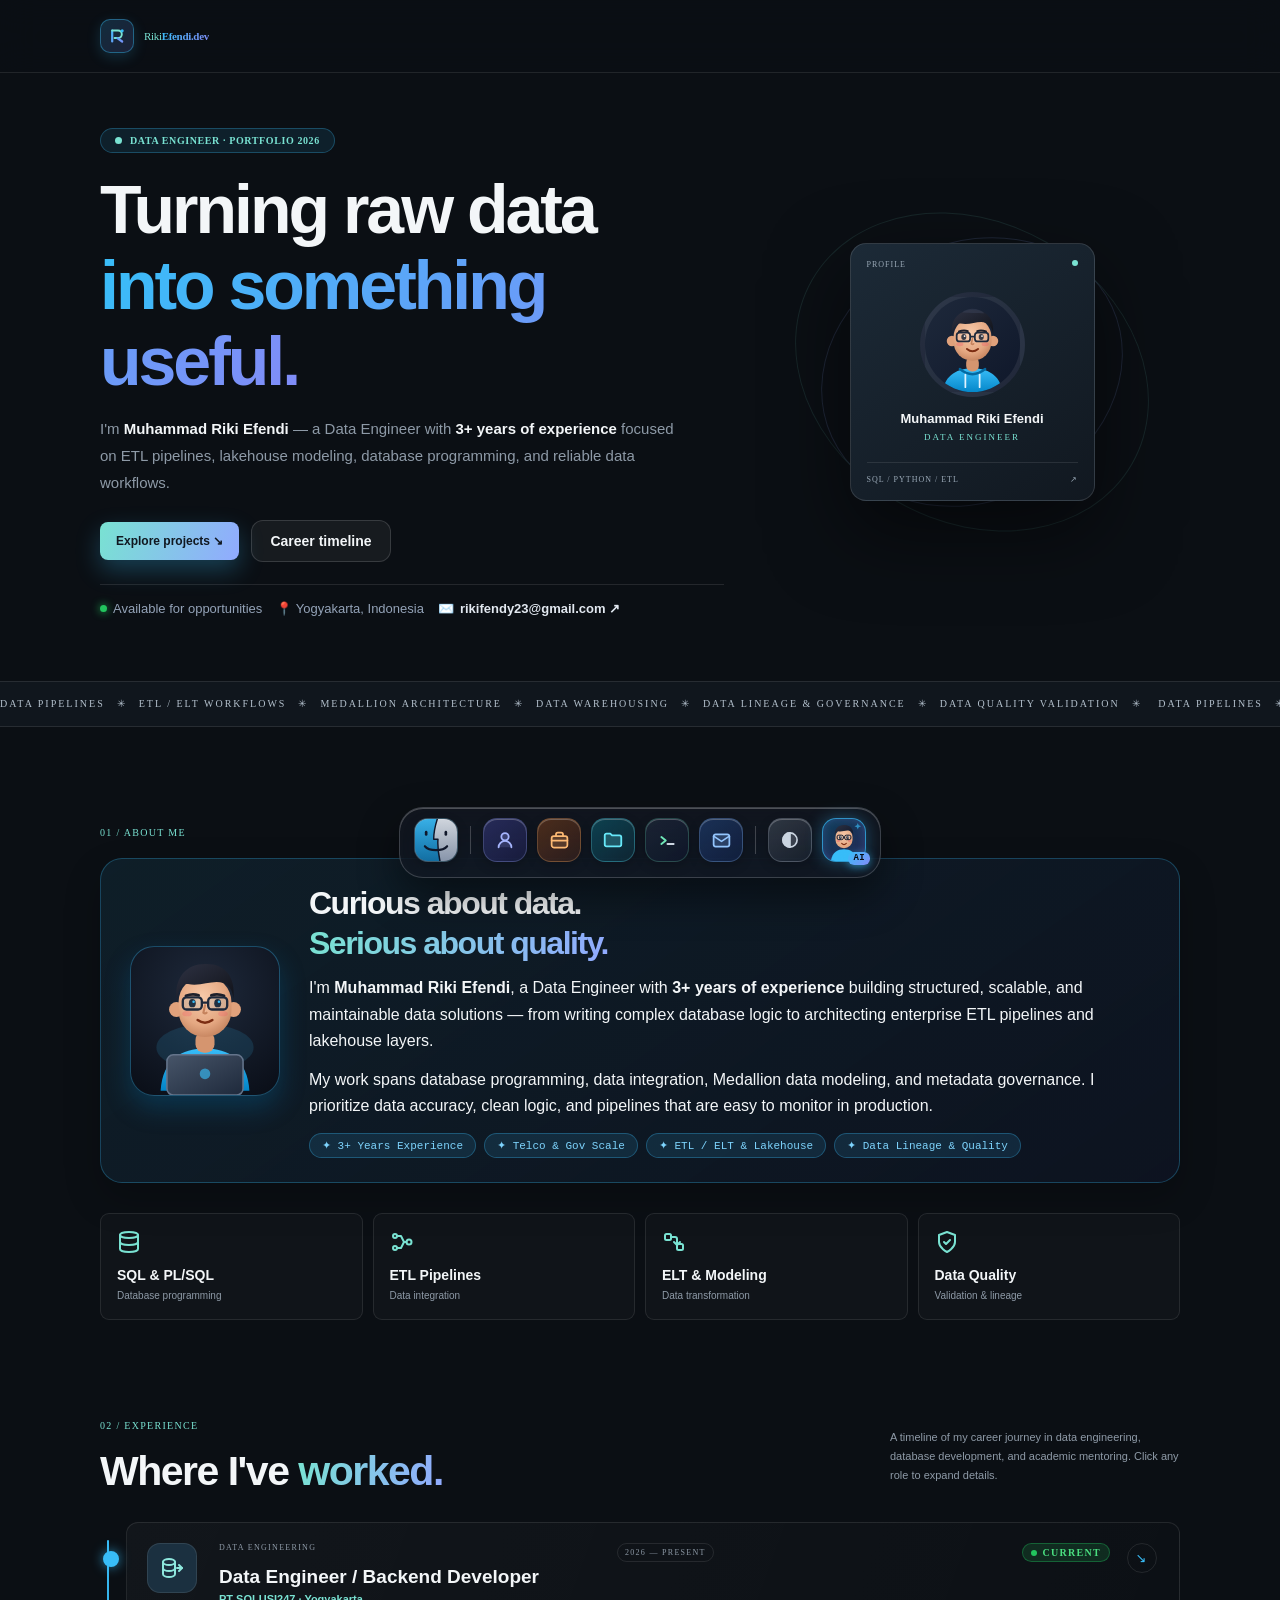
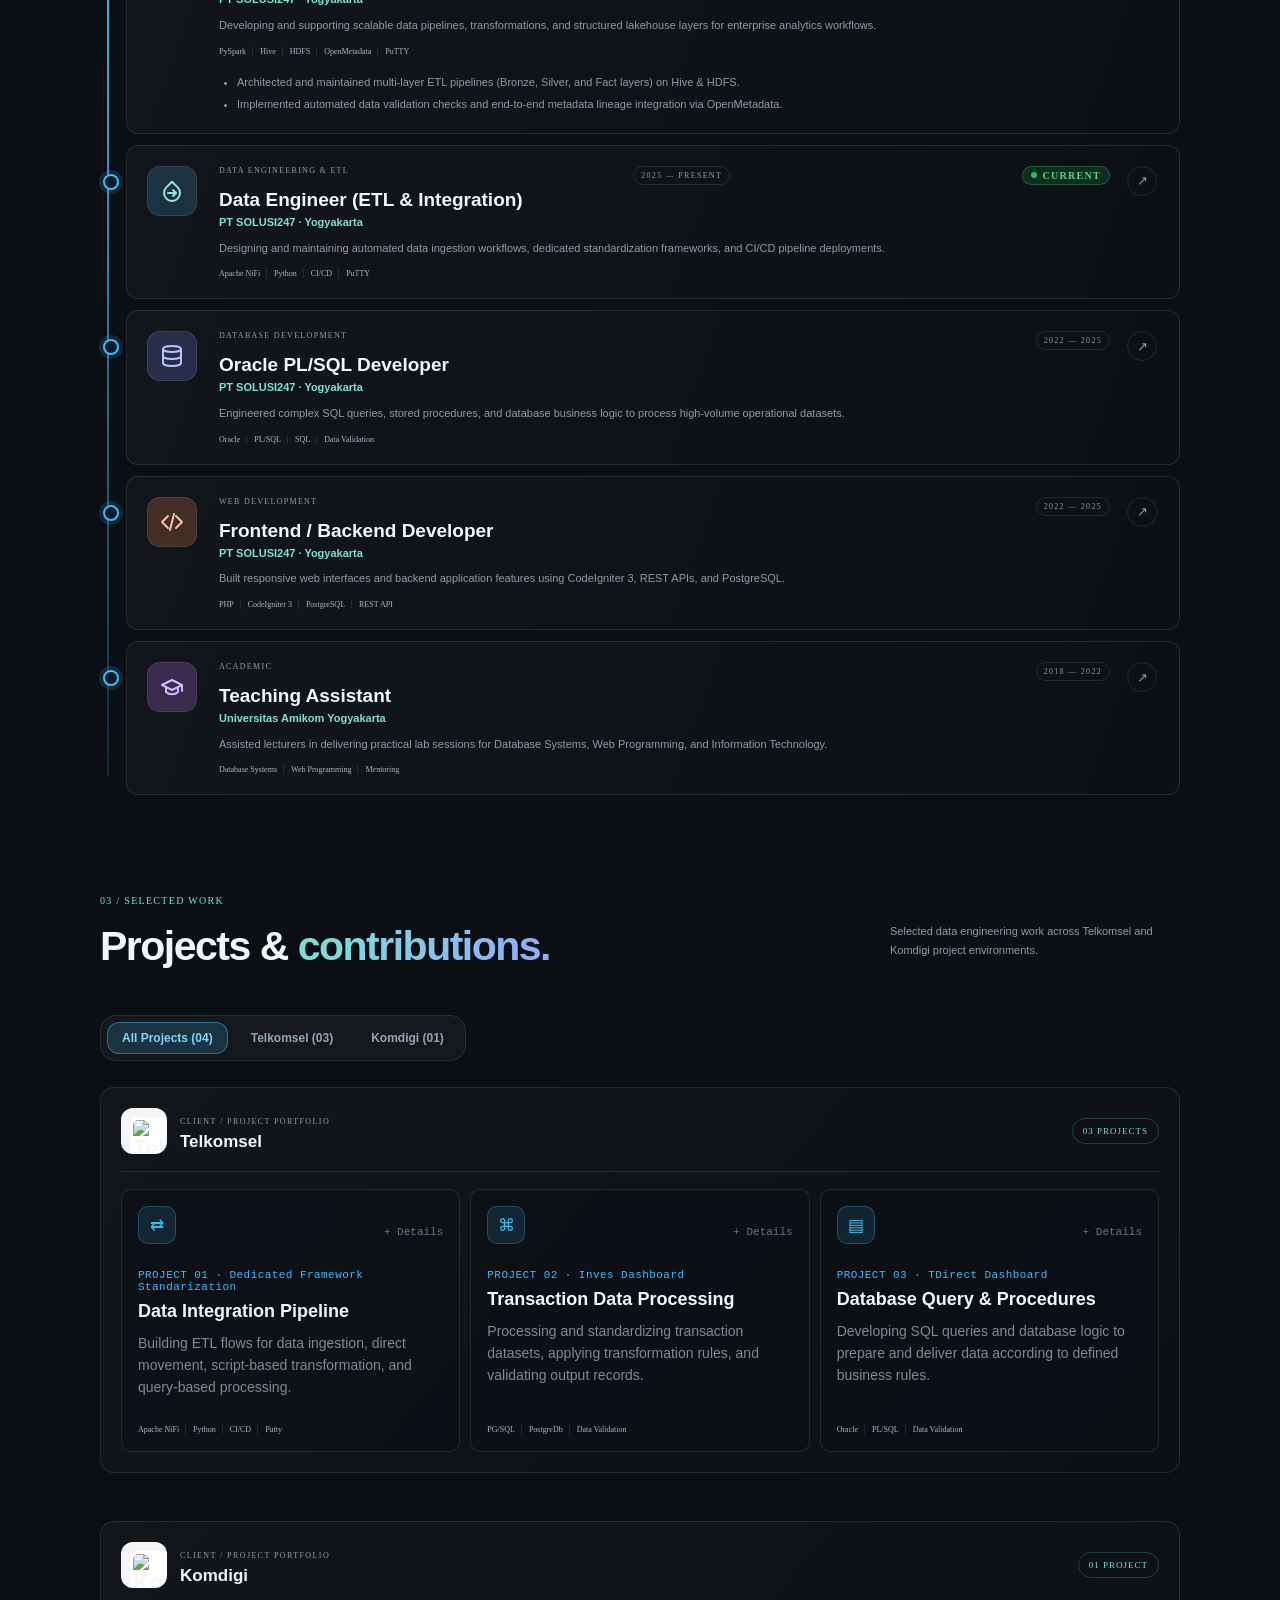
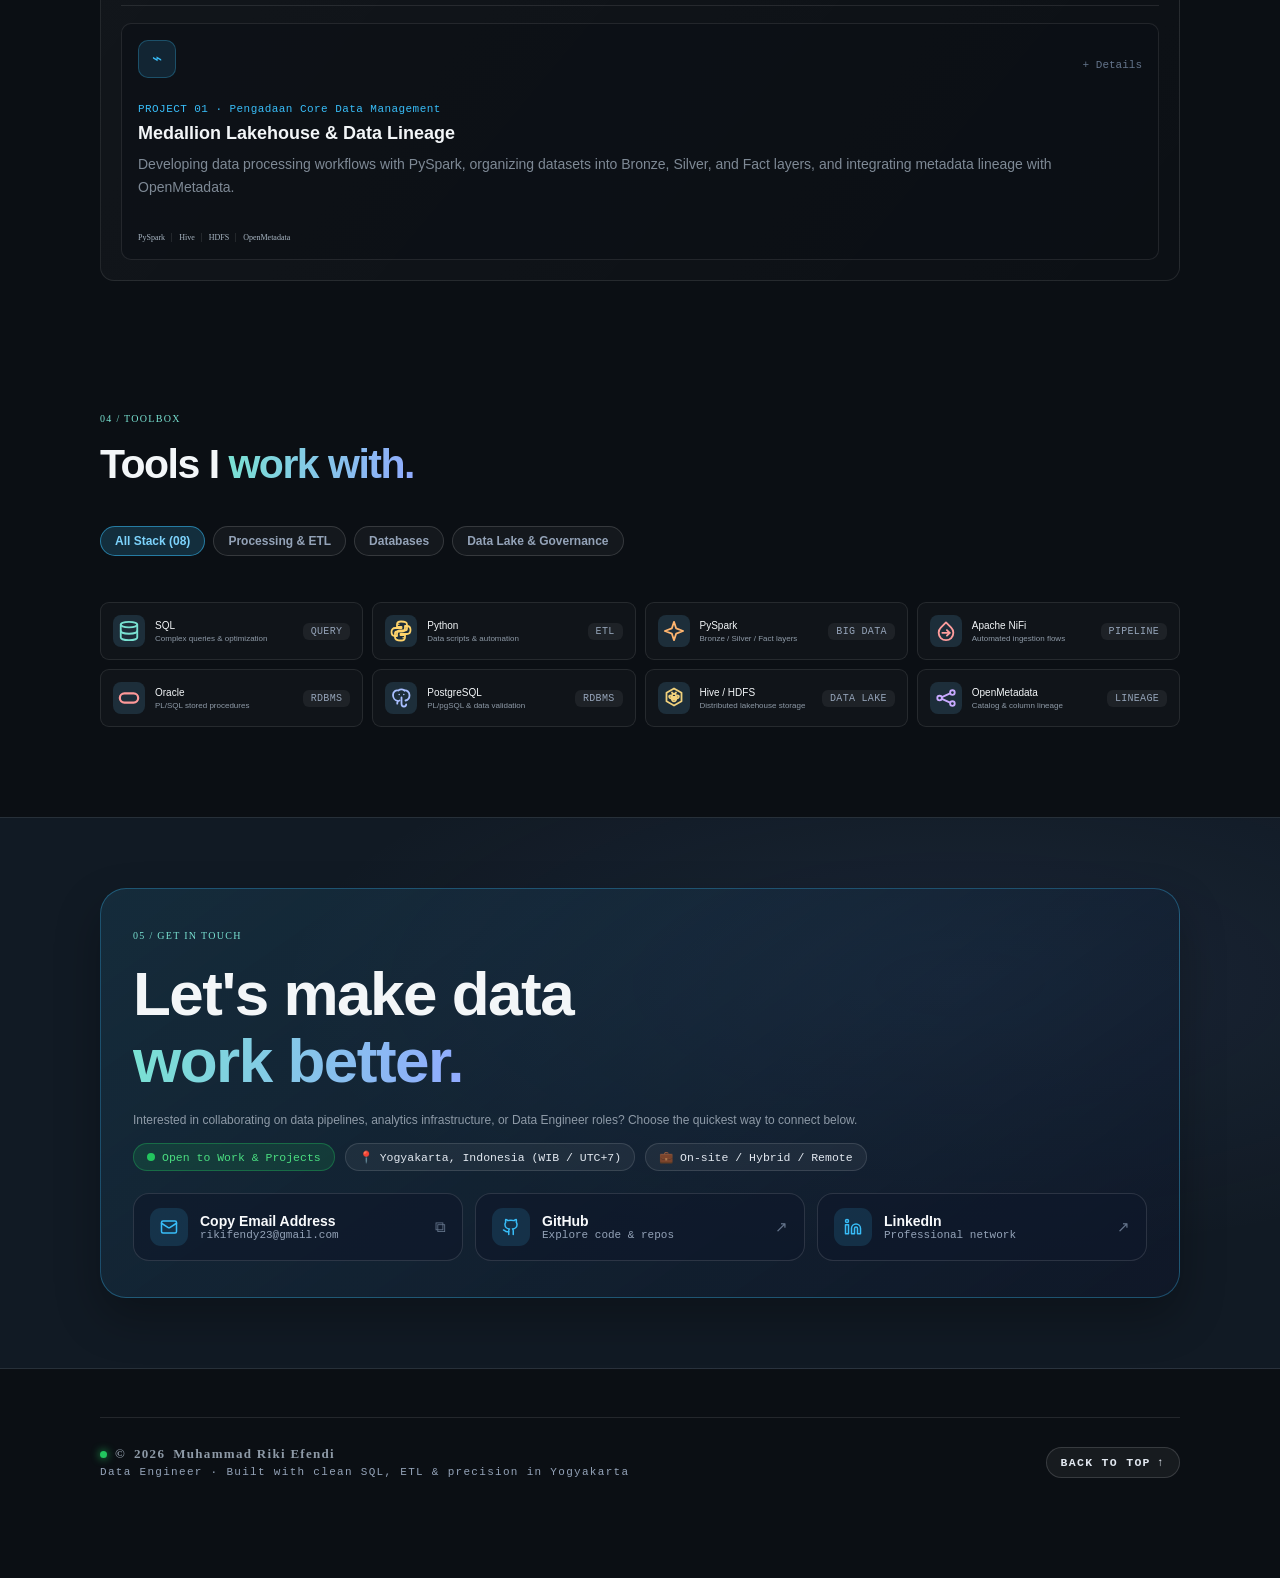
==== commit 8d3255e3: "Update index.html" ====
--- a/index.html
+++ b/index.html
@@ -2845,15 +2845,6 @@
   cursor: pointer;
 }
 
-@media (max-width: 768px) {
-  #rickyai-trigger-btn {
-    bottom: 20px;
-    left: 16px;
-    padding: 9px 14px;
-    font-size: 12px;
-  }
-}
-
 /* Reset agar #rickyai-trigger-btn duduk sejajar di dalam Dock */
 #links.macos-dock #rickyai-trigger-btn {
   position: relative !important;
@@ -3004,6 +2995,73 @@
 }
 .ai-bot-row .ai-msg-bot {
   max-width: 100%;
+}
+/* =========================================================
+   KUNCI POSISI DOCK & TOMBOL MENU HP (LETAKKAN PALING BAWAH)
+   ========================================================= */
+@media (max-width: 768px) {
+  /* Pastikan tombol pemicu biru di pojok kanan bawah selalu muncul di HP */
+  #mobile-dock-toggle {
+    display: flex !important;
+    align-items: center !important;
+    justify-content: center !important;
+    position: fixed !important;
+    bottom: 20px !important;
+    right: 16px !important;
+    left: auto !important;
+    top: auto !important;
+    z-index: 2147483647 !important;
+    width: 48px !important;
+    height: 48px !important;
+    border-radius: 16px !important;
+    background: rgba(22, 27, 38, 0.94) !important;
+    border: 1.5px solid #38bdf8 !important;
+    color: #38bdf8 !important;
+    opacity: 1 !important;
+    visibility: visible !important;
+    pointer-events: auto !important;
+  }
+
+  /* Sembunyikan Dock secara default di HP */
+  #links.macos-dock {
+    display: flex !important;
+    flex-direction: column !important;
+    align-items: center !important;
+    gap: 8px !important;
+    position: fixed !important;
+    bottom: 78px !important;
+    right: 16px !important;
+    top: auto !important;
+    left: auto !important;
+    z-index: 2147483646 !important;
+    width: auto !important;
+    padding: 10px 8px !important;
+    border-radius: 22px !important;
+    transform-origin: bottom right !important;
+    opacity: 0 !important;
+    visibility: hidden !important;
+    pointer-events: none !important;
+    transform: translateY(18px) scale(0.45) !important;
+  }
+
+  /* Munculkan Dock saat tombol biru diklik */
+  #links.macos-dock.dock-open {
+    opacity: 1 !important;
+    visibility: visible !important;
+    pointer-events: auto !important;
+    transform: translateY(0) scale(1) !important;
+  }
+
+  /* Ukuran seragam seluruh ikon termasuk RickyAI di HP */
+  #links.macos-dock .dock-item,
+  #links.macos-dock #rickyai-trigger-btn {
+    width: 40px !important;
+    height: 40px !important;
+    border-radius: 12px !important;
+    opacity: 1 !important;
+    visibility: visible !important;
+    transform: none !important;
+  }
 }
 
 </style>
@@ -3375,6 +3433,51 @@
   }
 
 </script>
+<script>
+(function () {
+  function initMobileDock() {
+    const dock = document.getElementById('links');
+    if (!dock) return;
+
+    // Pastikan dock menempel langsung di body
+    if (dock.parentElement !== document.body) {
+      document.body.appendChild(dock);
+    }
+
+    // Buat tombol biru pojok kanan bawah jika belum ada
+    let toggleBtn = document.getElementById('mobile-dock-toggle');
+    if (!toggleBtn) {
+      toggleBtn = document.createElement('button');
+      toggleBtn.id = 'mobile-dock-toggle';
+      toggleBtn.type = 'button';
+      toggleBtn.setAttribute('aria-label', 'Buka Menu');
+      toggleBtn.innerHTML = `<svg width="22" height="22" viewBox="0 0 24 24" fill="currentColor"><rect x="3" y="3" width="5" height="5" rx="1.2"/><rect x="9.5" y="3" width="5" height="5" rx="1.2"/><rect x="16" y="3" width="5" height="5" rx="1.2"/><rect x="3" y="9.5" width="5" height="5" rx="1.2"/><rect x="9.5" y="9.5" width="5" height="5" rx="1.2"/><rect x="16" y="9.5" width="5" height="5" rx="1.2"/><rect x="3" y="16" width="5" height="5" rx="1.2"/><rect x="9.5" y="16" width="5" height="5" rx="1.2"/><rect x="16" y="16" width="5" height="5" rx="1.2"/></svg>`;
+      document.body.appendChild(toggleBtn);
+    }
+
+    // Pasang fungsi buka/tutup
+    toggleBtn.onclick = function (e) {
+      e.stopPropagation();
+      const isOpen = dock.classList.toggle('dock-open');
+      toggleBtn.classList.toggle('is-open', isOpen);
+    };
+
+    // Otomatis tutup setelah memilih salah satu ikon di Dock
+    dock.querySelectorAll('.dock-item').forEach(function (item) {
+      item.addEventListener('click', function () {
+        dock.classList.remove('dock-open');
+        toggleBtn.classList.remove('is-open');
+      });
+    });
+  }
+
+  if (document.readyState === 'loading') {
+    document.addEventListener('DOMContentLoaded', initMobileDock);
+  } else {
+    initMobileDock();
+  }
+})();
+</script>
 
 <footer class="wrap">
   <div class="footer-left">
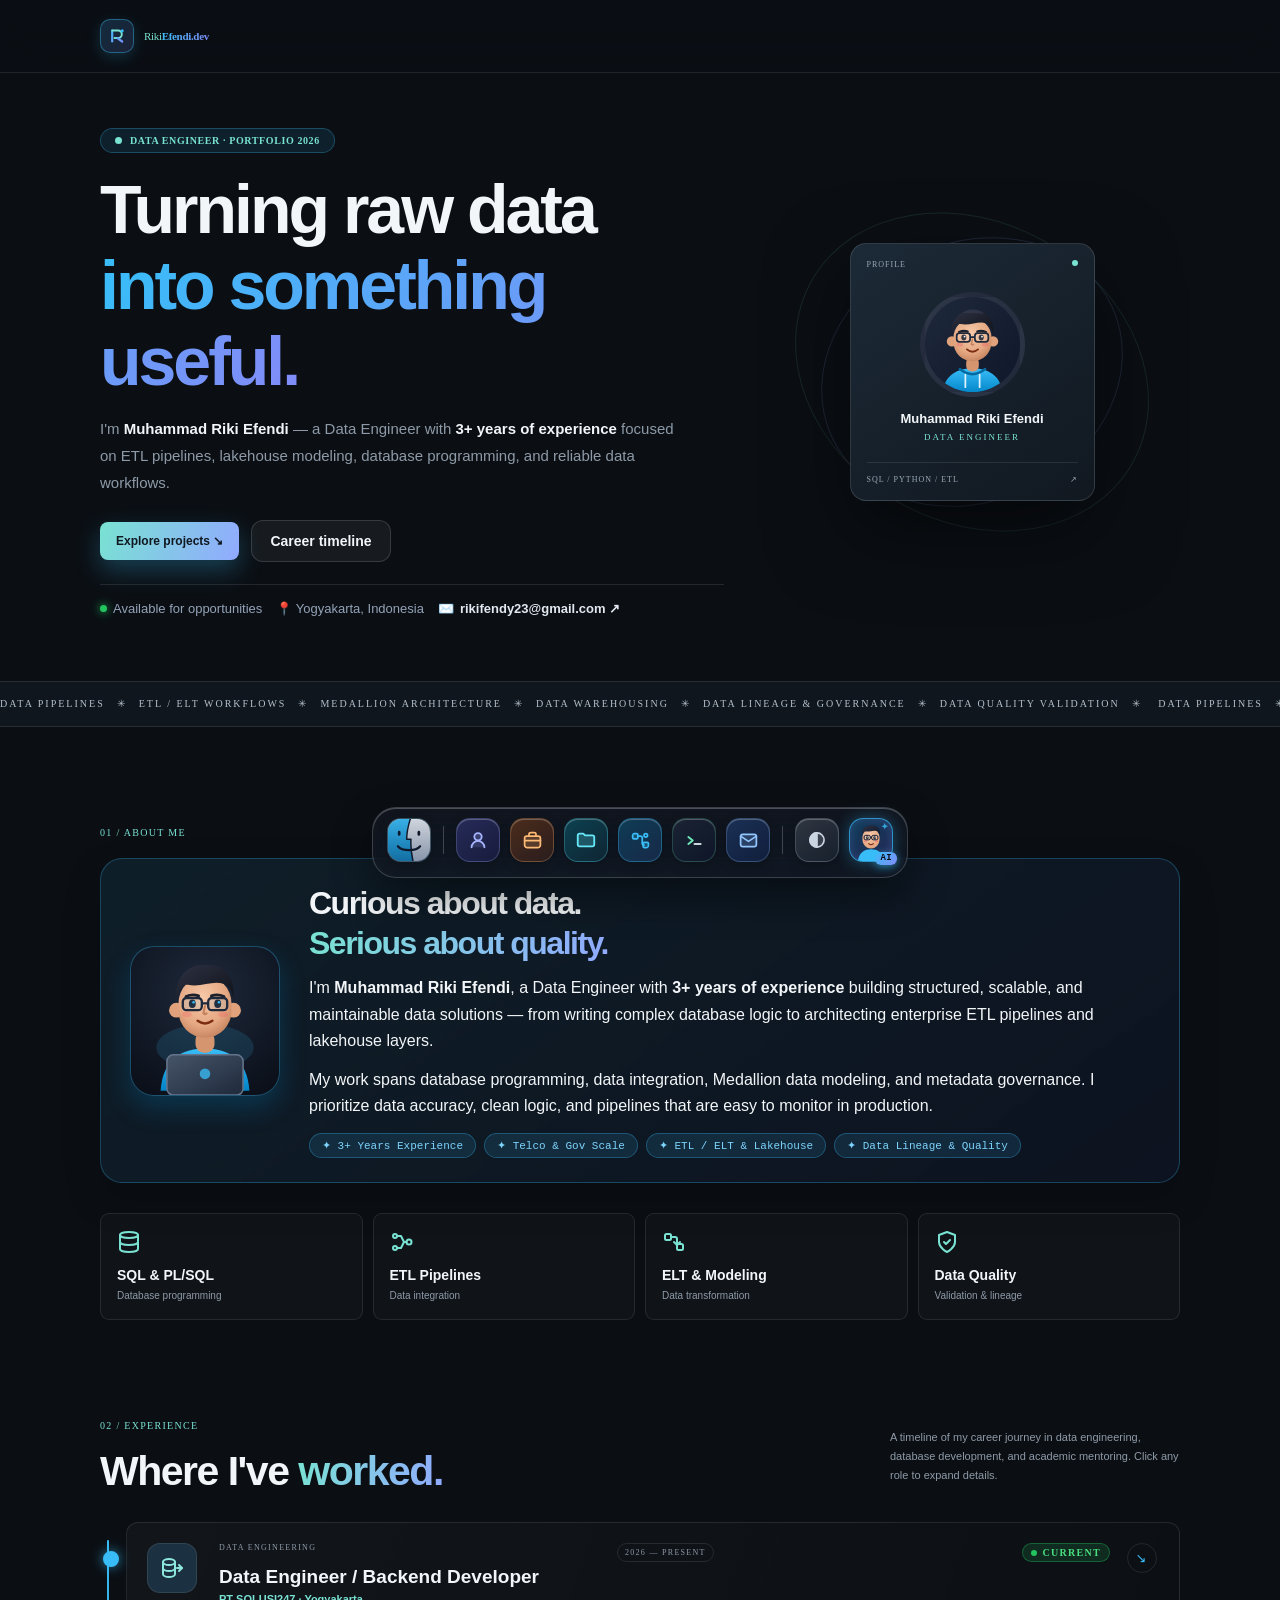
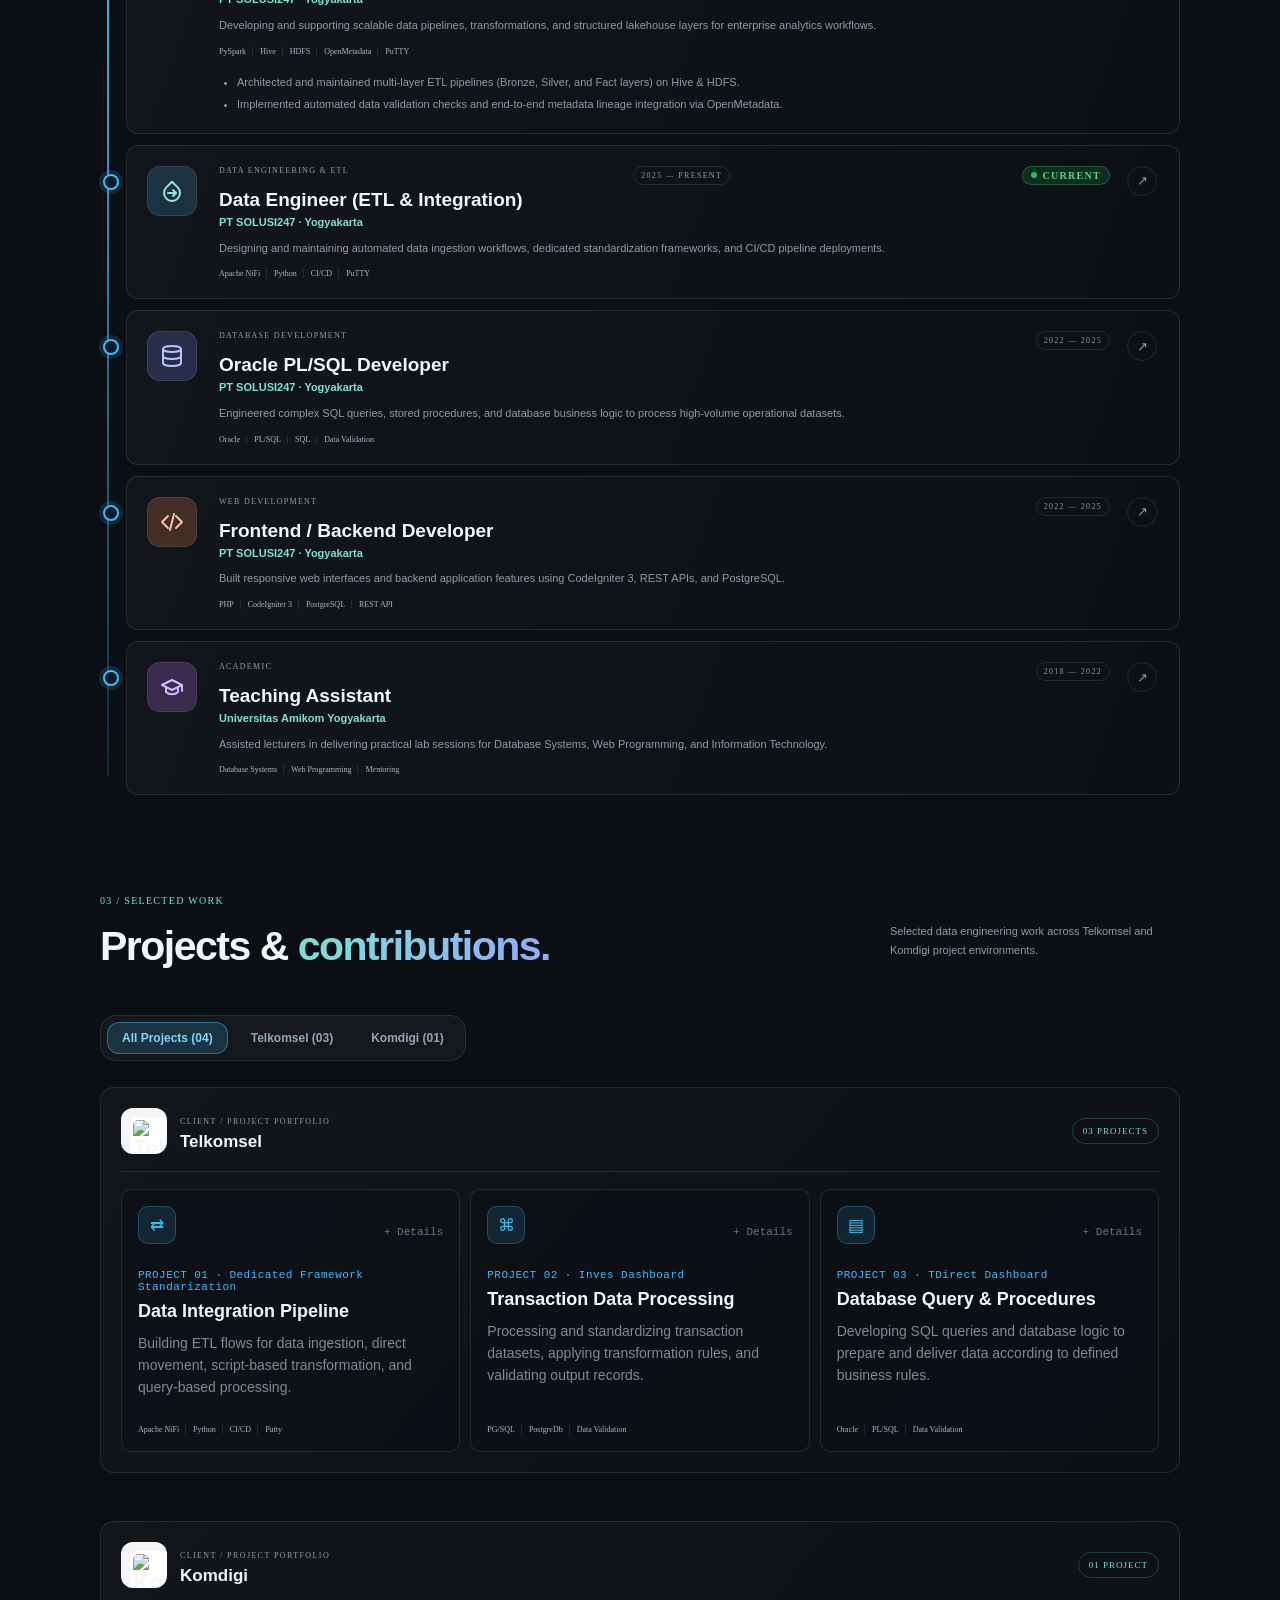
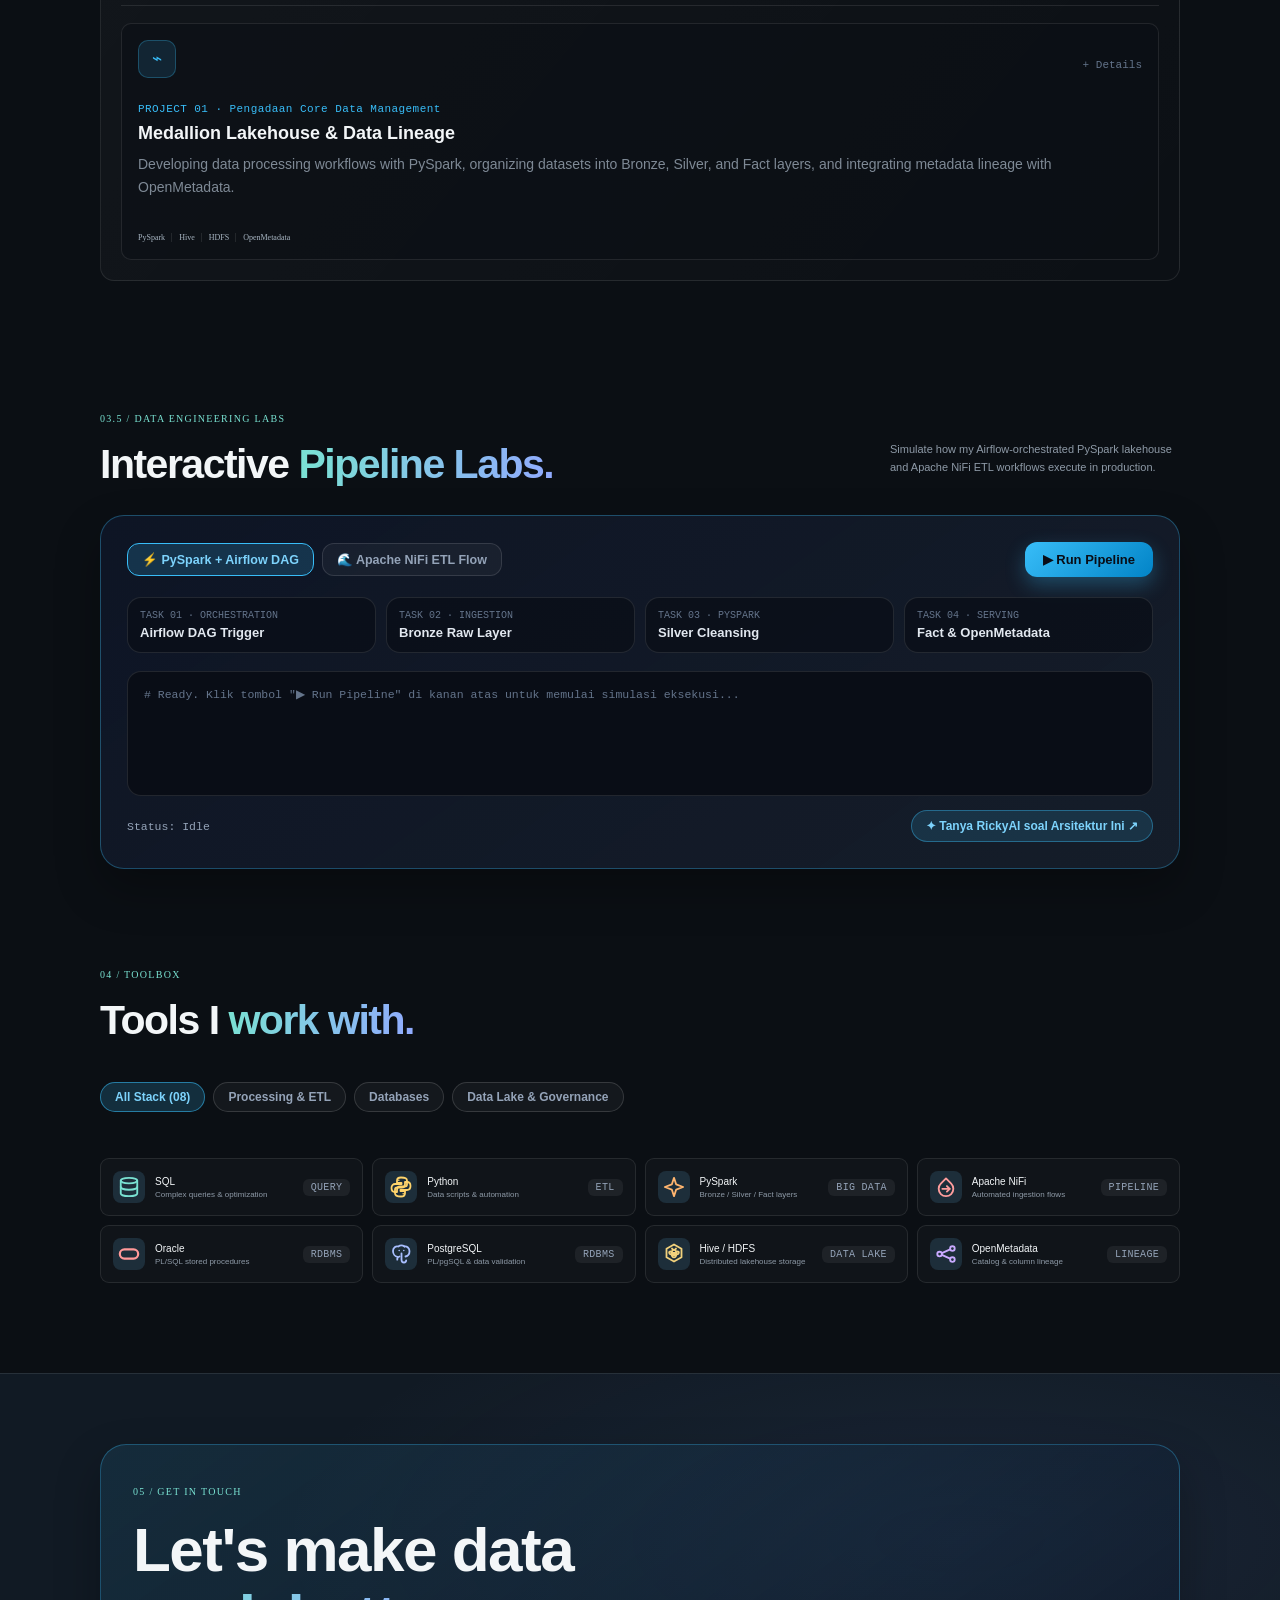
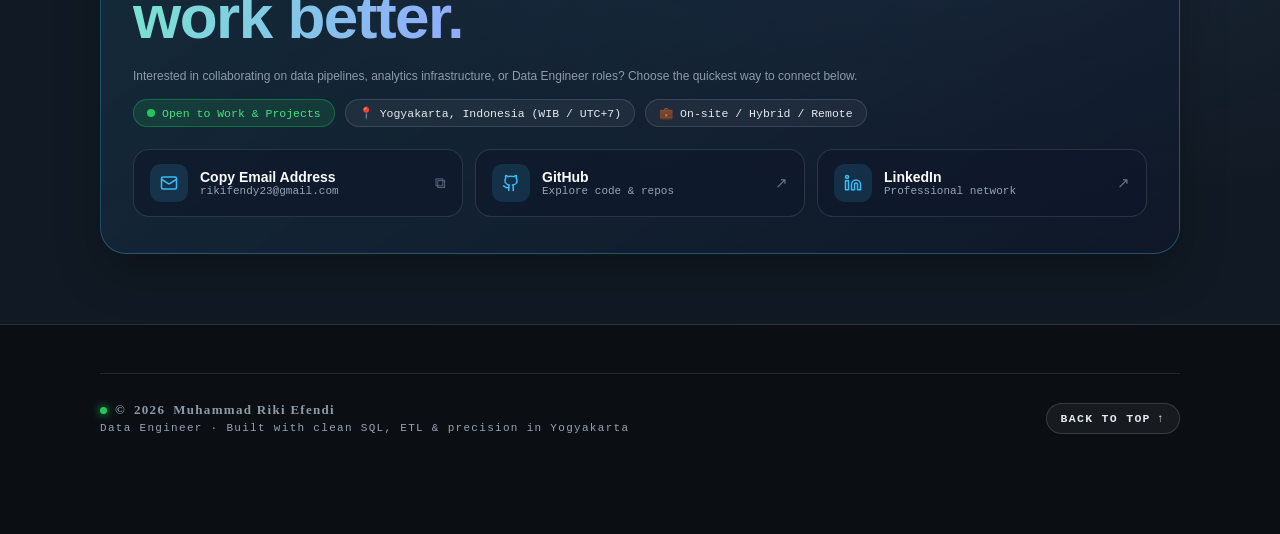
==== commit 3bb9dbd3: "add fitur" ====
--- a/index.html
+++ b/index.html
@@ -471,8 +471,6 @@
 }
 
 </style>
-
-
   <nav class="wrap nav">
   <style>
   /* Logo Brand Interaktif RikiEfendi.dev */
@@ -600,6 +598,17 @@
   <a class="dock-item" href="#projects" data-label="Projects" aria-label="Projects" style="overflow: hidden; border: 1px solid rgba(103, 232, 249, 0.28); padding: 0; background: linear-gradient(145deg, rgba(6, 182, 212, 0.28), rgba(14, 116, 144, 0.16));">
     <svg width="22" height="22" viewBox="0 0 24 24" fill="none" stroke="#67E8F9" stroke-width="2" stroke-linecap="round" stroke-linejoin="round">
       <path d="M3 7a2 2 0 0 1 2-2h4l2 2h8a2 2 0 0 1 2 2v8a2 2 0 0 1-2 2H5a2 2 0 0 1-2-2V7z" fill="rgba(103, 232, 249, 0.2)"/>
+    </svg>
+  </a>
+
+  <!-- Data Engineering Labs (Taruh di antara Projects & Toolbox) -->
+  <a class="dock-item" href="#labs" data-label="DE Labs" aria-label="Data Engineering Labs" style="overflow: hidden; border: 1px solid rgba(56, 189, 248, 0.35); padding: 0; background: linear-gradient(145deg, rgba(14, 165, 233, 0.28), rgba(59, 130, 246, 0.18));">
+    <svg width="21" height="21" viewBox="0 0 24 24" fill="none" stroke="#38BDF8" stroke-width="2" stroke-linecap="round" stroke-linejoin="round">
+      <!-- Ikon Simpul Pipeline / DAG -->
+      <rect x="3" y="4" width="6" height="6" rx="1.5" fill="rgba(56, 189, 248, 0.2)"/>
+      <rect x="15" y="14" width="6" height="6" rx="1.5" fill="rgba(56, 189, 248, 0.2)"/>
+      <path d="M9 7h3a2 2 0 0 1 2 2v6a2 2 0 0 0 2 2h-1"/>
+      <circle cx="18" cy="6" r="2"/>
     </svg>
   </a>
 
@@ -2190,6 +2199,334 @@
       }
     });
   });
+})();
+</script>
+<style>
+/* Data Engineering Labs Simulator */
+.de-labs-box {
+  padding: 26px;
+  border-radius: 24px;
+  background: linear-gradient(145deg, rgba(15, 23, 42, 0.78), rgba(30, 41, 59, 0.55));
+  border: 1px solid rgba(56, 189, 248, 0.32);
+  box-shadow: 0 20px 45px rgba(0, 0, 0, 0.28);
+}
+
+.labs-top-bar {
+  display: flex;
+  flex-wrap: wrap;
+  align-items: center;
+  justify-content: space-between;
+  gap: 12px;
+  margin-bottom: 20px;
+}
+
+.labs-tabs {
+  display: inline-flex;
+  flex-wrap: wrap;
+  gap: 8px;
+}
+
+.labs-tab {
+  padding: 8px 14px;
+  border-radius: 12px;
+  border: 1px solid rgba(255, 255, 255, 0.12);
+  background: rgba(255, 255, 255, 0.04);
+  color: #94a3b8;
+  font-family: 'DM Sans', sans-serif;
+  font-size: 12.5px;
+  font-weight: 700;
+  cursor: pointer;
+  transition: all 0.2s ease;
+}
+
+.labs-tab.active {
+  background: rgba(56, 189, 248, 0.18);
+  border-color: #38bdf8;
+  color: #7dd3fc;
+}
+
+.labs-run-btn {
+  display: inline-flex;
+  align-items: center;
+  gap: 8px;
+  padding: 10px 18px;
+  border-radius: 12px;
+  border: none;
+  background: linear-gradient(135deg, #38bdf8, #0284c7);
+  color: #090d16;
+  font-family: 'DM Sans', sans-serif;
+  font-size: 13px;
+  font-weight: 800;
+  cursor: pointer;
+  box-shadow: 0 8px 20px rgba(56, 189, 248, 0.3);
+  transition: transform 0.2s ease, box-shadow 0.2s ease;
+}
+
+.labs-run-btn:hover {
+  transform: translateY(-2px);
+  box-shadow: 0 12px 26px rgba(56, 189, 248, 0.45);
+}
+
+.labs-run-btn:disabled {
+  opacity: 0.65;
+  cursor: wait;
+  transform: none;
+}
+
+/* Diagram Node Arsitektur */
+.labs-dag-grid {
+  display: grid;
+  grid-template-columns: repeat(4, 1fr);
+  gap: 10px;
+  margin-bottom: 18px;
+}
+
+.dag-node {
+  padding: 12px;
+  border-radius: 14px;
+  background: rgba(9, 13, 22, 0.7);
+  border: 1px solid rgba(255, 255, 255, 0.1);
+  transition: all 0.3s ease;
+}
+
+.dag-node small {
+  display: block;
+  font-family: 'DM Mono', monospace;
+  font-size: 10px;
+  color: #64748b;
+  margin-bottom: 4px;
+}
+
+.dag-node strong {
+  display: block;
+  font-size: 13px;
+  color: #e2e8f0;
+}
+
+.dag-node.running {
+  border-color: #f59e0b;
+  box-shadow: 0 0 16px rgba(245, 158, 11, 0.3);
+}
+
+.dag-node.done {
+  border-color: #22c55e;
+  background: rgba(34, 197, 94, 0.1);
+}
+
+.dag-node.done small {
+  color: #4ade80;
+}
+
+/* Terminal Live Log */
+.labs-terminal {
+  padding: 14px 16px;
+  border-radius: 14px;
+  background: #090d16;
+  border: 1px solid rgba(255, 255, 255, 0.1);
+  font-family: 'DM Mono', monospace;
+  font-size: 11.5px;
+  line-height: 1.65;
+  color: #cbd5e1;
+  min-height: 125px;
+  max-height: 170px;
+  overflow-y: auto;
+}
+
+.labs-footer-bar {
+  display: flex;
+  flex-wrap: wrap;
+  align-items: center;
+  justify-content: space-between;
+  gap: 12px;
+  margin-top: 14px;
+}
+
+.labs-ask-ai-btn {
+  display: inline-flex;
+  align-items: center;
+  gap: 7px;
+  padding: 8px 14px;
+  border-radius: 999px;
+  background: rgba(56, 189, 248, 0.14);
+  border: 1px solid rgba(56, 189, 248, 0.4);
+  color: #7dd3fc;
+  font-family: 'DM Sans', sans-serif;
+  font-size: 12px;
+  font-weight: 700;
+  cursor: pointer;
+  transition: all 0.2s ease;
+}
+
+.labs-ask-ai-btn:hover {
+  background: rgba(56, 189, 248, 0.25);
+  transform: translateY(-1px);
+}
+
+@media (max-width: 720px) {
+  .labs-dag-grid {
+    grid-template-columns: repeat(2, 1fr);
+  }
+}
+</style>
+<section class="wrap section" id="labs">
+  <div class="sectionhead">
+    <div>
+      <label>03.5 / DATA ENGINEERING LABS</label>
+      <h2>Interactive <span>Pipeline Labs.</span></h2>
+    </div>
+    <p>Simulate how my Airflow-orchestrated PySpark lakehouse and Apache NiFi ETL workflows execute in production.</p>
+  </div>
+
+  <div class="de-labs-box">
+    <div class="labs-top-bar">
+      <div class="labs-tabs" role="tablist">
+        <button type="button" class="labs-tab active" data-pipe="pyspark">⚡ PySpark + Airflow DAG</button>
+        <button type="button" class="labs-tab" data-pipe="nifi">🌊 Apache NiFi ETL Flow</button>
+      </div>
+      <button type="button" class="labs-run-btn" id="labs-run-btn">▶ Run Pipeline</button>
+    </div>
+
+    <!-- 4 Tahap Node Arsitektur -->
+    <div class="labs-dag-grid" id="labs-dag-nodes">
+      <div class="dag-node" id="dag-step-0"><small>TASK 01 · ORCHESTRATION</small><strong>Airflow DAG Trigger</strong></div>
+      <div class="dag-node" id="dag-step-1"><small>TASK 02 · INGESTION</small><strong>Bronze Raw Layer</strong></div>
+      <div class="dag-node" id="dag-step-2"><small>TASK 03 · PYSPARK</small><strong>Silver Cleansing</strong></div>
+      <div class="dag-node" id="dag-step-3"><small>TASK 04 · SERVING</small><strong>Fact &amp; OpenMetadata</strong></div>
+    </div>
+
+    <!-- Live Console Output -->
+    <div class="labs-terminal" id="labs-console">
+      <div style="color:#64748b;"># Ready. Klik tombol "▶ Run Pipeline" di kanan atas untuk memulai simulasi eksekusi...</div>
+    </div>
+
+    <!-- Jembatan Langsung ke RickyAI -->
+    <div class="labs-footer-bar">
+      <span id="labs-status-badge" style="font-family:'DM Mono',monospace;font-size:11.5px;color:#94a3b8;">Status: Idle</span>
+      <button type="button" class="labs-ask-ai-btn" id="labs-explain-ai-btn">
+        ✦ Tanya RickyAI soal Arsitektur Ini ↗
+      </button>
+    </div>
+  </div>
+</section>
+<script>
+(function () {
+  const runBtn = document.getElementById('labs-run-btn');
+  const consoleEl = document.getElementById('labs-console');
+  const statusEl = document.getElementById('labs-status-badge');
+  const tabs = document.querySelectorAll('.labs-tab');
+  const askAiBtn = document.getElementById('labs-explain-ai-btn');
+  if (!runBtn || !consoleEl) return;
+
+  let currentPipe = 'pyspark';
+  let isRunning = false;
+
+  const configs = {
+    pyspark: {
+      nodes: [
+        ['TASK 01 · AIRFLOW', 'DAG Schedule Trigger'],
+        ['TASK 02 · HDFS', 'Bronze Raw Ingestion'],
+        ['TASK 03 · PYSPARK', 'Silver Cleansing & DQ'],
+        ['TASK 04 · HIVE / LINEAGE', 'Fact Table & OpenMetadata']
+      ],
+      logs: [
+        '[Airflow] Triggering DAG: <b>medallion_lakehouse_daily</b>...',
+        '[Bronze] Reading raw procurement logs into HDFS Parquet partition...',
+        '[PySpark] Deduplicating keys, casting types &amp; filtering NULLs (1,420 valid rows)...',
+        '[Success] Fact table updated &amp; column lineage synced to <b>OpenMetadata</b> ✓'
+      ],
+      aiPrompt: 'Jelaskan arsitektur PySpark dan Airflow di Labs'
+    },
+    nifi: {
+      nodes: [
+        ['PROCESSOR 01 · SOURCE', 'Listen / QueryDatabase'],
+        ['PROCESSOR 02 · ROUTING', 'RouteOnAttribute'],
+        ['PROCESSOR 03 · TRANSFORM', 'ExecuteScript / Jolt'],
+        ['PROCESSOR 04 · TARGET', 'PutDatabaseRecord (SQL)']
+      ],
+      logs: [
+        '[NiFi] FlowFile batch ingested from upstream source system...',
+        '[Routing] Validating schema attributes &amp; routing valid records...',
+        '[Transform] Applying standardized framework rules &amp; Python script...',
+        '[Success] Committed 980 validated records to target database (0 errors) ✓'
+      ],
+      aiPrompt: 'Jelaskan alur ETL Apache NiFi di Labs'
+    }
+  };
+
+  function renderNodes() {
+    const list = configs[currentPipe].nodes;
+    list.forEach((item, idx) => {
+      const el = document.getElementById('dag-step-' + idx);
+      if (el) {
+        el.className = 'dag-node';
+        el.innerHTML = `<small>${item[0]}</small><strong>${item[1]}</strong>`;
+      }
+    });
+    consoleEl.innerHTML = '<div style="color:#64748b;"># Pipeline switched. Klik "▶ Run Pipeline" untuk menjalankan simulasi...</div>';
+    statusEl.textContent = 'Status: Ready';
+    statusEl.style.color = '#94a3b8';
+  }
+
+  tabs.forEach(tab => {
+    tab.addEventListener('click', () => {
+      if (isRunning) return;
+      tabs.forEach(t => t.classList.remove('active'));
+      tab.classList.add('active');
+      currentPipe = tab.getAttribute('data-pipe');
+      renderNodes();
+    });
+  });
+
+  runBtn.addEventListener('click', () => {
+    if (isRunning) return;
+    isRunning = true;
+    runBtn.disabled = true;
+    runBtn.textContent = '⏳ Running...';
+    consoleEl.innerHTML = '';
+    statusEl.textContent = 'Status: Executing DAG...';
+    statusEl.style.color = '#f59e0b';
+
+    const logs = configs[currentPipe].logs;
+    logs.forEach((line, idx) => {
+      setTimeout(() => {
+        if (idx > 0) {
+          const prev = document.getElementById('dag-step-' + (idx - 1));
+          if (prev) { prev.classList.remove('running'); prev.classList.add('done'); }
+        }
+        const curr = document.getElementById('dag-step-' + idx);
+        if (curr) curr.classList.add('running');
+
+        const time = new Date().toTimeString().split(' ')[0];
+        consoleEl.innerHTML += `<div><span style="color:#38bdf8;">[${time}]</span> ${line}</div>`;
+        consoleEl.scrollTop = consoleEl.scrollHeight;
+
+        if (idx === logs.length - 1) {
+          setTimeout(() => {
+            if (curr) { curr.classList.remove('running'); curr.classList.add('done'); }
+            isRunning = false;
+            runBtn.disabled = false;
+            runBtn.textContent = '▶ Run Again';
+            statusEl.textContent = 'Status: Completed (0 Failed)';
+            statusEl.style.color = '#4ade80';
+          }, 500);
+        }
+      }, idx * 700);
+    });
+  });
+
+  // Hubungkan Tombol "Tanya RickyAI soal Arsitektur Ini" langsung ke Modal RickyAI
+  if (askAiBtn) {
+    askAiBtn.addEventListener('click', () => {
+      const overlay = document.getElementById('secret-ai-overlay');
+      const input = document.getElementById('ai-chat-input');
+      const form = document.getElementById('ai-chat-form');
+      if (overlay && input && form) {
+        overlay.classList.add('open');
+        input.value = configs[currentPipe].aiPrompt;
+        form.dispatchEvent(new Event('submit'));
+      }
+    });
+  }
 })();
 </script>
 
@@ -3180,7 +3517,7 @@
     const q = text.toLowerCase();
 
     // 0. Identitas AI
-    if (q.includes('kamu') || q.includes('sapa') || q.includes('siapa ini') || q.includes('who are you')) {
+    if (q.includes('kamu') || q.includes('hai') || q.includes('siapa ini') || q.includes('who are you')) {
       return 'Saya <b>RickyAI</b> ✨ — asisten virtual interaktif di portofolio <b>Muhammad Riki Efendi</b>. Saya bisa merangkum profil, insight teknis proyek, atau mengarahkanmu langsung ke bagian yang kamu cari!';
     }
 
@@ -3224,25 +3561,6 @@
     // 6. Profil Umum Riki
     if (q.includes('siapa') || q.includes('riki') || q.includes('ricky') || q.includes('profil') || q.includes('halo') || q.includes('hai')) {
       return '<b>Muhammad Riki Efendi</b> adalah Data Engineer &amp; SQL Specialist di <b>PT SOLUSI247 Yogyakarta</b> dengan pengalaman 3+ tahun dalam pengolahan data, logika database, dan pipeline ETL.';
-    }
-    // Simulasi Pipeline Bronze -> Silver -> Fact di dalam Chat RickyAI
-    if (q.includes('simulasi') || q.includes('etl') || q.includes('bronze') || q.includes('silver') || q.includes('fact') || q.includes('contoh data')) {
-      return 'Ini contoh bagaimana Riki mengolah data kotor hingga siap analisis (<b>Medallion Pipeline</b>):<br><br>' +
-        '<div style="font-family:\'DM Mono\',monospace;font-size:11px;background:rgba(9,13,22,0.85);border:1px solid rgba(56,189,248,0.3);border-radius:10px;padding:8px 10px;overflow-x:auto;">' +
-        '<div style="color:#f59e0b;margin-bottom:4px;"><b>1. BRONZE (Raw Input):</b></div>' +
-        '<div style="color:#94a3b8;margin-bottom:8px;">TRX-01 | yogya | 150000<br>TRX-01 | yogya | 150000 <span style="color:#fda4af;">(Duplikat)</span><br>TRX-02 | SLEMAN | NULL <span style="color:#fda4af;">(Invalid)</span></div>' +
-        '<div style="color:#38bdf8;margin-bottom:4px;"><b>2. SILVER (Clean &amp; Validated):</b></div>' +
-        '<div style="color:#cbd5e1;margin-bottom:8px;">TRX-01 | Yogyakarta | 150,000 ✓</div>' +
-        '<div style="color:#4ade80;margin-bottom:4px;"><b>3. FACT (Dashboard Ready):</b></div>' +
-        '<div style="color:#f8fafc;">Region: Yogyakarta | Total: <b>Rp 150,000</b></div>' +
-        '</div>';
-    }
-    // Slash Command: Bersihkan Riwayat Chat (/clear)
-    if (q === '/clear' || q === 'clear' || q === 'hapus chat') {
-      setTimeout(() => {
-        chatBox.innerHTML = '<div class="ai-bot-row"><div class="ai-mini-avatar" aria-hidden="true">' + miniAvatarSvg + '</div><div class="ai-msg-bot">Riwayat obrolan dibersihkan! ✨ Ketik pertanyaan atau ketik <b>/help</b> untuk melihat daftar perintah.</div></div>';
-      }, 150);
-      return 'Membersihkan layar obrolan...';
     }
 
     // Slash Command: Daftar Perintah Rahasia (/help)
@@ -3290,7 +3608,36 @@
         '</div></div><br>' +
         '<button type="button" onclick="document.getElementById(\'secret-ai-overlay\').classList.remove(\'open\'); document.getElementById(\'mac-spec-btn\').click();" style="padding:6px 12px;border-radius:8px;background:#38bdf8;border:none;color:#0f172a;font-size:11.5px;font-weight:800;cursor:pointer;">Request CV Lengkap ↗</button>';
     }
-
+  // 1. Penjelasan Khusus dari DE Labs (Taruh di atas pengecekan "etl" umum!)
+    if (q.includes('alur etl apache nifi') || q.includes('nifi di labs')) {
+      return '<b>Arsitektur Apache NiFi ETL Flow:</b><br>' +
+        'Dirancang untuk aliran data otomatis yang terstandarisasi—mulai dari penarikan data sumber (<i>Listen / QueryDatabase</i>), penyaringan atribut (<i>RouteOnAttribute</i>), transformasi berbasis skrip/query, hingga pengiriman tervalidasi ke database tujuan.';
+    }
+
+    if (q.includes('airflow') || q.includes('pyspark dan airflow')) {
+      return '<b>Arsitektur PySpark + Airflow (Medallion Lakehouse):</b><br>' +
+        '• <b>Airflow:</b> Mengatur jadwal eksekusi otomatis &amp; ketergantungan antar-tugas (DAG).<br>' +
+        '• <b>Bronze → Silver → Fact:</b> Data mentah disimpan di HDFS (Bronze), dibersihkan &amp; divalidasi dengan PySpark (Silver), lalu diagregasi menjadi tabel Fact yang tercatat <i>lineage</i>-nya di <b>OpenMetadata</b>.';
+    }
+ // Simulasi Pipeline Bronze -> Silver -> Fact di dalam Chat RickyAI
+    if (q.includes('simulasi') || q.includes('etl') || q.includes('bronze') || q.includes('silver') || q.includes('fact') || q.includes('contoh data')) {
+      return 'Ini contoh bagaimana Riki mengolah data kotor hingga siap analisis (<b>Medallion Pipeline</b>):<br><br>' +
+        '<div style="font-family:\'DM Mono\',monospace;font-size:11px;background:rgba(9,13,22,0.85);border:1px solid rgba(56,189,248,0.3);border-radius:10px;padding:8px 10px;overflow-x:auto;">' +
+        '<div style="color:#f59e0b;margin-bottom:4px;"><b>1. BRONZE (Raw Input):</b></div>' +
+        '<div style="color:#94a3b8;margin-bottom:8px;">TRX-01 | yogya | 150000<br>TRX-01 | yogya | 150000 <span style="color:#fda4af;">(Duplikat)</span><br>TRX-02 | SLEMAN | NULL <span style="color:#fda4af;">(Invalid)</span></div>' +
+        '<div style="color:#38bdf8;margin-bottom:4px;"><b>2. SILVER (Clean &amp; Validated):</b></div>' +
+        '<div style="color:#cbd5e1;margin-bottom:8px;">TRX-01 | Yogyakarta | 150,000 ✓</div>' +
+        '<div style="color:#4ade80;margin-bottom:4px;"><b>3. FACT (Dashboard Ready):</b></div>' +
+        '<div style="color:#f8fafc;">Region: Yogyakarta | Total: <b>Rp 150,000</b></div>' +
+        '</div>';
+    }
+	    // Slash Command: Bersihkan Riwayat Chat (/clear)
+    if (q === '/clear' || q === 'clear' || q === 'hapus chat') {
+      setTimeout(() => {
+        chatBox.innerHTML = '<div class="ai-bot-row"><div class="ai-mini-avatar" aria-hidden="true">' + miniAvatarSvg + '</div><div class="ai-msg-bot">Riwayat obrolan dibersihkan! ✨ Ketik pertanyaan atau ketik <b>/help</b> untuk melihat daftar perintah.</div></div>';
+      }, 150);
+      return 'Membersihkan layar obrolan...';
+    }
     return 'Pertanyaan menarik! Coba tanyakan tentang <b>isi portofolio</b>, <b>tempat kerja</b>, <b>proyek</b>, atau <b>request CV</b> — atau hubungi Riki langsung di <b>rikifendy23@gmail.com</b> 😊';
     
   }
@@ -3307,14 +3654,36 @@
     return div;
   }
 
-  function askBot(query) {
-    if (!query.trim()) return;
-    addBubble('user', query);
+    function askBot(query) {
+    const cleanQuery = query.trim();
+    if (!cleanQuery) return;
+
+    // Tangani perintah clear langsung sebelum efek ketik berjalan
+    if (cleanQuery.toLowerCase() === '/clear' || cleanQuery.toLowerCase() === 'clear' || cleanQuery.toLowerCase() === 'hapus chat') {
+      chatBox.innerHTML = '';
+      addBubble('bot', 'Riwayat obrolan dibersihkan! ✨ Ketik pertanyaan atau ketik <b>/help</b> untuk melihat daftar perintah.');
+      return;
+    }
+
+    addBubble('user', cleanQuery);
     const typing = addBubble('bot', '<span style="color:#38bdf8;font-style:italic;">RickyAI sedang mengetik...</span>');
+    const fullReply = getBotReply(cleanQuery);
+
     setTimeout(() => {
-      typing.innerHTML = getBotReply(query);
-      chatBox.scrollTop = chatBox.scrollHeight;
-    }, 500);
+      const tokens = fullReply.match(/(<[^>]+>|[^<\s]+|\s+)/g) || [fullReply];
+      let currentHTML = '';
+      let idx = 0;
+
+      const streamTimer = setInterval(() => {
+        if (idx >= tokens.length) {
+          clearInterval(streamTimer);
+          return;
+        }
+        currentHTML += tokens[idx++];
+        typing.innerHTML = currentHTML;
+        chatBox.scrollTop = chatBox.scrollHeight;
+      }, 35);
+    }, 350);
   }
 
   chatForm.onsubmit = (e) => {
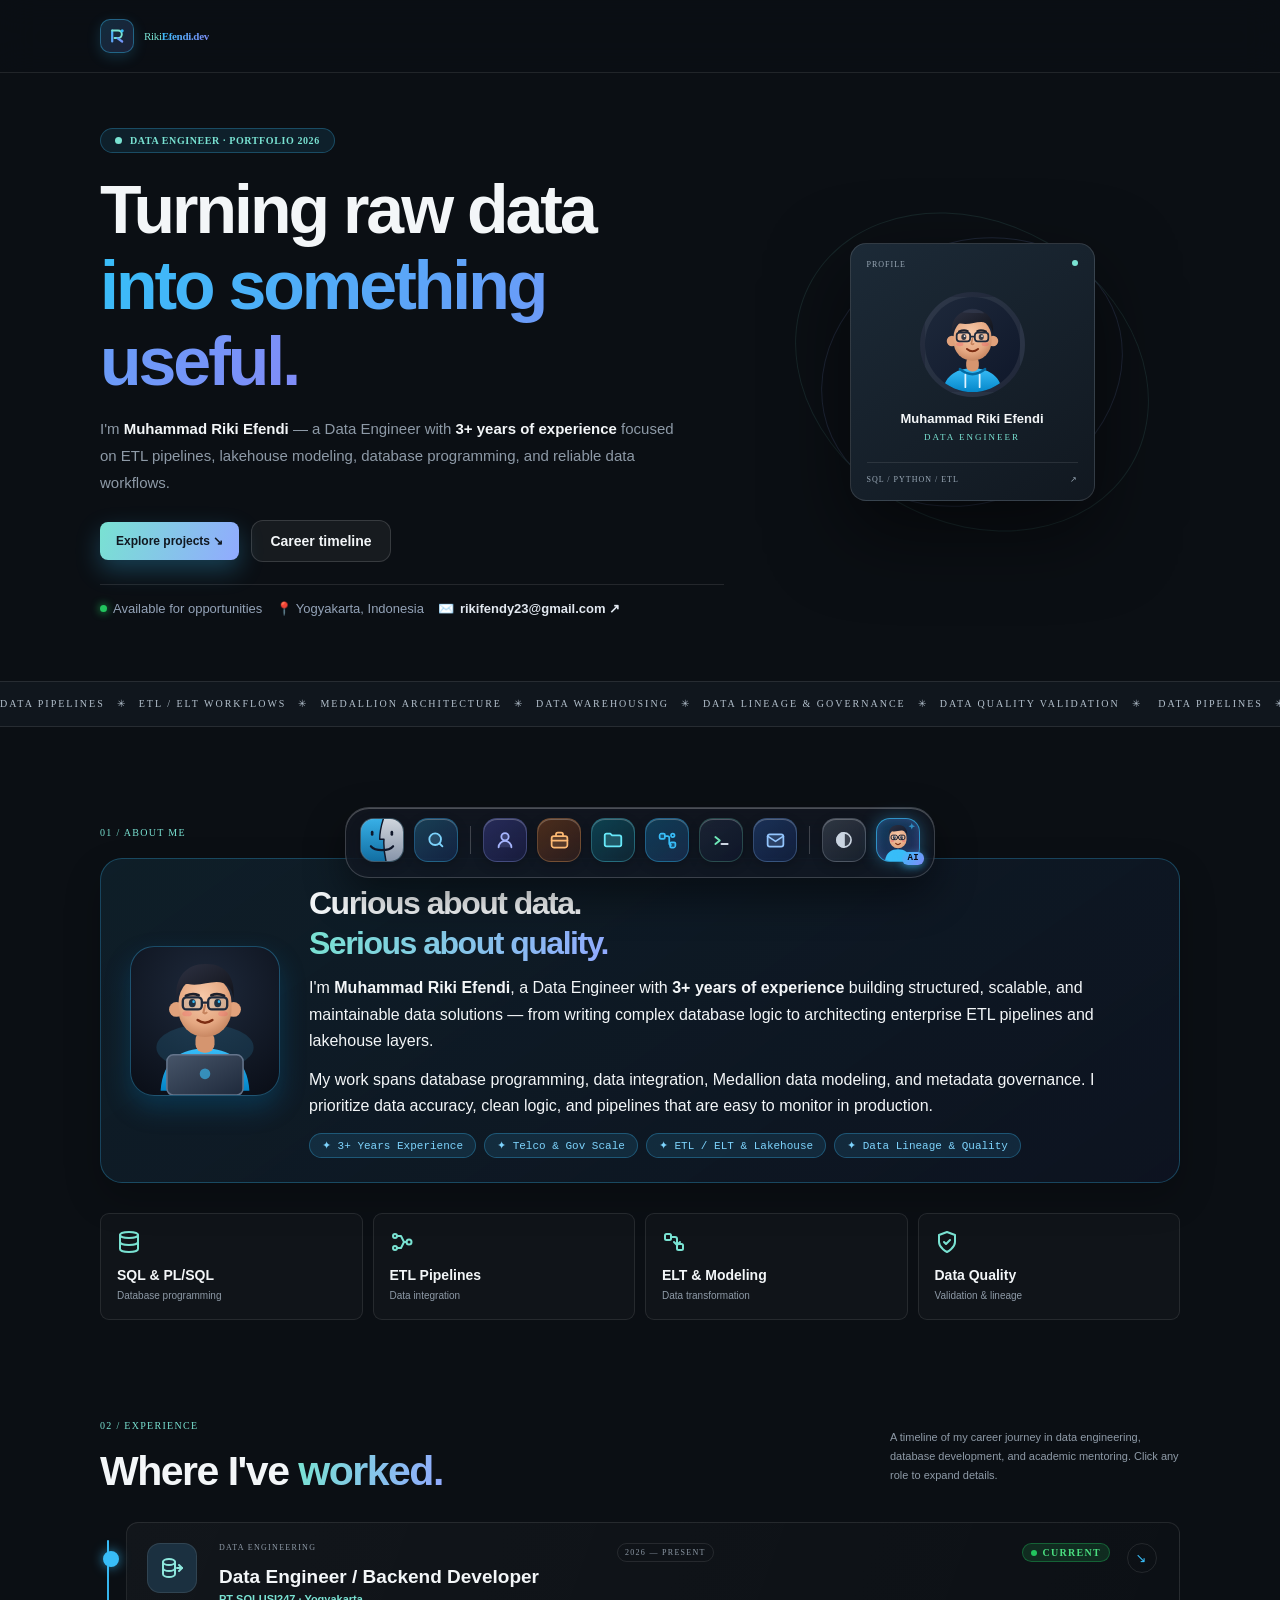
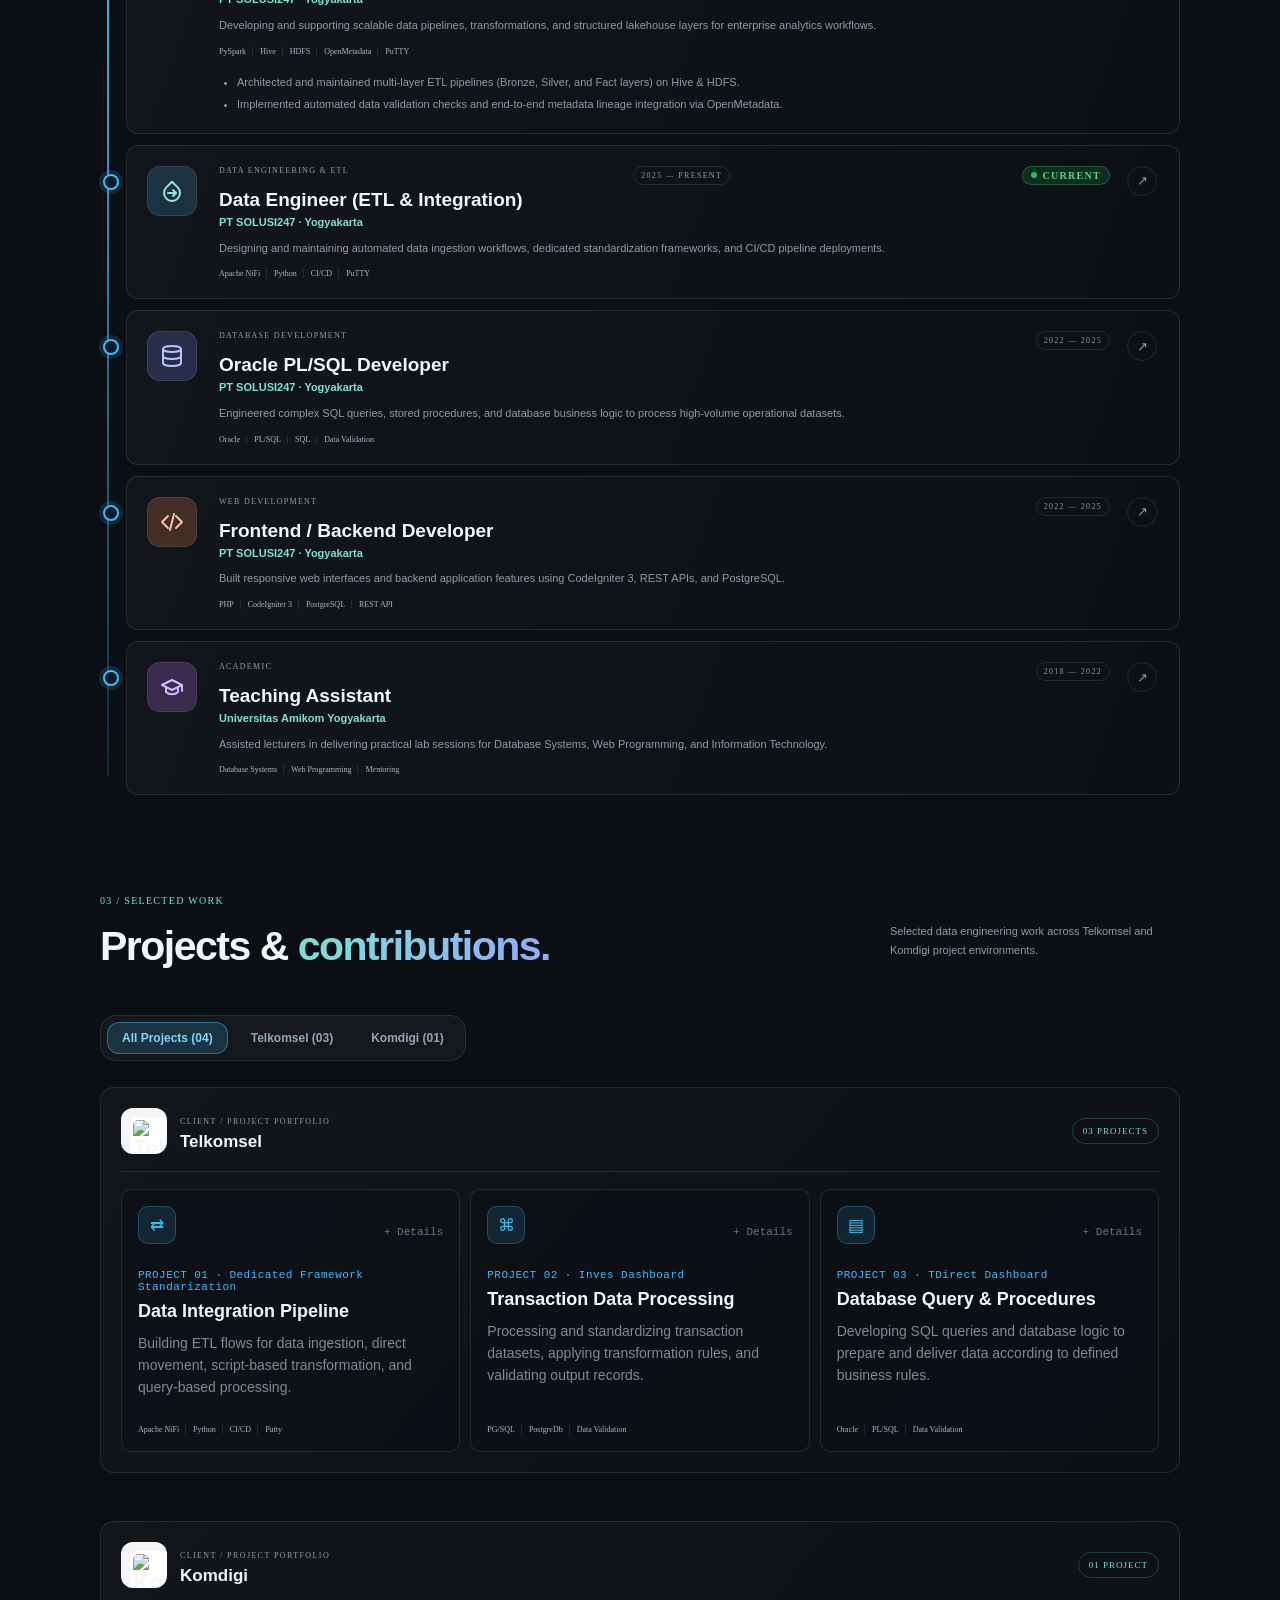
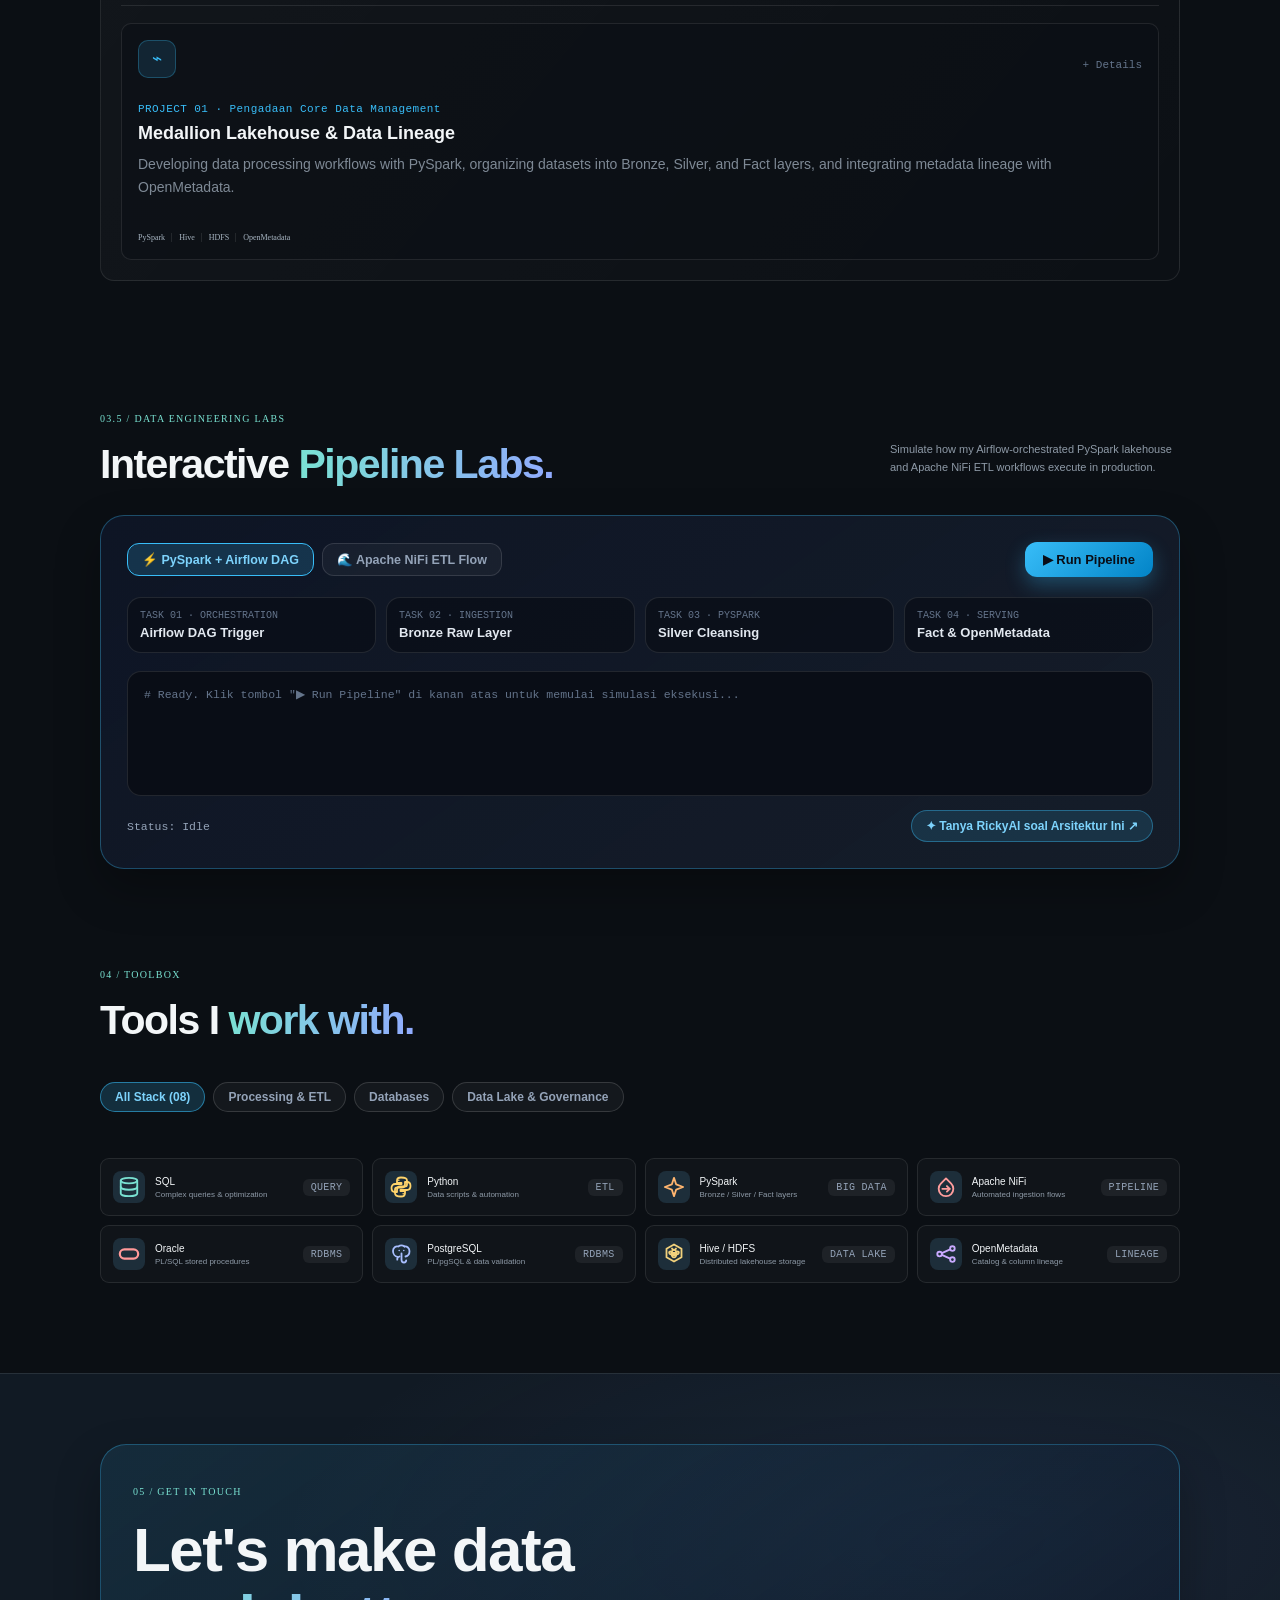
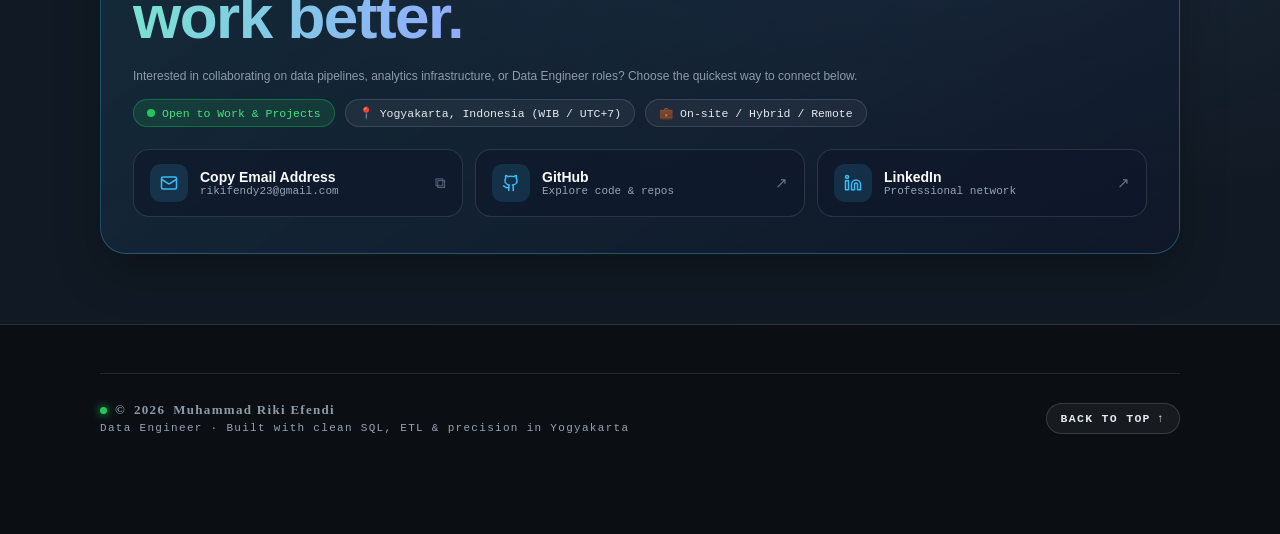
==== commit 2bc45d3e: "add seo" ====
--- a/index.html
+++ b/index.html
@@ -1,9 +1,56 @@
 <!doctype html>
 <html lang="en">
+  <script type="application/ld+json">
+  {
+    "@context": "https://schema.org",
+    "@type": "Person",
+    "name": "Muhammad Riki Efendi",
+    "jobTitle": "Data Engineer",
+    "url": "https://riki157.github.io/#home",
+    "worksFor": {
+      "@type": "Organization",
+      "name": "PT SOLUSI247"
+    },
+    "alumniOf": {
+      "@type": "CollegeOrUniversity",
+      "name": "Universitas Amikom Yogyakarta"
+    },
+    "address": {
+      "@type": "PostalAddress",
+      "addressLocality": "Yogyakarta",
+      "addressCountry": "ID"
+    },
+    "knowsAbout": ["Data Engineering", "SQL", "Oracle PL/SQL", "PostgreSQL", "Apache NiFi", "PySpark", "ETL Pipelines", "OpenMetadata"],
+    "sameAs": [
+      "https://github.com",
+      "https://linkedin.com"
+    ]
+  }
+  </script>
+
 <head>
+  <title>Muhammad Riki Efendi — Data Engineer</title>
+  <meta name="description" content="Portofolio Muhammad Riki Efendi, Data Engineer asal Yogyakarta dengan pengalaman 3+ tahun dalam SQL, Oracle PL/SQL, Apache NiFi, PySpark, dan ETL Pipelines.">
+  <meta name="keywords" content="Muhammad Riki Efendi, Data Engineer Yogyakarta, Data Engineer Indonesia, Oracle PL/SQL, Apache NiFi, PySpark, ETL Developer, Portofolio Data Engineer">
+  <meta name="author" content="Muhammad Riki Efendi">
+  <meta name="robots" content="index, follow">
+  <link rel="canonical" href="https://riki157.github.io/#home">
+
+  <!-- Open Graph (Tampilan Kartu Preview di LinkedIn, WhatsApp, & Facebook) -->
+  <meta property="og:title" content="Muhammad Riki Efendi — Data Engineer">
+  <meta property="og:description" content="Turning raw data into something useful. Jelajahi pengalaman kerja, studi kasus proyek ETL, dan Data Engineering Labs.">
+  <meta property="og:url" content="https://riki157.github.io/#home">
+  <meta property="og:site_name" content="RikiEfendi.dev">
+  <meta property="og:type" content="website">
+  <meta property="og:locale" content="id_ID">
+
+  <!-- Twitter / X Card -->
+  <meta name="twitter:card" content="summary_large_image">
+  <meta name="twitter:title" content="Muhammad Riki Efendi — Data Engineer">
+  <meta name="twitter:description" content="Data Engineer focused on SQL, ETL pipelines, Apache NiFi, and lakehouse workflows.">
+
   <meta charset="utf-8">
   <meta name="viewport" content="width=device-width,initial-scale=1">
-  <title>Muhammad Riki Efendi | Data Engineer</title>
   <link id="dynamic-favicon" rel="icon" type="image/png">
   <script>
     (function () {
@@ -572,6 +619,13 @@
       <rect x="15" y="18" width="4" height="7.5" rx="2" fill="#0F172A"/>
       <rect x="45" y="18" width="4" height="7.5" rx="2" fill="#0F172A"/>
       <path d="M15 41.5C21.5 49.5 42.5 49.5 49 41.5" stroke="#0F172A" stroke-width="3.2" stroke-linecap="round"/>
+    </svg>
+  </button>
+  <!-- Spotlight Quick Search (⌘K) Menyatu di dalam Dock -->
+  <button class="dock-item" id="dock-spotlight-btn" type="button" data-label="Quick Search (⌘F)" aria-label="Quick Search" style="overflow: hidden; border: 1px solid rgba(56, 189, 248, 0.3); padding: 0; background: linear-gradient(145deg, rgba(56, 189, 248, 0.25), rgba(37, 99, 235, 0.16));">
+    <svg width="20" height="20" viewBox="0 0 24 24" fill="none" stroke="#7DD3FC" stroke-width="2.2" stroke-linecap="round" stroke-linejoin="round">
+      <circle cx="11" cy="11" r="7" fill="rgba(125, 211, 252, 0.16)"/>
+      <line x1="20" y1="20" x2="16.2" y2="16.2"/>
     </svg>
   </button>
 
@@ -3847,6 +3901,124 @@
   }
 })();
 </script>
+<style>
+/* Animasi Buka-Tutup Dua Arah ala macOS Spotlight & Window */
+#macos-spotlight-overlay {
+  display: flex !important;
+  opacity: 0;
+  visibility: hidden;
+  pointer-events: none;
+  transition: opacity 0.24s ease, visibility 0.24s ease;
+}
+
+#macos-spotlight-overlay.open {
+  opacity: 1;
+  visibility: visible;
+  pointer-events: auto;
+}
+
+#macos-spotlight-overlay > div {
+  transform: translateY(-16px) scale(0.92);
+  opacity: 0;
+  transition: transform 0.34s cubic-bezier(0.34, 1.56, 0.64, 1), opacity 0.22s ease;
+}
+
+#macos-spotlight-overlay.open > div {
+  transform: translateY(0) scale(1);
+  opacity: 1;
+}
+
+</style>
+<script>
+(function () {
+  // 1. Hapus tombol lama di header jika masih tersisa
+  const oldHeaderBtn = document.getElementById('spotlight-trigger');
+  if (oldHeaderBtn) oldHeaderBtn.remove();
+
+  // 2. Buat Modal Spotlight Search macOS (jika belum ada)
+  let spot = document.getElementById('macos-spotlight-overlay');
+  if (!spot) {
+    spot = document.createElement('div');
+    spot.id = 'macos-spotlight-overlay';
+    spot.style.cssText = 'position:fixed;inset:0;z-index:2147483647;background:rgba(2,6,23,0.72);backdrop-filter:blur(8px);-webkit-backdrop-filter:blur(8px);display:none;align-items:flex-start;justify-content:center;padding:80px 16px 16px;';
+    spot.innerHTML = `
+      <div style="width:100%;max-width:480px;border-radius:18px;background:rgba(15,23,42,0.96);border:1px solid rgba(56,189,248,0.45);box-shadow:0 25px 60px rgba(0,0,0,0.75);overflow:hidden;font-family:'DM Sans',sans-serif;">
+        <div style="display:flex;align-items:center;gap:10px;padding:14px 16px;border-bottom:1px solid rgba(255,255,255,0.1);">
+          <span style="font-size:16px;">🔍</span>
+          <input id="spotlight-input" type="text" placeholder="Cari skill (PySpark, Oracle, NiFi), proyek, atau aksi..." autocomplete="off" style="flex:1;background:transparent;border:none;outline:none;color:#f8fafc;font-size:14px;">
+          <span style="font-family:'DM Mono',monospace;font-size:10px;color:#64748b;">ESC</span>
+        </div>
+        <div id="spotlight-results" style="max-height:280px;overflow-y:auto;padding:8px;"></div>
+      </div>
+    `;
+    document.body.appendChild(spot);
+  }
+
+  const input = document.getElementById('spotlight-input');
+  const resultsBox = document.getElementById('spotlight-results');
+
+  const items = [
+    { icon: '✦', title: 'Ask RickyAI Assistant', tag: 'AI Chat', keys: 'ai chat tanya ricky', action: () => document.getElementById('rickyai-trigger-btn')?.click() },
+    { icon: '⚡', title: 'Run PySpark + Airflow Simulation', tag: 'DE Labs', keys: 'pyspark airflow dag simulation labs', action: () => { location.hash = '#labs'; document.getElementById('labs-run-btn')?.click(); } },
+    { icon: '🌊', title: 'Run Apache NiFi ETL Flow', tag: 'DE Labs', keys: 'nifi etl stream pipeline', action: () => { location.hash = '#labs'; document.querySelector('.labs-tab[data-pipe="nifi"]')?.click(); document.getElementById('labs-run-btn')?.click(); } },
+    { icon: '📁', title: 'Pengadaan Core Data Management (Komdigi)', tag: 'Project', keys: 'komdigi pyspark hive hdfs openmetadata', action: () => { location.hash = '#projects'; } },
+    { icon: '📁', title: 'Telkomsel Data Integration & Dashboards', tag: 'Project', keys: 'telkomsel oracle plsql postgresql inves tdirect', action: () => { location.hash = '#projects'; } },
+    { icon: '🏢', title: 'Career Timeline — PT SOLUSI247 & Amikom', tag: 'Experience', keys: 'kerja pengalaman solusi247 amikom', action: () => { location.hash = '#experience'; } },
+    { icon: '🛠️', title: 'Data Engineering & Database Toolbox', tag: 'Skills', keys: 'sql python git putty ci cd tools', action: () => { location.hash = '#toolbox'; } },
+    { icon: '📄', title: 'Finder — Copy Email & Request CV', tag: 'Contact', keys: 'cv email kontak resume', action: () => document.getElementById('mac-spec-btn')?.click() }
+  ];
+
+   function closeSpotlight() {
+    spot.classList.remove('open');
+  }
+
+  function renderResults(filterText = '') {
+    const q = filterText.toLowerCase().trim();
+    const filtered = items.filter(it => !q || it.title.toLowerCase().includes(q) || it.keys.includes(q) || it.tag.toLowerCase().includes(q));
+    resultsBox.innerHTML = filtered.length ? filtered.map((it, idx) => `
+      <button type="button" data-idx="${idx}" class="spot-row" style="width:100%;display:flex;align-items:center;justify-content:space-between;gap:10px;padding:10px 12px;border-radius:10px;border:none;background:transparent;color:#e2e8f0;text-align:left;cursor:pointer;font-family:'DM Sans',sans-serif;font-size:13px;">
+        <span style="display:flex;align-items:center;gap:10px;"><span>${it.icon}</span><strong>${it.title}</strong></span>
+        <span style="font-family:'DM Mono',monospace;font-size:10.5px;padding:2px 7px;border-radius:6px;background:rgba(56,189,248,0.14);color:#38bdf8;">${it.tag}</span>
+      </button>
+    `).join('') : '<div style="padding:16px;text-align:center;color:#64748b;font-size:13px;">Tidak ditemukan hasil yang cocok.</div>';
+
+    resultsBox.querySelectorAll('.spot-row').forEach((row, i) => {
+      row.onmouseenter = () => row.style.background = 'rgba(56,189,248,0.12)';
+      row.onmouseleave = () => row.style.background = 'transparent';
+      row.onclick = () => { closeSpotlight(); filtered[i].action(); };
+    });
+  }
+
+   function openSpotlight() {
+    spot.classList.add('open');
+    input.value = '';
+    renderResults();
+    setTimeout(() => input.focus(), 50);
+  }
+
+  // 3. Hubungkan tombol kaca pembesar di Dock (#dock-spotlight-btn)
+  const dockSpotBtn = document.getElementById('dock-spotlight-btn');
+  if (dockSpotBtn) {
+    dockSpotBtn.addEventListener('click', (e) => {
+      e.preventDefault();
+      e.stopPropagation();
+      openSpotlight();
+    });
+  }
+
+  input.oninput = () => renderResults(input.value);
+  spot.onclick = (e) => { if (e.target === spot) closeSpotlight(); };
+   document.addEventListener('keydown', (e) => {
+    if ((e.metaKey || e.ctrlKey) && e.key.toLowerCase() === 'f') {
+      e.preventDefault();
+      spot.classList.contains('open') ? closeSpotlight() : openSpotlight();
+    } else if (e.key === 'Escape') {
+      closeSpotlight();
+    }
+  });
+})();
+</script>
+
 
 <footer class="wrap">
   <div class="footer-left">
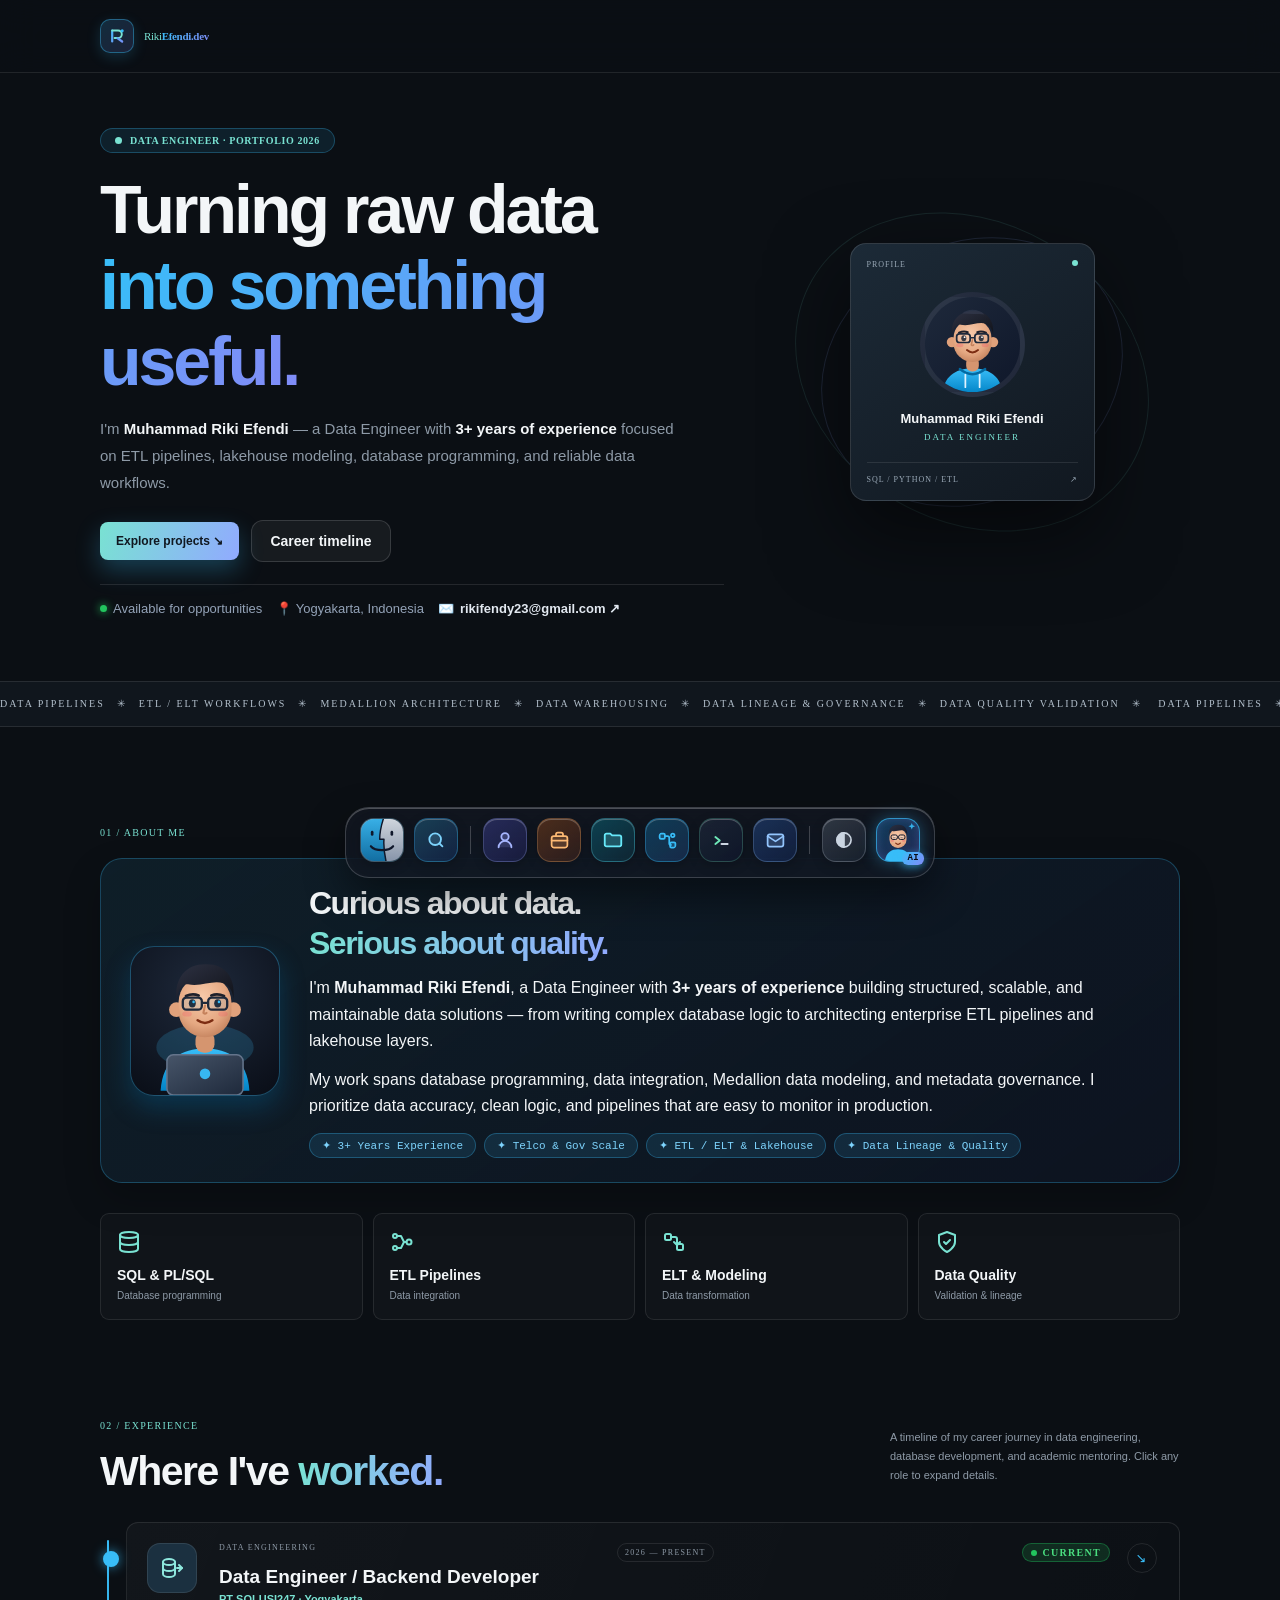
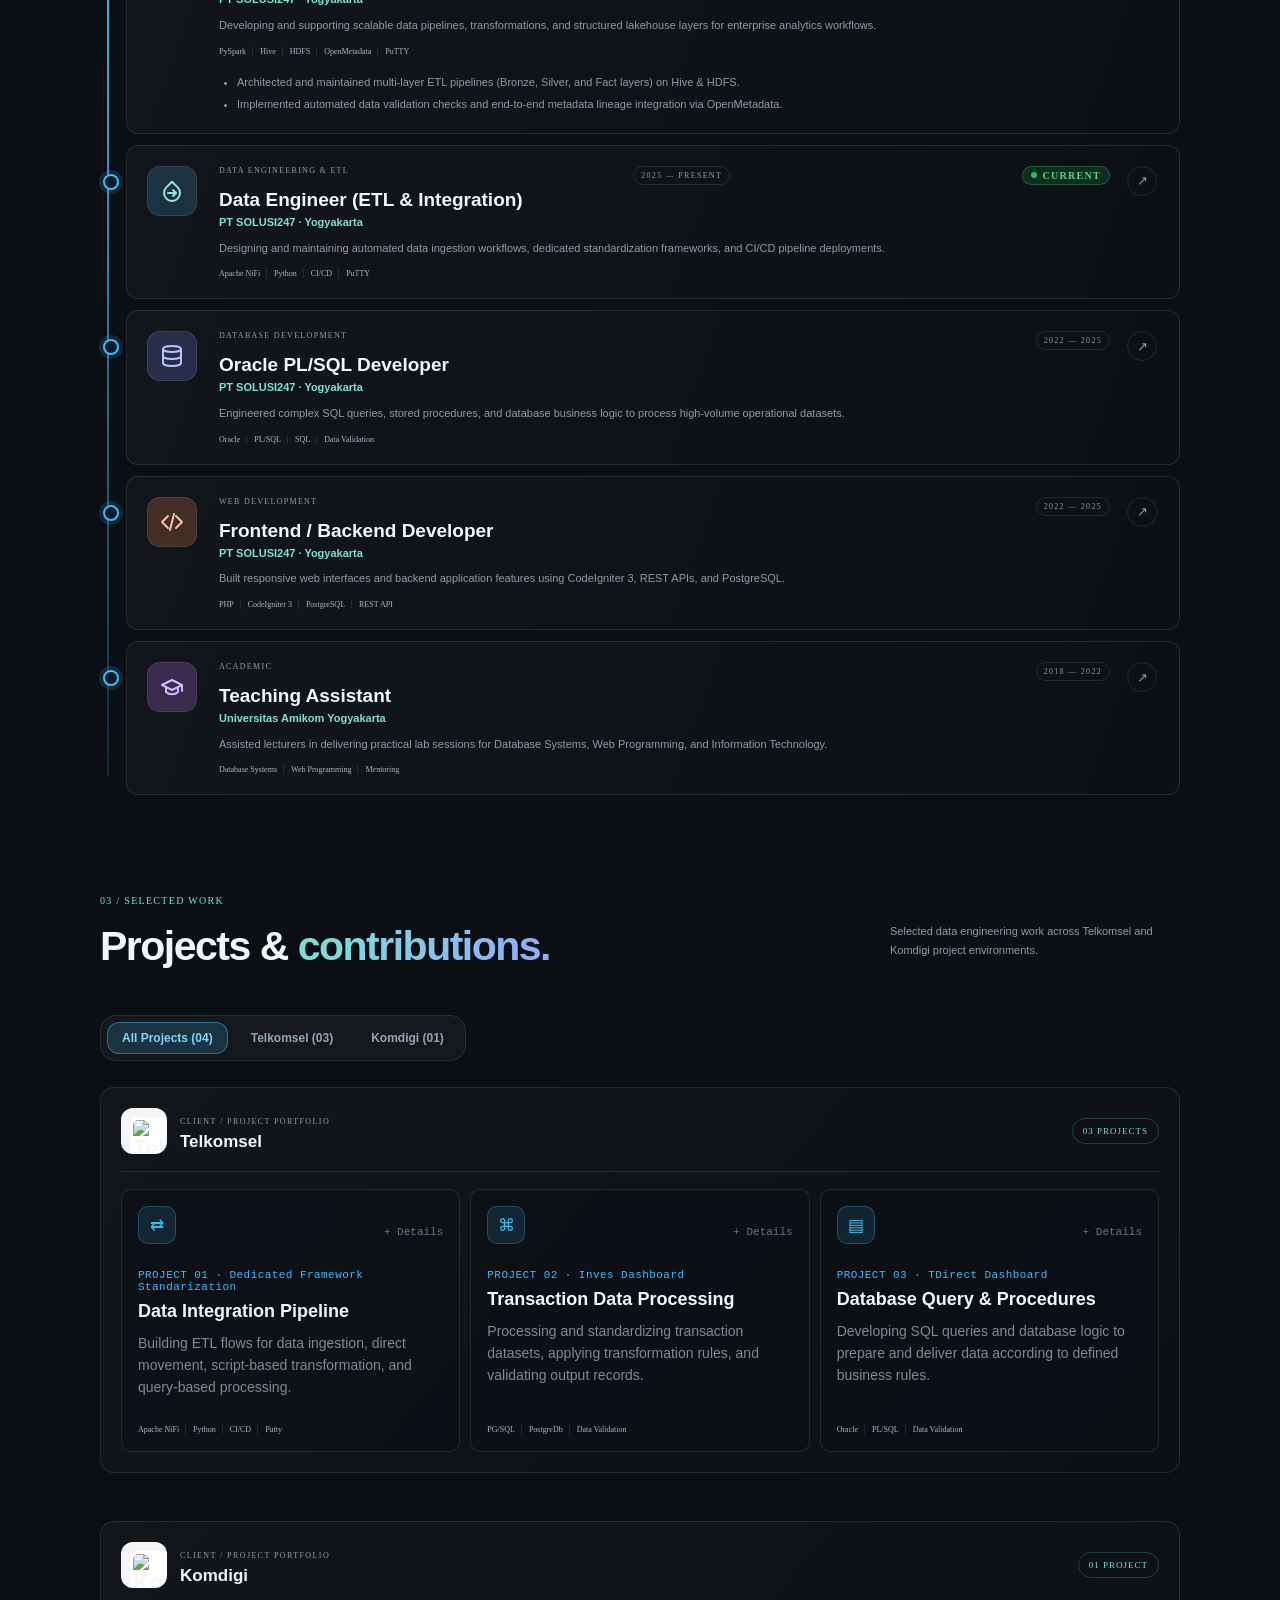
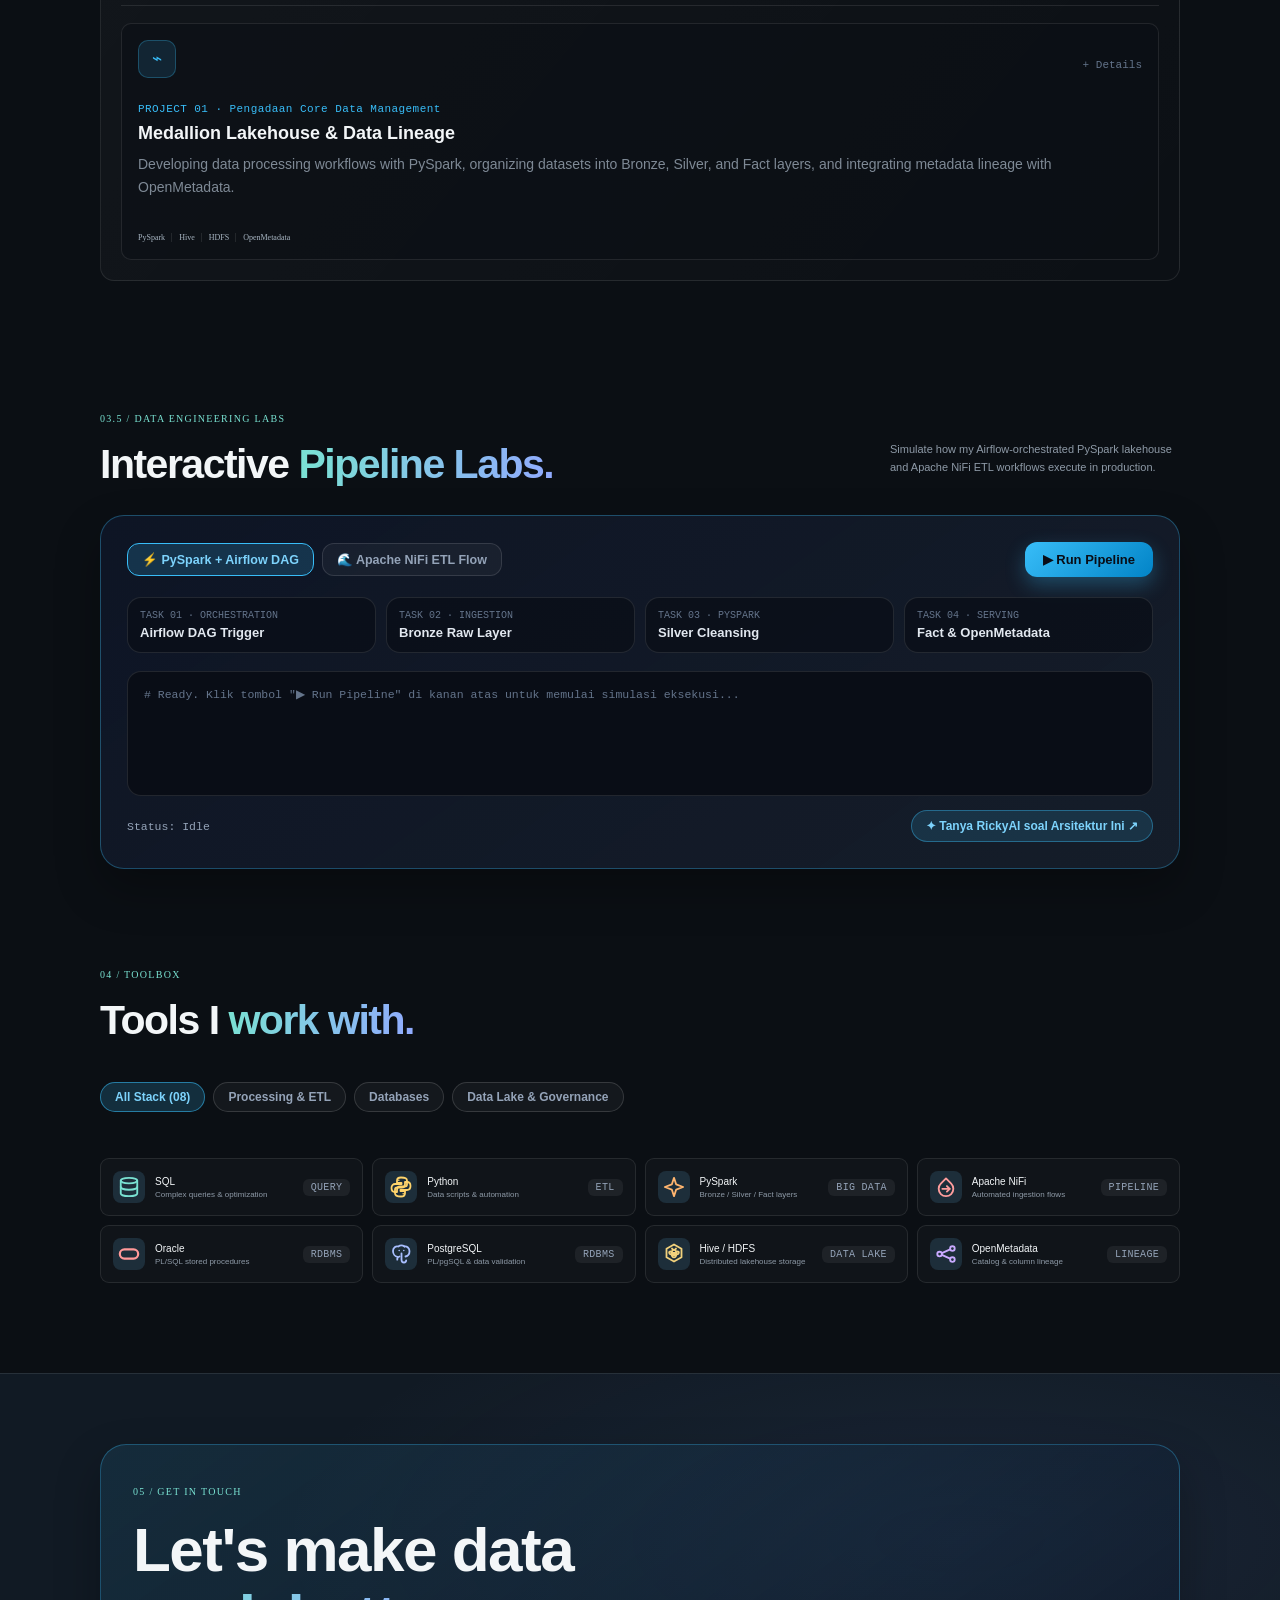
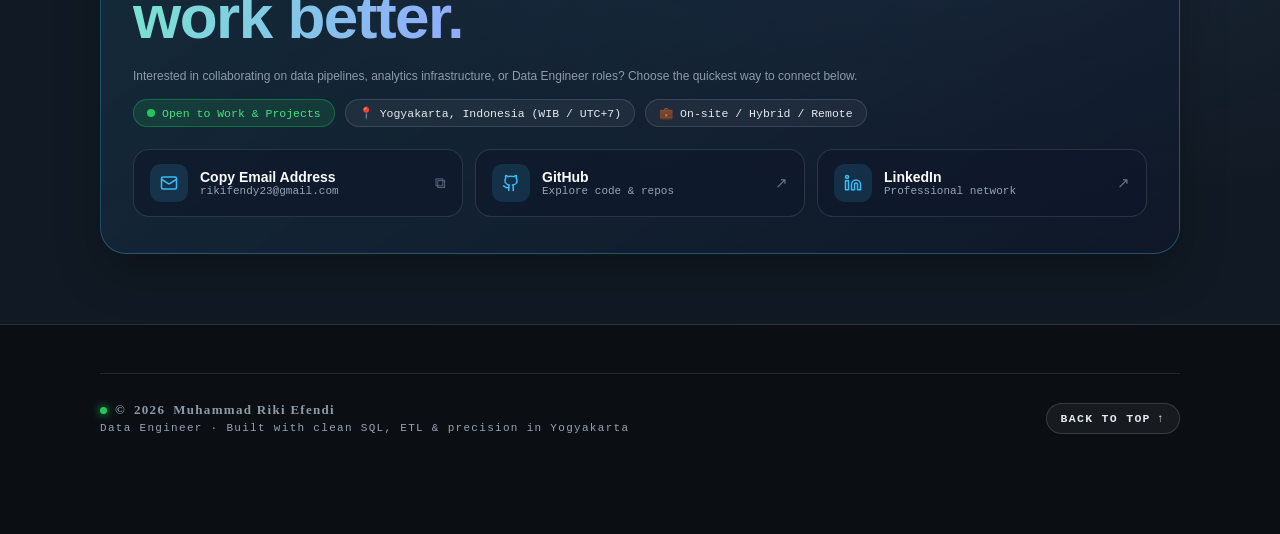
==== commit c26ff21d: "Update index.html" ====
--- a/index.html
+++ b/index.html
@@ -34,12 +34,12 @@
   <meta name="keywords" content="Muhammad Riki Efendi, Data Engineer Yogyakarta, Data Engineer Indonesia, Oracle PL/SQL, Apache NiFi, PySpark, ETL Developer, Portofolio Data Engineer">
   <meta name="author" content="Muhammad Riki Efendi">
   <meta name="robots" content="index, follow">
-  <link rel="canonical" href="https://riki157.github.io/#home">
+  <link rel="canonical" href="https://riki157.github.io/">
 
   <!-- Open Graph (Tampilan Kartu Preview di LinkedIn, WhatsApp, & Facebook) -->
   <meta property="og:title" content="Muhammad Riki Efendi — Data Engineer">
   <meta property="og:description" content="Turning raw data into something useful. Jelajahi pengalaman kerja, studi kasus proyek ETL, dan Data Engineering Labs.">
-  <meta property="og:url" content="https://riki157.github.io/#home">
+  <meta property="og:url" content="https://riki157.github.io/">
   <meta property="og:site_name" content="RikiEfendi.dev">
   <meta property="og:type" content="website">
   <meta property="og:locale" content="id_ID">
